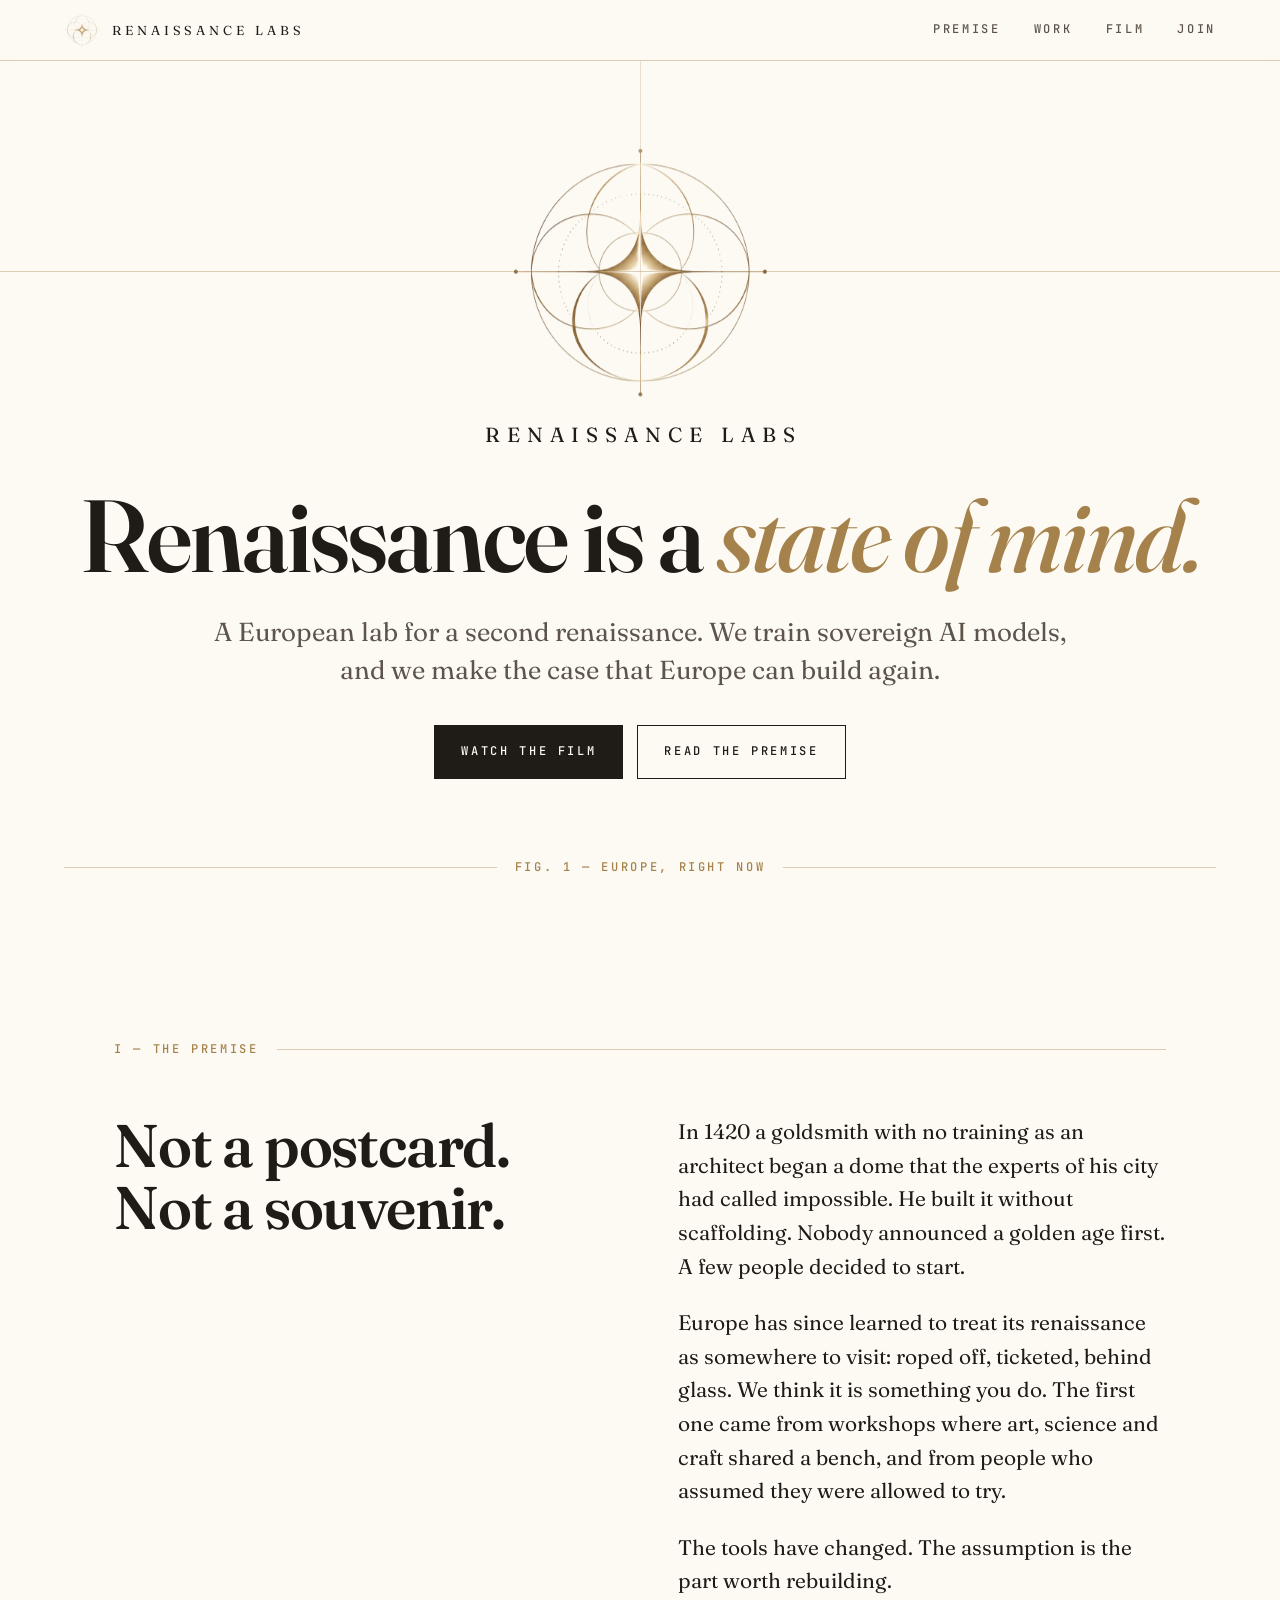
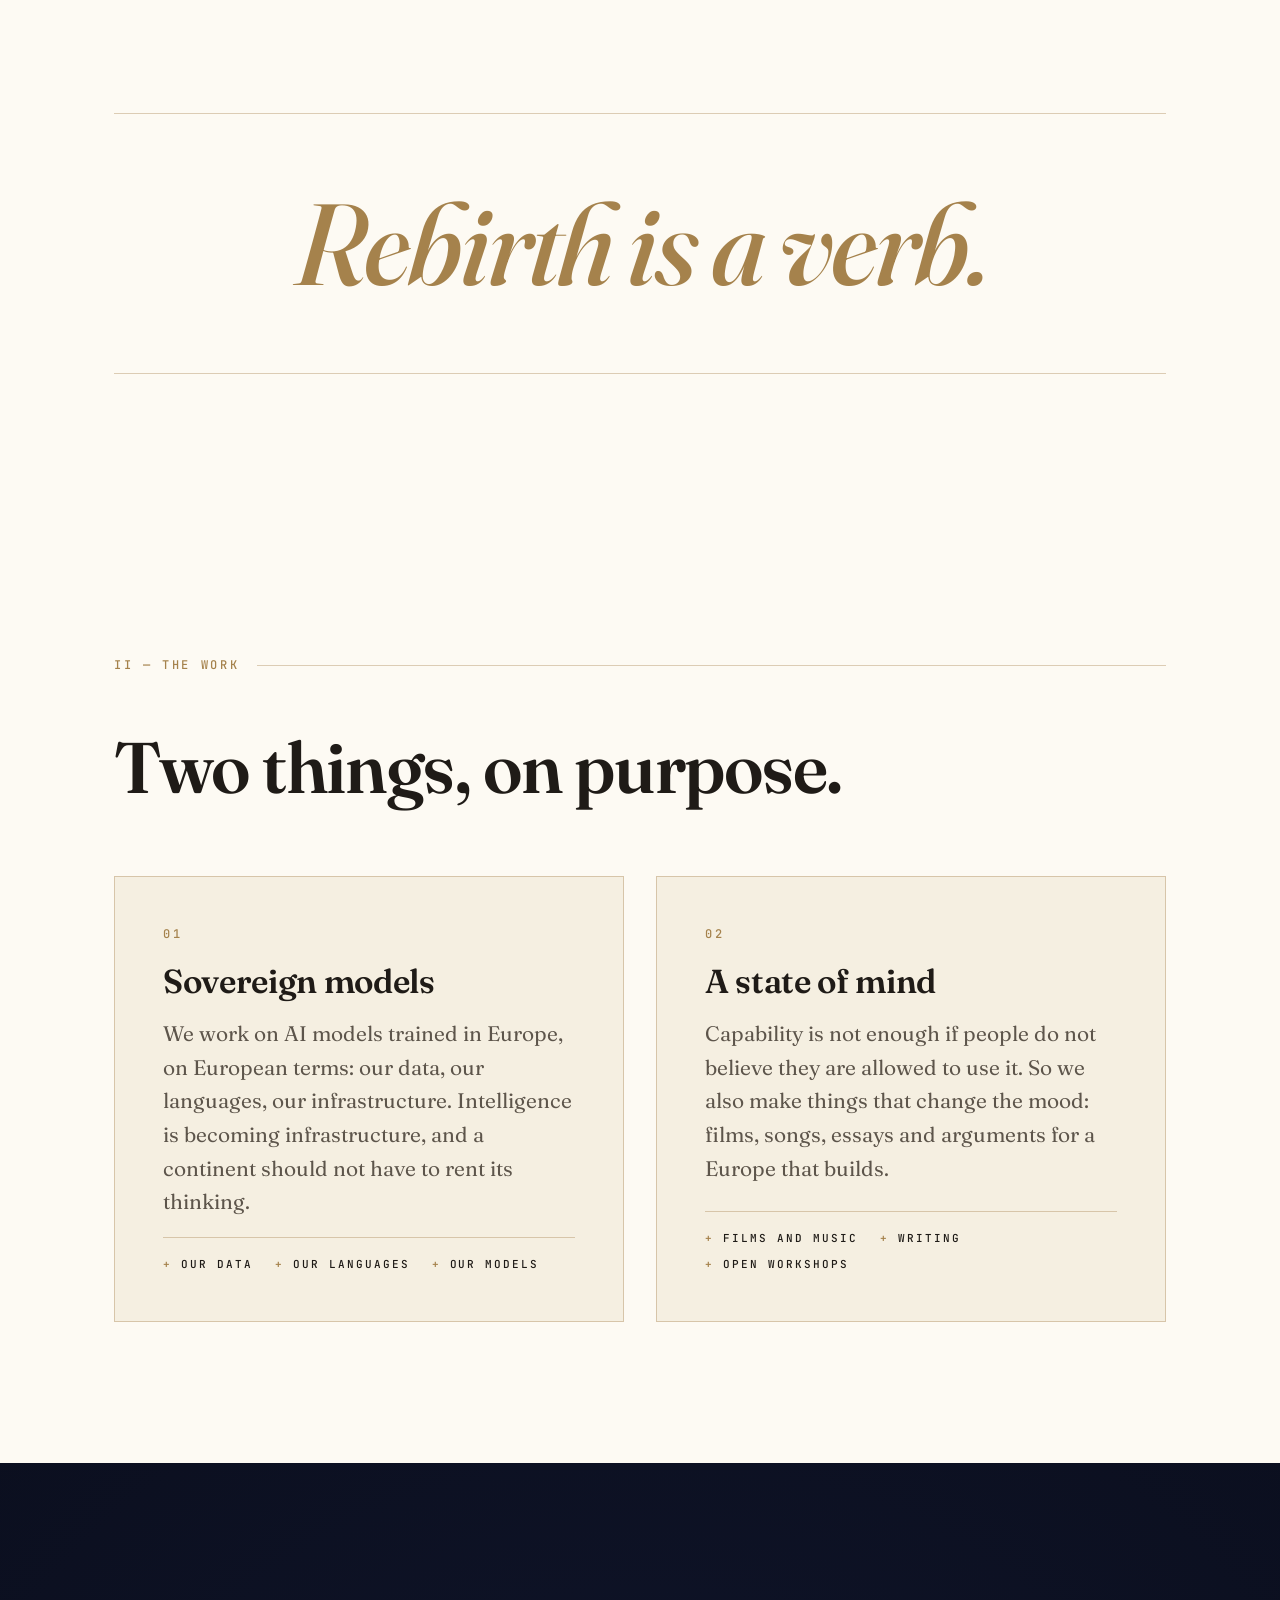
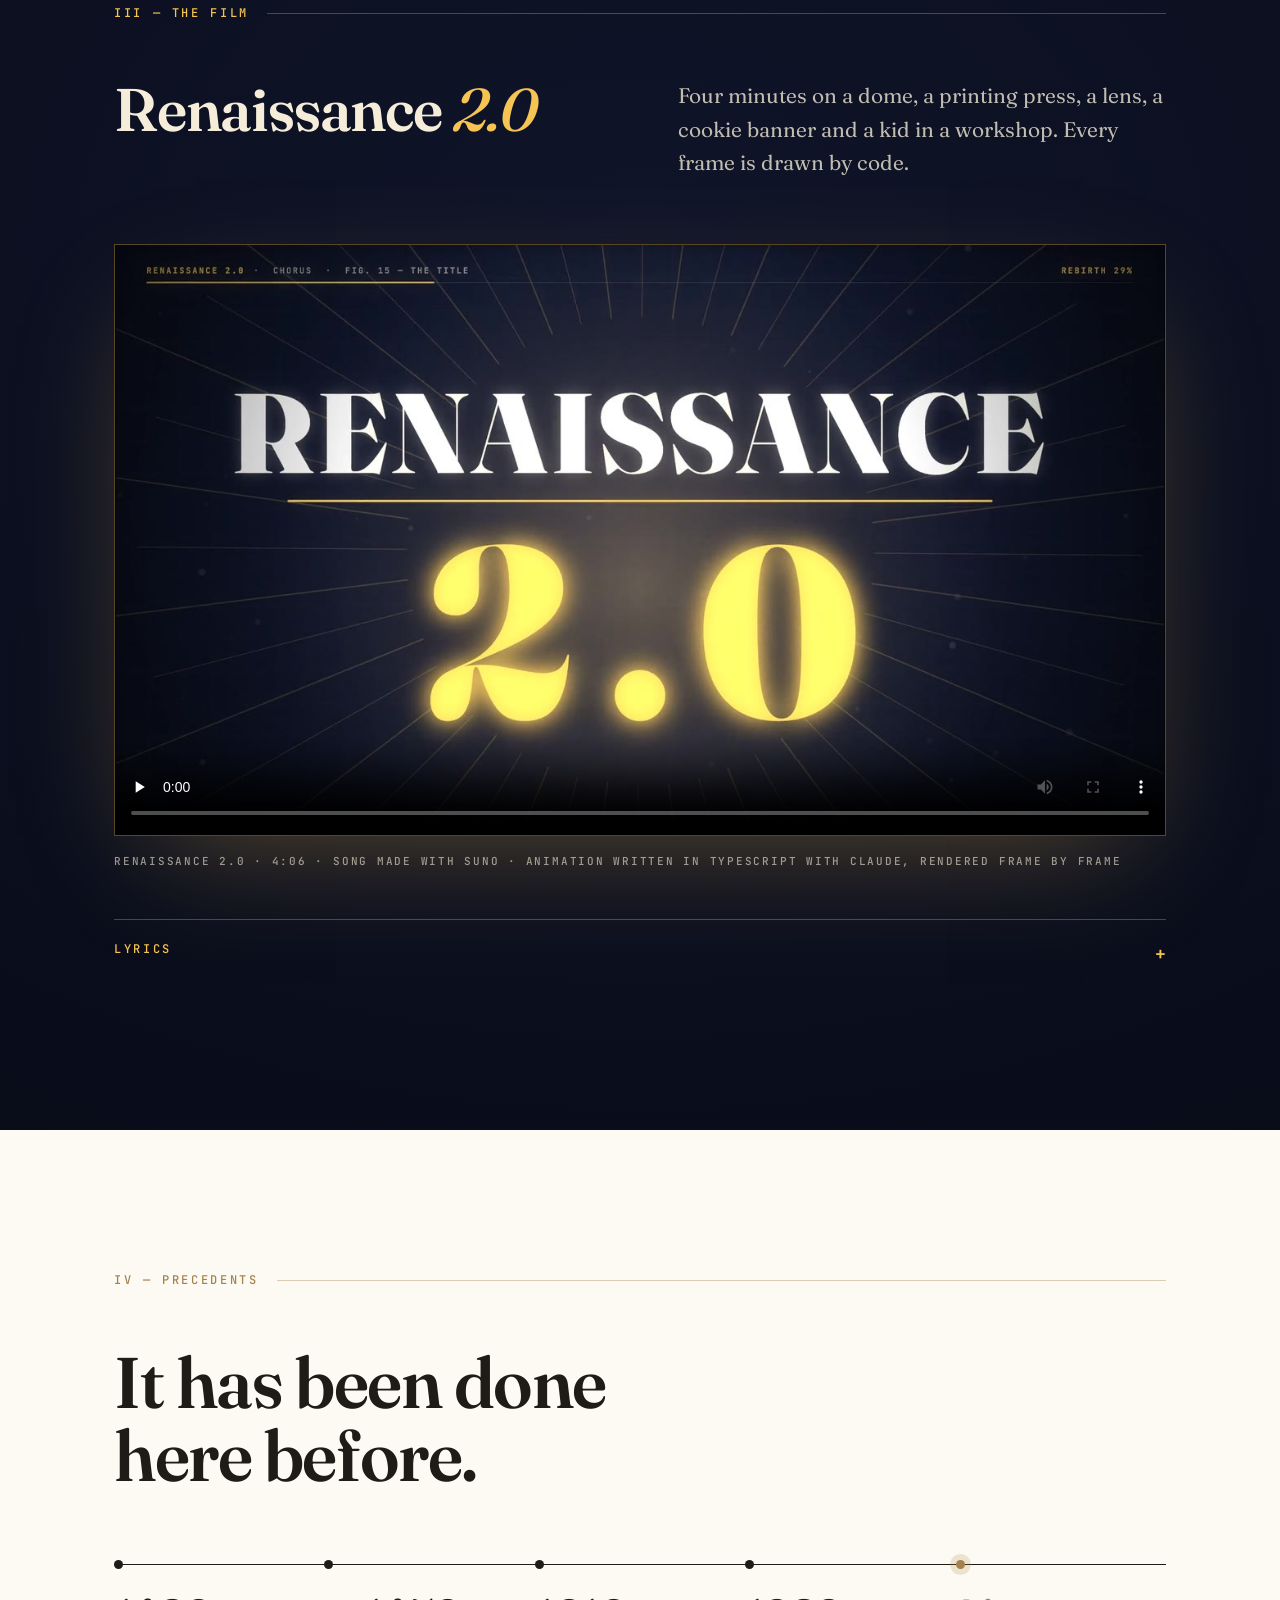
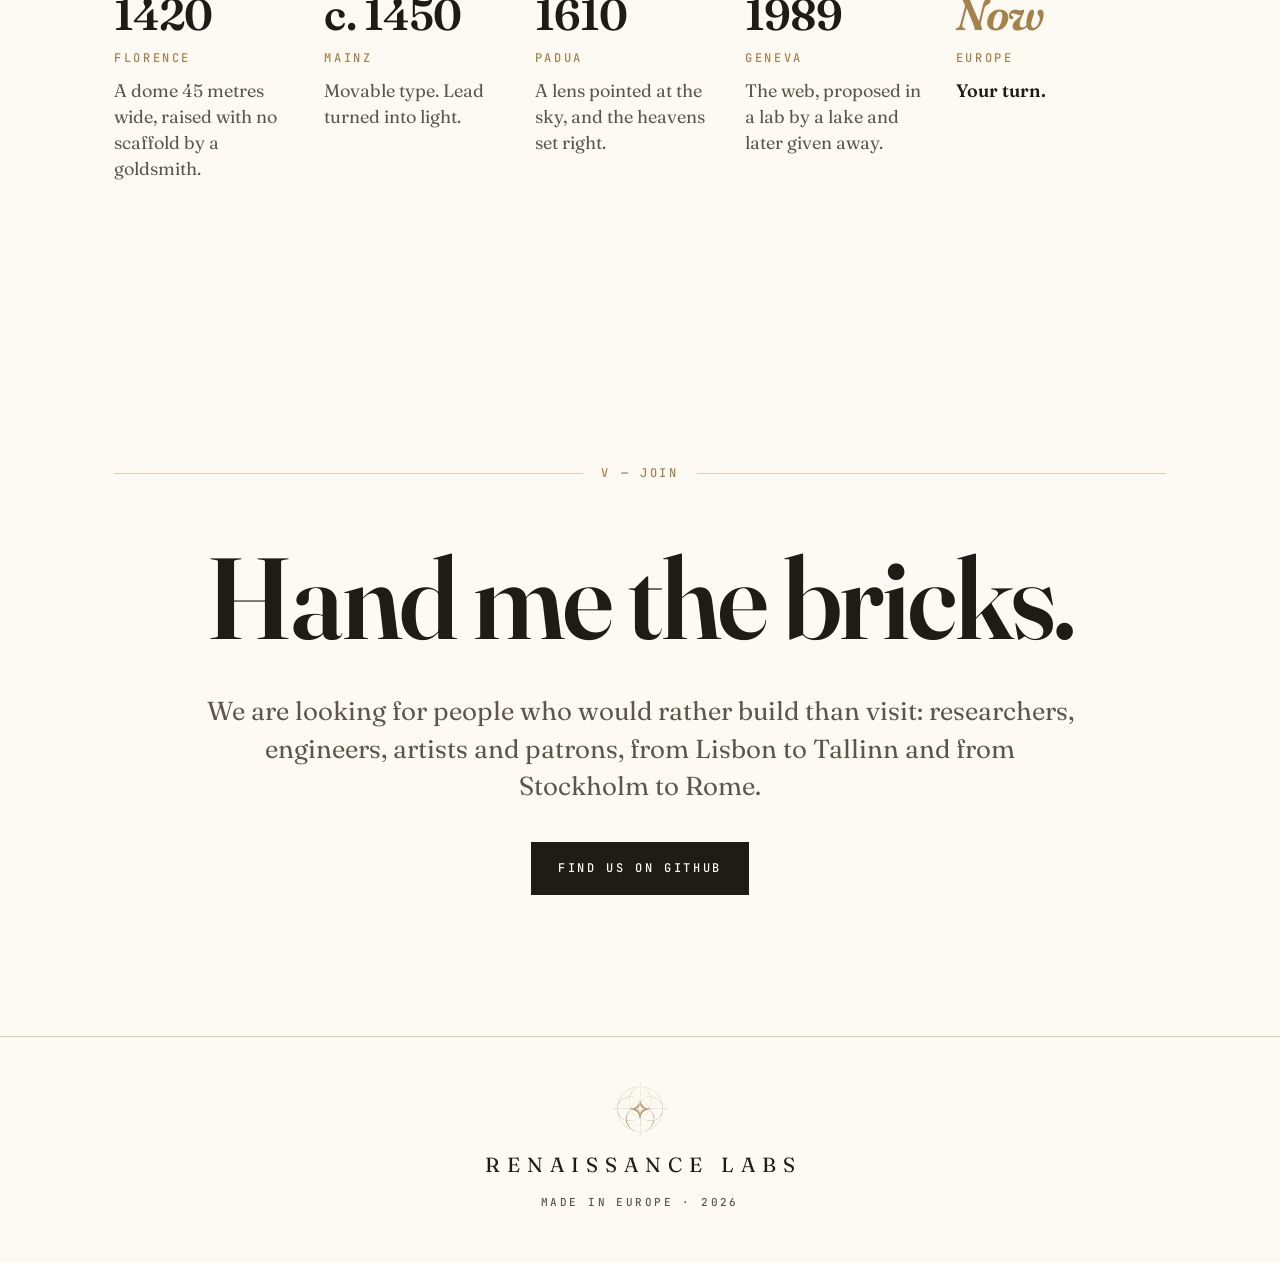
==== index.html @ 2adc6265 "Renaissance Labs site" ====
<!doctype html>
<html lang="en">
  <head>
    <meta charset="utf-8" />
    <meta name="viewport" content="width=device-width, initial-scale=1" />
    <title>Renaissance Labs — Renaissance is a state of mind</title>
    <meta name="description" content="Renaissance Labs is a European lab working toward a second renaissance: training sovereign AI models, and making the case that Europe can build again." />
    <meta name="theme-color" content="#fdfaf3" />
    <link rel="canonical" href="https://birgermoell.github.io/renaissancelabs.eu/" />
    <meta property="og:type" content="website" />
    <meta property="og:url" content="https://birgermoell.github.io/renaissancelabs.eu/" />
    <meta property="og:title" content="Renaissance Labs" />
    <meta property="og:description" content="Renaissance is a state of mind. A European lab for a second renaissance." />
    <meta property="og:image" content="https://birgermoell.github.io/renaissancelabs.eu/assets/og.jpg" />
    <meta name="twitter:card" content="summary_large_image" />
    <link rel="icon" type="image/png" href="assets/favicon.png" />
    <link rel="apple-touch-icon" href="assets/apple-touch-icon.png" />
    <link rel="preload" href="assets/fonts/fraunces-latin-opsz-normal.woff2" as="font" type="font/woff2" crossorigin />
    <link rel="stylesheet" href="styles.css" />
  </head>
  <body>
    <a class="skip" href="#premise">Skip to content</a>

    <header class="bar">
      <a class="brand" href="#top" aria-label="Renaissance Labs, home">
        <img src="assets/mark.png" alt="" width="36" height="36" />
        <span>Renaissance Labs</span>
      </a>
      <nav aria-label="Sections">
        <a href="#premise">Premise</a>
        <a href="#work">Work</a>
        <a href="#film">Film</a>
        <a href="#join">Join</a>
      </nav>
    </header>

    <main id="top">
      <section class="hero">
        <div class="axis" aria-hidden="true"></div>
        <img class="mark" src="assets/mark.png" alt="The Renaissance Labs mark: a four-point star inside overlapping circles" width="900" height="900" />
        <p class="wordmark">Renaissance Labs</p>
        <h1>Renaissance is a <em>state of mind.</em></h1>
        <p class="lede">A European lab for a second renaissance. We train sovereign AI models, and we make the case that Europe can build again.</p>
        <p class="actions">
          <a class="btn solid" href="#film">Watch the film</a>
          <a class="btn" href="#premise">Read the premise</a>
        </p>
        <p class="fig hero-fig" aria-hidden="true">Fig. 1 — Europe, right now</p>
      </section>

      <section id="premise" class="band">
        <p class="fig reveal">I — The premise</p>
        <div class="cols">
          <h2 class="reveal">Not a postcard.<br />Not a souvenir.</h2>
          <div class="prose reveal">
            <p>In 1420 a goldsmith with no training as an architect began a dome that the experts of his city had called impossible. He built it without scaffolding. Nobody announced a golden age first. A few people decided to start.</p>
            <p>Europe has since learned to treat its renaissance as somewhere to visit: roped off, ticketed, behind glass. We think it is something you do. The first one came from workshops where art, science and craft shared a bench, and from people who assumed they were allowed to try.</p>
            <p>The tools have changed. The assumption is the part worth rebuilding.</p>
          </div>
        </div>
        <blockquote class="pull reveal">
          <p>Rebirth is a verb.</p>
        </blockquote>
      </section>

      <section id="work" class="band">
        <p class="fig reveal">II — The work</p>
        <h2 class="reveal narrow">Two things, on purpose.</h2>
        <div class="cards">
          <article class="card reveal">
            <p class="num">01</p>
            <h3>Sovereign models</h3>
            <p>We work on AI models trained in Europe, on European terms: our data, our languages, our infrastructure. Intelligence is becoming infrastructure, and a continent should not have to rent its thinking.</p>
            <ul>
              <li>Our data</li>
              <li>Our languages</li>
              <li>Our models</li>
            </ul>
          </article>
          <article class="card reveal">
            <p class="num">02</p>
            <h3>A state of mind</h3>
            <p>Capability is not enough if people do not believe they are allowed to use it. So we also make things that change the mood: films, songs, essays and arguments for a Europe that builds.</p>
            <ul>
              <li>Films and music</li>
              <li>Writing</li>
              <li>Open workshops</li>
            </ul>
          </article>
        </div>
      </section>

      <section id="film" class="night">
        <div class="band">
          <p class="fig reveal">III — The film</p>
          <div class="cols">
            <h2 class="reveal">Renaissance <em>2.0</em></h2>
            <p class="prose reveal">Four minutes on a dome, a printing press, a lens, a cookie banner and a kid in a workshop. Every frame is drawn by code.</p>
          </div>
          <figure class="player reveal">
            <video controls playsinline preload="none" poster="assets/poster.jpg" width="1280" height="720">
              <source src="assets/renaissance-2.0.mp4" type="video/mp4" />
              Your browser cannot play this video. <a href="assets/renaissance-2.0.mp4">Download it</a> instead.
            </video>
            <figcaption>Renaissance 2.0 · 4:06 · Song made with Suno · Animation written in TypeScript with Claude, rendered frame by frame</figcaption>
          </figure>
          <details class="lyrics reveal">
            <summary>Lyrics</summary>
            <div class="verses">
              <p><i>Florence, fourteen-twenty.<br />They said the dome could not be built.<br />He built it anyway.</i></p>
              <p>A goldsmith in Florence with nothing to show<br />Raised a dome with no scaffold, six centuries ago<br />A press in Mainz turned lead into light<br />And a man with a lens set the heavens right</p>
              <p>Then we got careful, then we got slow<br />Roped off the marble and charged for the show<br />We built the web in a lab by a lake<br />Now “accept all cookies” is all that we make</p>
              <p>But the marble’s still warm, and the lights are still on<br />There’s a kid in a workshop from midnight till dawn</p>
              <p><b>Renaissance two-point-oh<br />Wake the old world, let it grow<br />From Lisbon to Tallinn, from Stockholm to Rome<br />We’re not here for the history, we’re building at home<br />Renaissance two-point-oh<br />Open the workshop, here we go<br />Bring the art and the science, the code and the stone<br />This time the dome is one we all own</b></p>
              <p>Night train to Kraków, laptop on my knees<br />Twenty-four languages, all saying “please”<br />Leonardo wrote notebooks, backwards, by hand<br />I’ve got a repo and half of a plan</p>
              <p>The Medici paid gold for a ceiling of sky<br />We’ve got a forty-page form, and we still apply<br />Six hundred years on a church in Cologne<br />We know how to finish what’s started in stone</p>
              <p>And the marble’s still warm, and the kettle is on<br />There’s a lab full of strangers who won’t be for long</p>
              <p>Not a postcard. Not a souvenir.<br />Not a statue of a golden year.<br />Every master started as the kid who swept the floor<br />Every dome was just a hole in the sky before<br />So hand me the chisel, hand me the keys<br />Rebirth is a verb. Say it with me:</p>
              <p><b>Renaissance two-point-oh<br />Wake the old world, let it grow<br />From Lisbon to Tallinn, from Stockholm to Rome<br />We’re not here for the history, we’re building at home<br />Renaissance two-point-oh<br />Open the workshop, here we go<br />No prince and no pope with a name on the stone<br />This time the dome is one we all own</b></p>
              <p><i>Europe, right now.<br />They say it can’t be built.<br />Hand me the bricks.</i></p>
            </div>
          </details>
        </div>
      </section>

      <section id="precedents" class="band">
        <p class="fig reveal">IV — Precedents</p>
        <h2 class="reveal narrow">It has been done here before.</h2>
        <ol class="timeline">
          <li class="reveal"><span class="year">1420</span><span class="place">Florence</span><p>A dome 45 metres wide, raised with no scaffold by a goldsmith.</p></li>
          <li class="reveal"><span class="year">c. 1450</span><span class="place">Mainz</span><p>Movable type. Lead turned into light.</p></li>
          <li class="reveal"><span class="year">1610</span><span class="place">Padua</span><p>A lens pointed at the sky, and the heavens set right.</p></li>
          <li class="reveal"><span class="year">1989</span><span class="place">Geneva</span><p>The web, proposed in a lab by a lake and later given away.</p></li>
          <li class="reveal now"><span class="year">Now</span><span class="place">Europe</span><p>Your turn.</p></li>
        </ol>
      </section>

      <section id="join" class="band join">
        <p class="fig reveal">V — Join</p>
        <h2 class="reveal">Hand me the bricks.</h2>
        <p class="lede reveal">We are looking for people who would rather build than visit: researchers, engineers, artists and patrons, from Lisbon to Tallinn and from Stockholm to Rome.</p>
        <p class="actions reveal">
          <a class="btn solid" href="https://github.com/BirgerMoell/renaissancelabs.eu">Find us on GitHub</a>
        </p>
      </section>
    </main>

    <footer class="foot">
      <img src="assets/mark.png" alt="" width="56" height="56" />
      <p class="wordmark">Renaissance Labs</p>
      <p class="small">Made in Europe · <span id="year">2026</span></p>
    </footer>

    <script src="script.js" defer></script>
  </body>
</html>
---- styles.css ----
/* Renaissance Labs — renaissancelabs.eu */

@font-face {
  font-family: 'Fraunces';
  font-style: normal;
  font-weight: 100 900;
  font-display: swap;
  src: url(assets/fonts/fraunces-latin-ext-opsz-normal.woff2) format('woff2');
  unicode-range: U+0100-02BA, U+02BD-02C5, U+02C7-02CC, U+02CE-02D7, U+02DD-02FF, U+0304, U+0308, U+0329, U+1D00-1DBF, U+1E00-1E9F, U+1EF2-1EFF, U+2020, U+20A0-20AB, U+20AD-20C0, U+2113, U+2C60-2C7F, U+A720-A7FF;
}
@font-face {
  font-family: 'Fraunces';
  font-style: normal;
  font-weight: 100 900;
  font-display: swap;
  src: url(assets/fonts/fraunces-latin-opsz-normal.woff2) format('woff2');
  unicode-range: U+0000-00FF, U+0131, U+0152-0153, U+02BB-02BC, U+02C6, U+02DA, U+02DC, U+0304, U+0308, U+0329, U+2000-206F, U+20AC, U+2122, U+2191, U+2193, U+2212, U+2215, U+FEFF, U+FFFD;
}
@font-face {
  font-family: 'Fraunces';
  font-style: italic;
  font-weight: 100 900;
  font-display: swap;
  src: url(assets/fonts/fraunces-latin-ext-opsz-italic.woff2) format('woff2');
  unicode-range: U+0100-02BA, U+02BD-02C5, U+02C7-02CC, U+02CE-02D7, U+02DD-02FF, U+0304, U+0308, U+0329, U+1D00-1DBF, U+1E00-1E9F, U+1EF2-1EFF, U+2020, U+20A0-20AB, U+20AD-20C0, U+2113, U+2C60-2C7F, U+A720-A7FF;
}
@font-face {
  font-family: 'Fraunces';
  font-style: italic;
  font-weight: 100 900;
  font-display: swap;
  src: url(assets/fonts/fraunces-latin-opsz-italic.woff2) format('woff2');
  unicode-range: U+0000-00FF, U+0131, U+0152-0153, U+02BB-02BC, U+02C6, U+02DA, U+02DC, U+0304, U+0308, U+0329, U+2000-206F, U+20AC, U+2122, U+2191, U+2193, U+2212, U+2215, U+FEFF, U+FFFD;
}
@font-face {
  font-family: 'JetBrains Mono';
  font-style: normal;
  font-weight: 100 800;
  font-display: swap;
  src: url(assets/fonts/jetbrains-mono-latin-wght-normal.woff2) format('woff2');
}

:root {
  --cream: #fdfaf3; /* sampled from the logo's own background */
  --cream-2: #f5efe1;
  --ink: #1f1b17;
  --ink-soft: #5d554b;
  --gold: #a5824c;
  --gold-bright: #f6c453;
  --rule: rgba(165, 130, 76, 0.38);
  --night: #080b17;
  --night-2: #0f1429;
  --ivory: #f5edd9;
  --serif: 'Fraunces', 'Iowan Old Style', Georgia, serif;
  --mono: 'JetBrains Mono', ui-monospace, Menlo, monospace;
  --gutter: clamp(20px, 5vw, 72px);
  --measure: 1180px;
}

*,
*::before,
*::after {
  box-sizing: border-box;
}
html {
  scroll-behavior: smooth;
  scroll-padding-top: 76px;
  -webkit-text-size-adjust: 100%;
}
body {
  margin: 0;
  background: var(--cream);
  color: var(--ink);
  font-family: var(--serif);
  font-size: clamp(18px, 1.25vw + 13px, 21px);
  font-weight: 380;
  line-height: 1.6;
  -webkit-font-smoothing: antialiased;
  text-rendering: optimizeLegibility;
}
img,
video {
  max-width: 100%;
  height: auto;
  display: block;
}
a {
  color: inherit;
}
h1,
h2,
h3,
p,
ol,
ul,
figure,
blockquote {
  margin: 0;
}
:focus-visible {
  outline: 2px solid var(--gold);
  outline-offset: 4px;
}
.skip {
  position: absolute;
  left: -999px;
}
.skip:focus {
  left: 16px;
  top: 16px;
  z-index: 20;
  background: var(--ink);
  color: var(--cream);
  padding: 8px 14px;
}

/* ---------- shared type ---------- */
.fig,
.wordmark,
.small,
.bar nav a,
.btn,
.num,
.year,
.place,
figcaption,
summary,
.card li {
  font-family: var(--mono);
  text-transform: uppercase;
  letter-spacing: 0.22em;
  font-size: 12px;
  font-weight: 500;
}
.fig {
  color: var(--gold);
  display: flex;
  align-items: center;
  gap: 18px;
  margin-bottom: clamp(28px, 5vw, 56px);
}
.fig::after {
  content: '';
  flex: 1;
  height: 1px;
  background: var(--rule);
}
.wordmark {
  font-family: var(--serif);
  font-size: clamp(15px, 1.6vw, 22px);
  font-weight: 400;
  letter-spacing: 0.34em;
  margin-right: -0.34em; /* optical centring of tracked caps */
}
h1,
h2 {
  font-weight: 600;
  line-height: 1.02;
  letter-spacing: -0.02em;
  text-wrap: balance;
}
h1 {
  font-size: clamp(42px, min(8vw, 12.5vh), 112px);
}
h2 {
  font-size: clamp(38px, 5.6vw, 84px);
}
h1 em,
h2 em {
  font-style: italic;
  font-weight: 500;
  color: var(--gold);
}
h3 {
  font-size: clamp(26px, 2.6vw, 36px);
  font-weight: 600;
  letter-spacing: -0.01em;
  line-height: 1.1;
}
.lede {
  font-size: clamp(19px, 1.5vw + 12px, 26px);
  line-height: 1.45;
  color: var(--ink-soft);
  max-width: 34em;
  text-wrap: pretty;
}
.prose p + p {
  margin-top: 1.1em;
}
.prose {
  max-width: 36em;
  text-wrap: pretty;
}

/* ---------- header ---------- */
.bar {
  position: sticky;
  top: 0;
  z-index: 10;
  display: flex;
  align-items: center;
  justify-content: space-between;
  gap: 16px;
  padding: 12px var(--gutter);
  background: color-mix(in srgb, var(--cream) 86%, transparent);
  backdrop-filter: blur(10px);
  -webkit-backdrop-filter: blur(10px);
  border-bottom: 1px solid var(--rule);
}
.brand {
  display: flex;
  align-items: center;
  gap: 12px;
  text-decoration: none;
  font-size: 13px;
  letter-spacing: 0.3em;
  text-transform: uppercase;
  white-space: nowrap;
}
.brand img {
  width: 36px;
  height: 36px;
}
.bar nav {
  display: flex;
  gap: clamp(14px, 2.6vw, 34px);
}
.bar nav a {
  text-decoration: none;
  color: var(--ink-soft);
  padding: 8px 0;
  border-bottom: 1px solid transparent;
  transition: color 0.2s, border-color 0.2s;
}
.bar nav a:hover {
  color: var(--ink);
  border-color: var(--gold);
}
@media (max-width: 620px) {
  .brand span {
    display: none;
  }
  .bar nav a {
    letter-spacing: 0.14em;
    font-size: 11px;
  }
}

/* ---------- hero ---------- */
.hero {
  position: relative;
  min-height: calc(100svh - 62px);
  display: flex;
  flex-direction: column;
  align-items: center;
  justify-content: center;
  text-align: center;
  padding: clamp(20px, 3vh, 48px) var(--gutter) clamp(60px, 8vh, 96px);
  overflow: hidden;
}
/* the logo's own cross-hairs, extended across the page */
.axis {
  position: absolute;
  inset: 0;
  pointer-events: none;
}
.axis::before,
.axis::after {
  content: '';
  position: absolute;
  background: var(--rule);
}
.axis::before {
  left: 0;
  right: 0;
  top: var(--mark-y, 30%);
  height: 1px;
  transform-origin: center;
  animation: draw-x 1.6s cubic-bezier(0.2, 0.7, 0.2, 1) both;
}
.axis::after {
  top: 0;
  height: var(--mark-b, 40%);
  left: 50%;
  width: 1px;
  opacity: 0.6;
  transform-origin: top;
  animation: draw-y 1.6s 0.2s cubic-bezier(0.2, 0.7, 0.2, 1) both;
}
.mark {
  position: relative;
  width: clamp(170px, 30vh, 340px);
  height: auto;
  animation: rise 1.4s 0.1s cubic-bezier(0.2, 0.7, 0.2, 1) both;
}
.hero .wordmark {
  margin-top: clamp(4px, 1.4vh, 16px);
  animation: rise 1.2s 0.35s cubic-bezier(0.2, 0.7, 0.2, 1) both;
}
.hero h1 {
  margin-top: clamp(18px, 3.4vh, 44px);
  max-width: 12em;
  animation: rise 1.2s 0.5s cubic-bezier(0.2, 0.7, 0.2, 1) both;
}
.hero .lede {
  margin-top: clamp(18px, 3vh, 30px);
  animation: rise 1.2s 0.65s cubic-bezier(0.2, 0.7, 0.2, 1) both;
}
.actions {
  display: flex;
  flex-wrap: wrap;
  gap: 14px;
  justify-content: center;
  margin-top: clamp(24px, 4vh, 40px);
}
.hero .actions {
  animation: rise 1.2s 0.8s cubic-bezier(0.2, 0.7, 0.2, 1) both;
}
.hero-fig {
  position: absolute;
  left: var(--gutter);
  right: var(--gutter);
  bottom: 22px;
  margin: 0;
}
.hero-fig::before {
  content: '';
  flex: 1;
  height: 1px;
  background: var(--rule);
}
.btn {
  display: inline-block;
  padding: 16px 26px;
  border: 1px solid var(--ink);
  text-decoration: none;
  transition: background 0.2s, color 0.2s, border-color 0.2s, transform 0.2s;
}
.btn:hover {
  background: var(--ink);
  color: var(--cream);
  transform: translateY(-1px);
}
.btn.solid {
  background: var(--ink);
  color: var(--cream);
}
.btn.solid:hover {
  background: var(--gold);
  border-color: var(--gold);
  color: #fff;
}

/* ---------- sections ---------- */
.band {
  max-width: var(--measure);
  margin: 0 auto;
  padding: clamp(72px, 11vw, 150px) var(--gutter);
}
.cols {
  display: grid;
  grid-template-columns: minmax(0, 1fr) minmax(0, 1fr);
  gap: clamp(28px, 6vw, 90px);
  align-items: start;
}
.cols h2 {
  font-size: clamp(36px, 4.7vw, 70px);
}
@media (max-width: 860px) {
  .cols {
    grid-template-columns: 1fr;
  }
}
.narrow {
  max-width: 12em;
}
.pull {
  margin-top: clamp(64px, 9vw, 120px);
  padding: clamp(36px, 6vw, 72px) 0;
  border-top: 1px solid var(--rule);
  border-bottom: 1px solid var(--rule);
  text-align: center;
}
.pull p {
  font-size: clamp(44px, 9vw, 132px);
  font-style: italic;
  font-weight: 500;
  line-height: 1;
  letter-spacing: -0.02em;
  color: var(--gold);
}

.cards {
  display: grid;
  grid-template-columns: repeat(auto-fit, minmax(min(100%, 340px), 1fr));
  gap: clamp(18px, 3vw, 32px);
  margin-top: clamp(36px, 6vw, 72px);
}
.card {
  background: var(--cream-2);
  border: 1px solid var(--rule);
  padding: clamp(26px, 4vw, 48px);
  display: flex;
  flex-direction: column;
  gap: 18px;
}
.num {
  color: var(--gold);
}
.card p:not(.num) {
  color: var(--ink-soft);
}
.card ul {
  list-style: none;
  padding: 18px 0 0;
  margin-top: auto;
  border-top: 1px solid var(--rule);
  display: flex;
  flex-wrap: wrap;
  gap: 8px 22px;
}
.card li {
  font-size: 11px;
  letter-spacing: 0.18em;
}
.card li::before {
  content: '+ ';
  color: var(--gold);
}

/* ---------- film ---------- */
.night {
  background: radial-gradient(120% 90% at 50% 30%, var(--night-2), var(--night));
  color: var(--ivory);
}
.night .fig {
  color: var(--gold-bright);
}
.night .fig::after {
  background: rgba(246, 196, 83, 0.3);
}
.night h2 em {
  color: var(--gold-bright);
}
.night .prose {
  color: rgba(245, 237, 217, 0.78);
  align-self: end;
}
.player {
  margin-top: clamp(32px, 5vw, 64px);
}
.player video {
  width: 100%;
  aspect-ratio: 16 / 9;
  background: #04050a;
  border: 1px solid rgba(246, 196, 83, 0.35);
  box-shadow: 0 40px 120px -40px rgba(246, 196, 83, 0.35);
}
figcaption {
  margin-top: 16px;
  color: rgba(245, 237, 217, 0.6);
  font-size: 11px;
  letter-spacing: 0.16em;
  line-height: 1.8;
}
.lyrics {
  margin-top: clamp(28px, 4vw, 48px);
  border-top: 1px solid rgba(246, 196, 83, 0.3);
}
summary {
  cursor: pointer;
  padding: 20px 0;
  color: var(--gold-bright);
  list-style: none;
  display: flex;
  justify-content: space-between;
}
summary::-webkit-details-marker {
  display: none;
}
summary::after {
  content: '+';
  font-size: 18px;
  letter-spacing: 0;
}
details[open] summary::after {
  content: '−';
}
.verses {
  columns: 2 300px;
  column-gap: clamp(28px, 6vw, 80px);
  padding: 8px 0 24px;
  font-size: 0.95em;
  line-height: 1.55;
}
.verses p {
  break-inside: avoid;
  margin-bottom: 1.3em;
  color: rgba(245, 237, 217, 0.82);
}
.verses b {
  font-weight: 600;
  color: var(--ivory);
}
.verses i {
  color: var(--gold-bright);
}

/* ---------- precedents ---------- */
.timeline {
  list-style: none;
  padding: 0;
  margin-top: clamp(36px, 6vw, 72px);
  display: grid;
  grid-template-columns: repeat(5, minmax(0, 1fr));
  border-top: 1px solid var(--ink);
}
.timeline li {
  position: relative;
  padding: 28px 22px 0 0;
}
.timeline li::before {
  content: '';
  position: absolute;
  top: -5px;
  left: 0;
  width: 9px;
  height: 9px;
  border-radius: 50%;
  background: var(--ink);
}
.year {
  display: block;
  font-family: var(--serif);
  font-size: clamp(30px, 3.4vw, 50px);
  font-weight: 600;
  letter-spacing: -0.02em;
  text-transform: none;
  line-height: 1;
}
.place {
  display: block;
  margin: 12px 0 10px;
  color: var(--gold);
}
.timeline p {
  font-size: 0.86em;
  line-height: 1.45;
  color: var(--ink-soft);
}
.timeline .now .year {
  color: var(--gold);
  font-style: italic;
}
.timeline .now::before {
  background: var(--gold);
  box-shadow: 0 0 0 6px rgba(165, 130, 76, 0.2);
}
.timeline .now p {
  color: var(--ink);
  font-weight: 600;
}
@media (max-width: 860px) {
  .timeline {
    grid-template-columns: 1fr;
    border-top: 0;
    border-left: 1px solid var(--ink);
  }
  .timeline li {
    padding: 0 0 34px 28px;
  }
  .timeline li::before {
    top: 12px;
    left: -5px;
  }
}

/* ---------- join + footer ---------- */
.join {
  text-align: center;
}
.join .fig::before {
  content: '';
  flex: 1;
  height: 1px;
  background: var(--rule);
}
.join h2 {
  font-size: clamp(46px, 9vw, 136px);
}
.join .lede {
  margin: clamp(22px, 3vw, 36px) auto 0;
}
.foot {
  border-top: 1px solid var(--rule);
  padding: 44px var(--gutter) 52px;
  display: flex;
  flex-direction: column;
  align-items: center;
  gap: 12px;
  text-align: center;
}
.foot img {
  width: 56px;
  height: 56px;
}
.small {
  color: var(--ink-soft);
  font-size: 11px;
}

/* ---------- motion ---------- */
@keyframes rise {
  from {
    opacity: 0;
    transform: translateY(18px);
  }
}
@keyframes draw-x {
  from {
    transform: scaleX(0);
  }
}
@keyframes draw-y {
  from {
    transform: scaleY(0);
  }
}
.js .reveal {
  opacity: 0;
  transform: translateY(22px);
  transition: opacity 0.9s cubic-bezier(0.2, 0.7, 0.2, 1), transform 0.9s cubic-bezier(0.2, 0.7, 0.2, 1);
}
.js .reveal.in {
  opacity: 1;
  transform: none;
}
@media (prefers-reduced-motion: reduce) {
  html {
    scroll-behavior: auto;
  }
  *,
  *::before,
  *::after {
    animation: none !important;
    transition: none !important;
  }
  .js .reveal {
    opacity: 1;
    transform: none;
  }
}
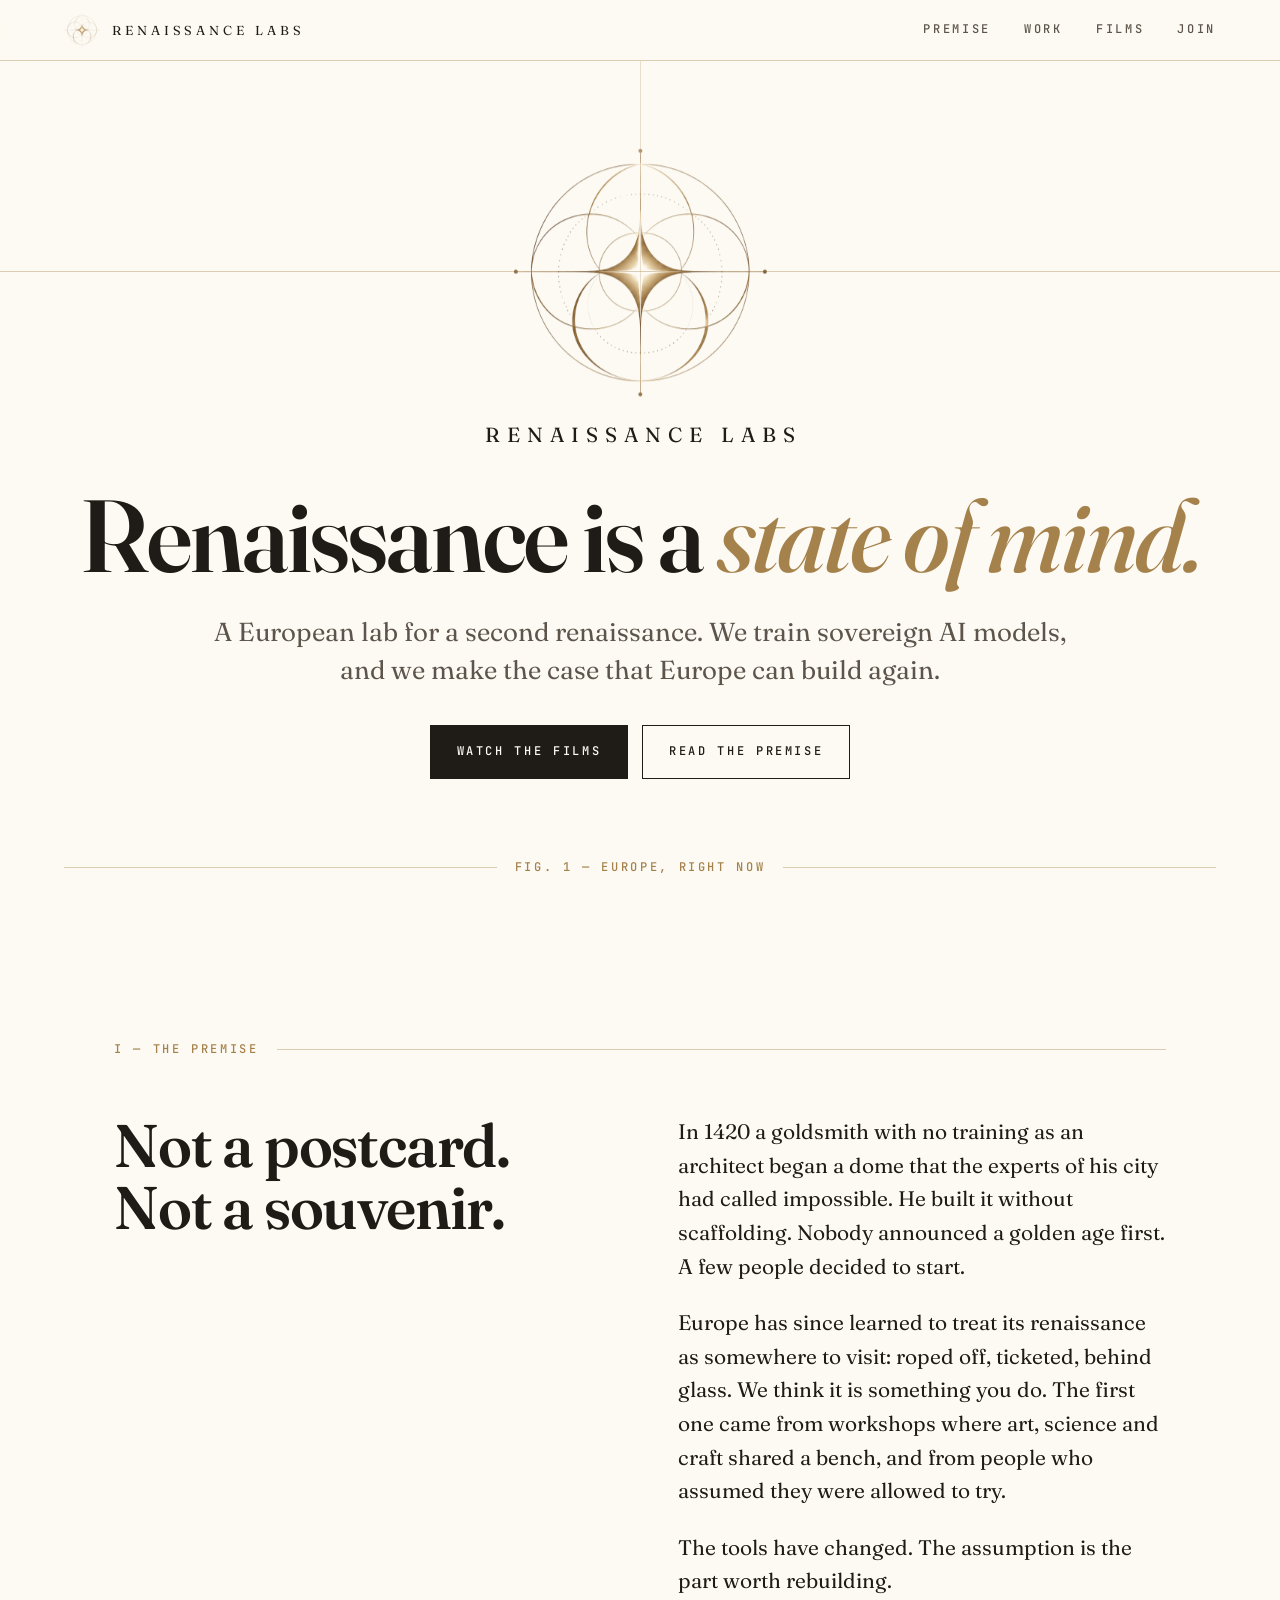
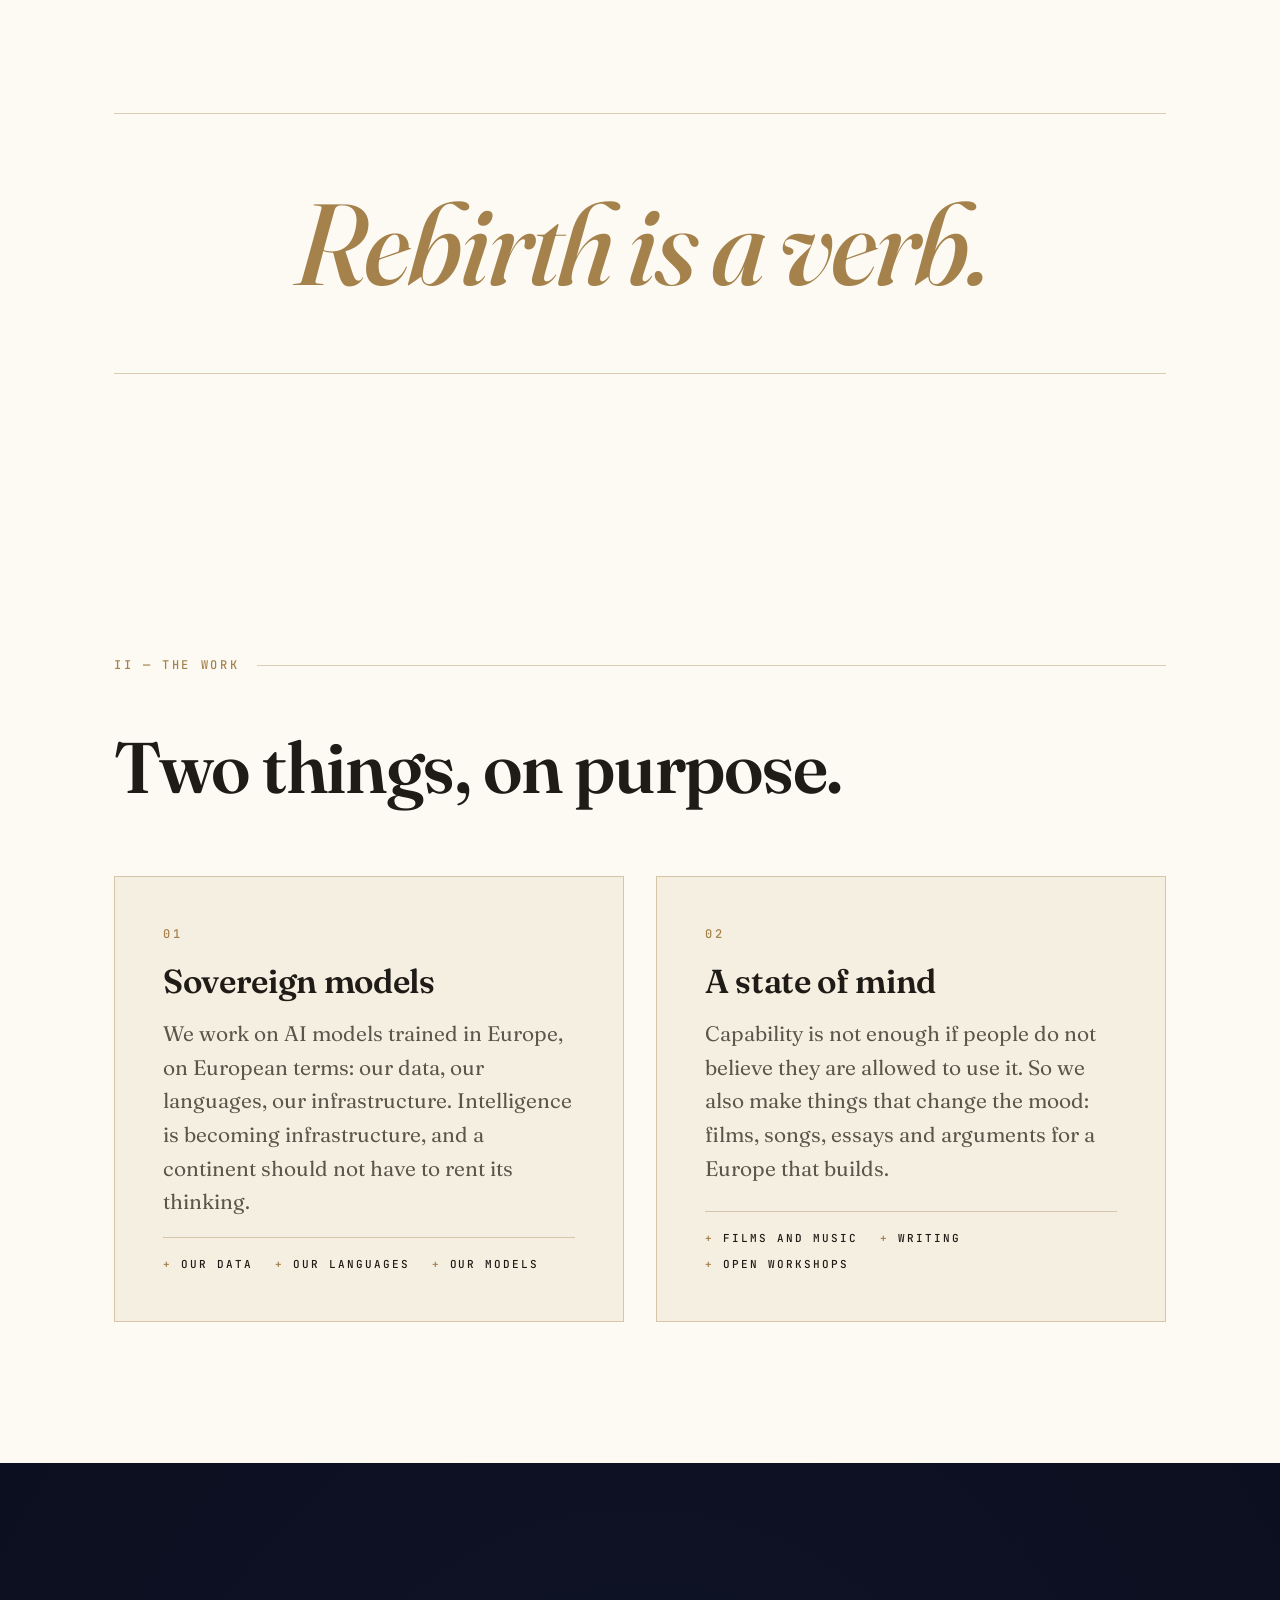
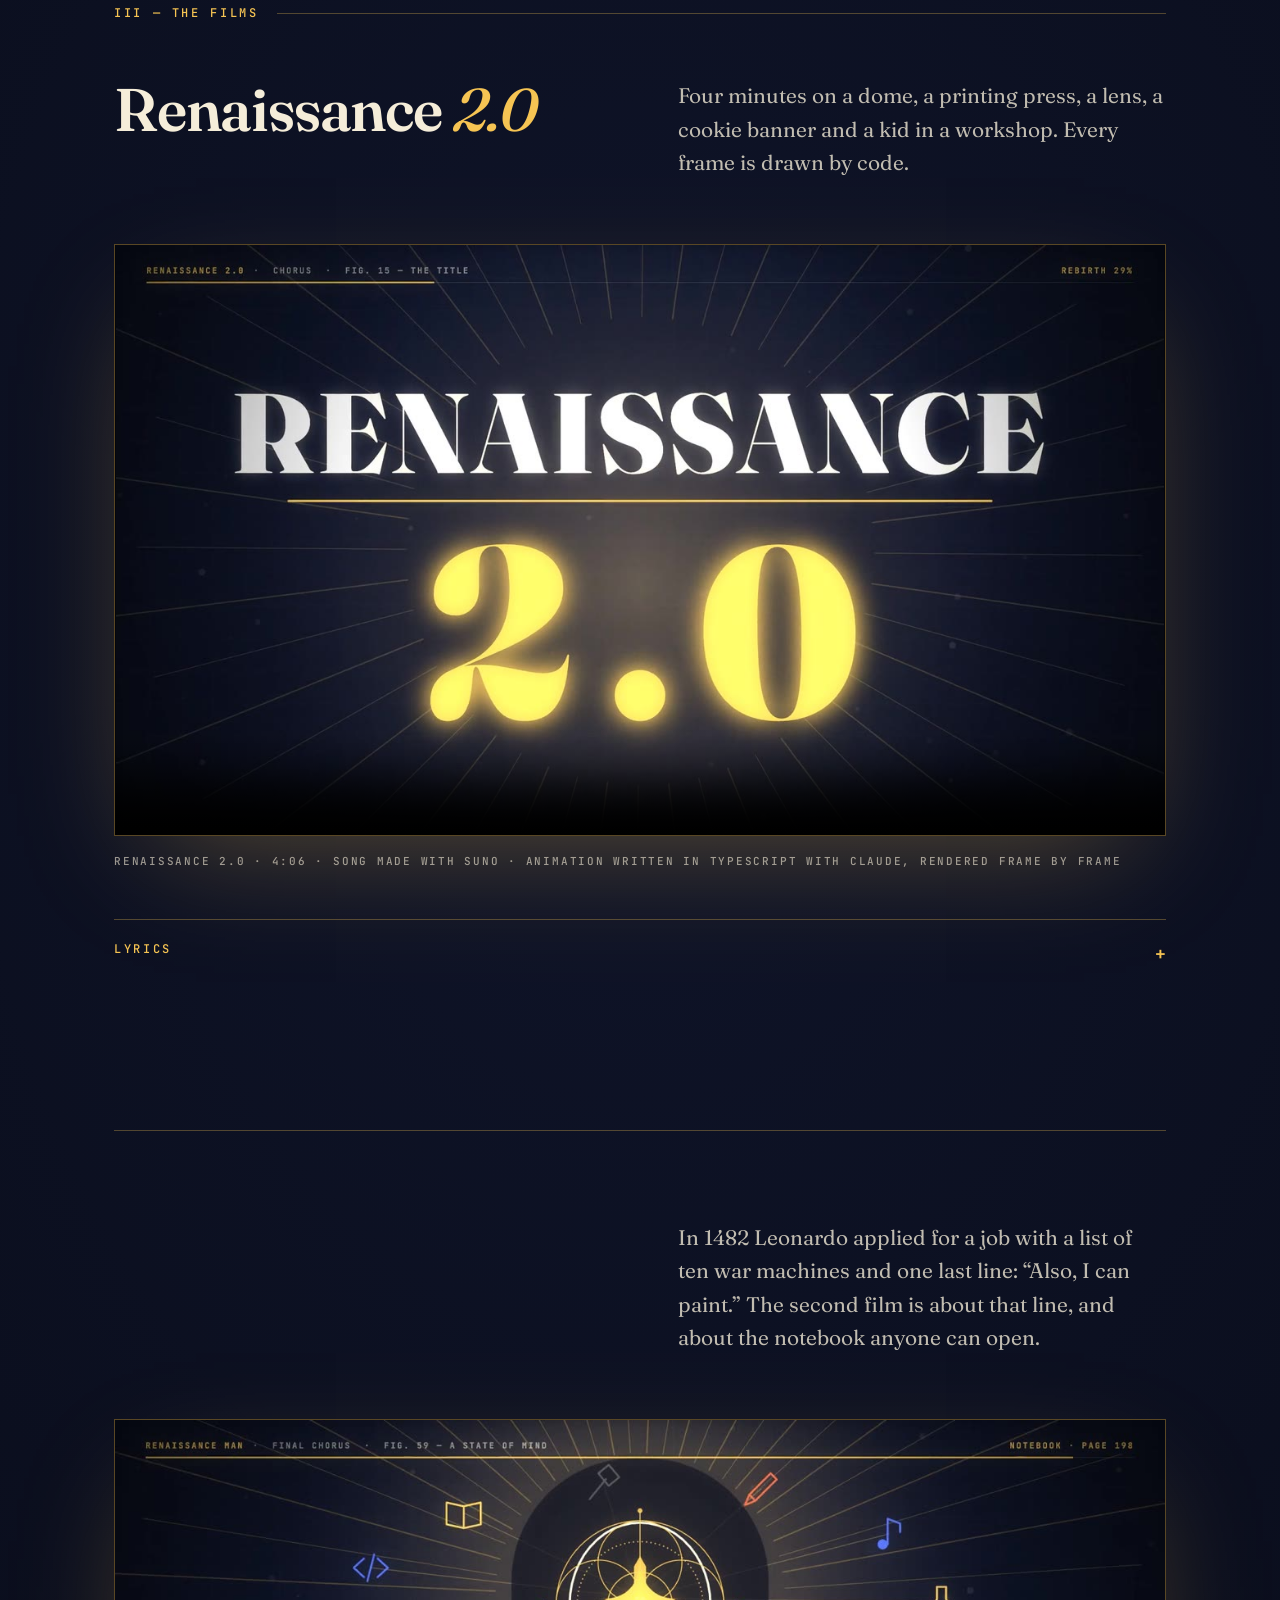
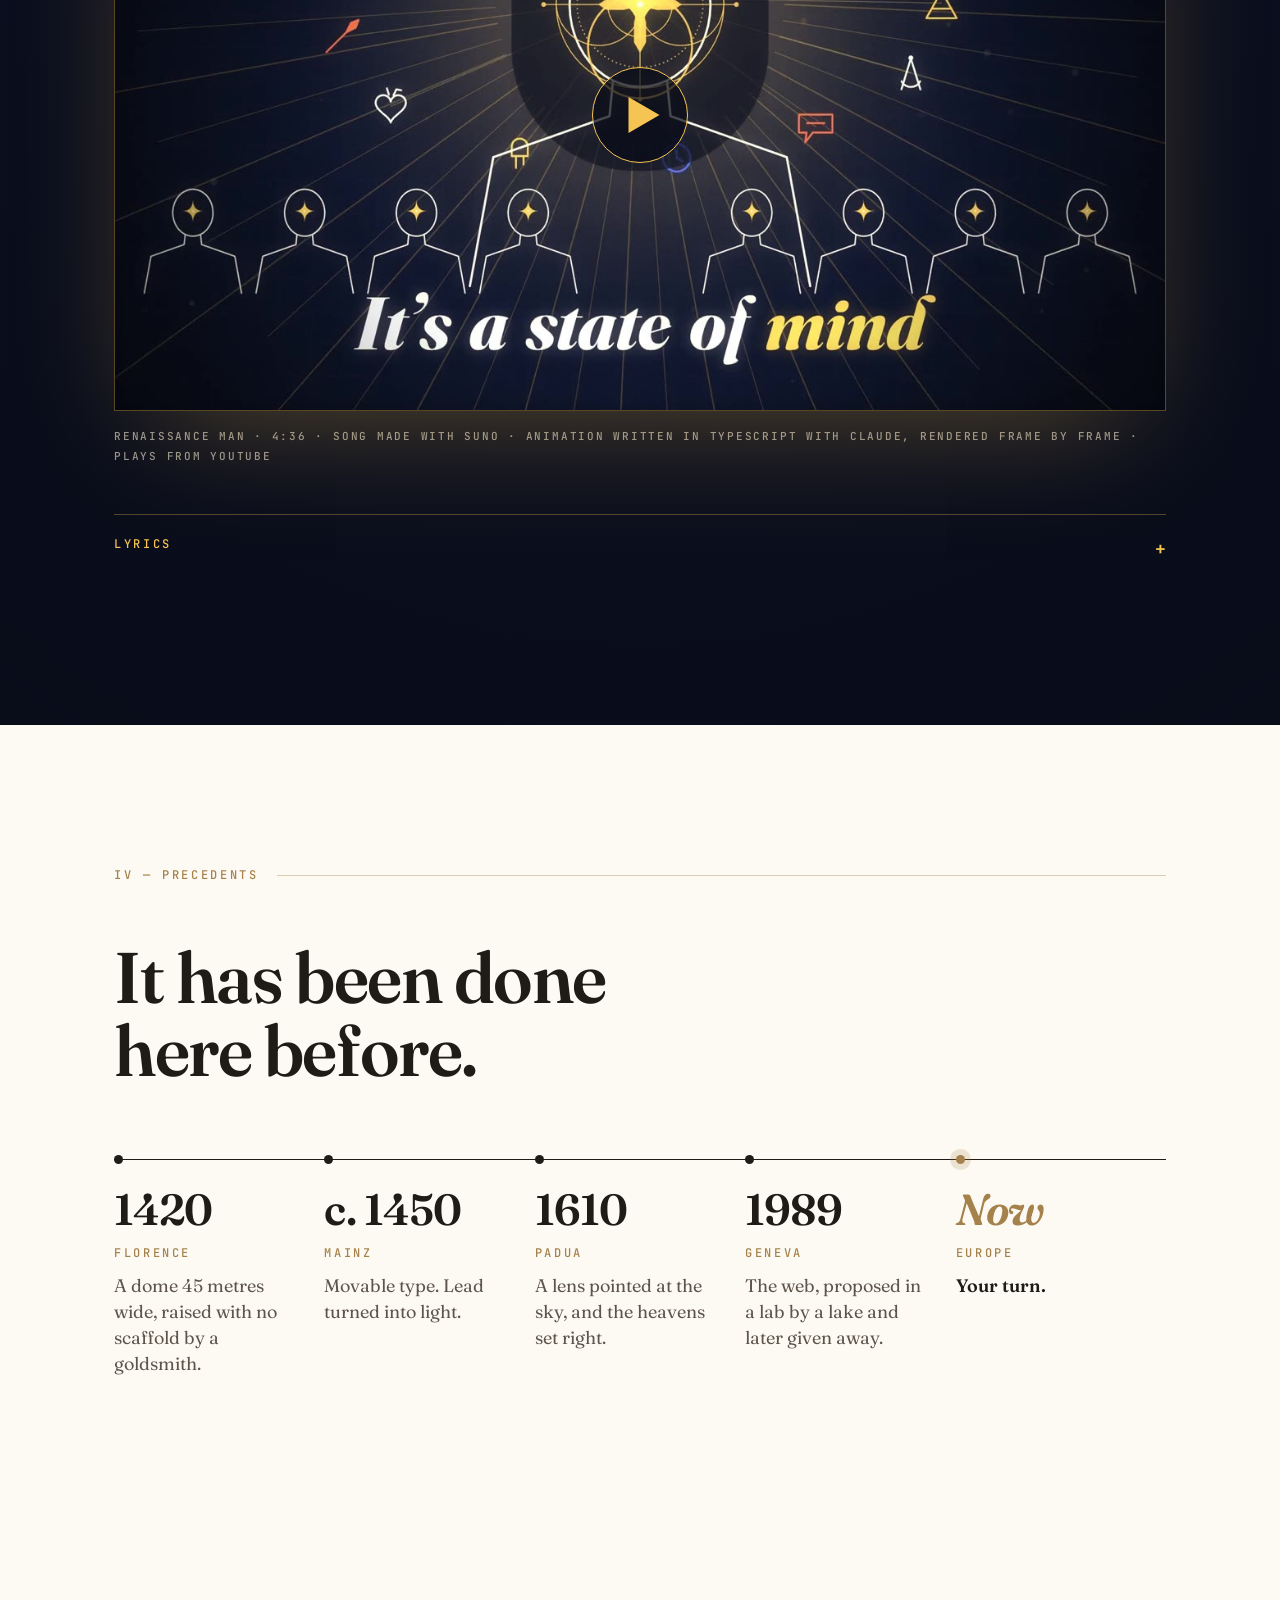
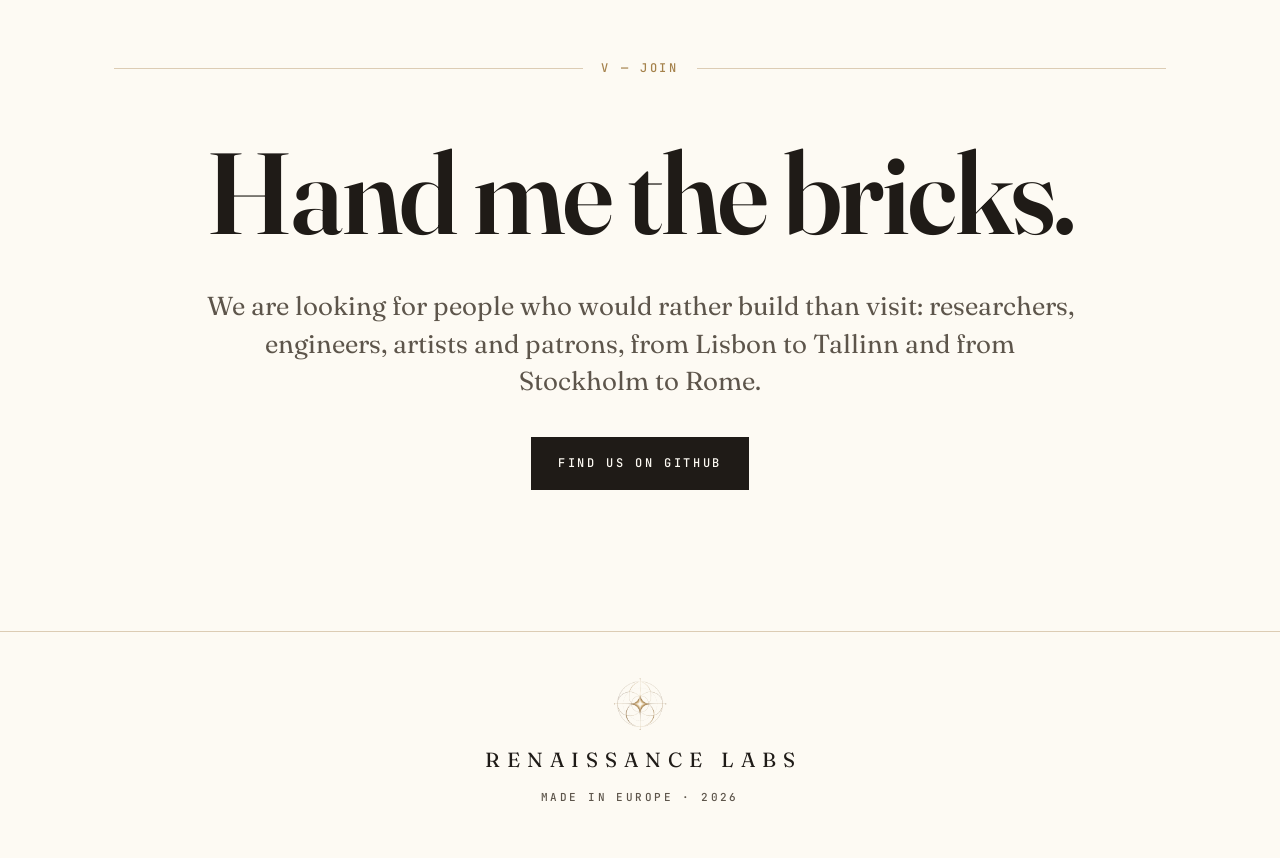
==== commit 0c9b5682: "Add the second film, Renaissance Man" ====
--- a/index.html
+++ b/index.html
@@ -6,13 +6,24 @@
     <title>Renaissance Labs — Renaissance is a state of mind</title>
     <meta name="description" content="Renaissance Labs is a European lab working toward a second renaissance: training sovereign AI models, and making the case that Europe can build again." />
     <meta name="theme-color" content="#fdfaf3" />
-    <link rel="canonical" href="https://birgermoell.github.io/renaissancelabs.eu/" />
+    <link rel="canonical" href="https://renaissancelabs.eu/" />
     <meta property="og:type" content="website" />
-    <meta property="og:url" content="https://birgermoell.github.io/renaissancelabs.eu/" />
-    <meta property="og:title" content="Renaissance Labs" />
-    <meta property="og:description" content="Renaissance is a state of mind. A European lab for a second renaissance." />
-    <meta property="og:image" content="https://birgermoell.github.io/renaissancelabs.eu/assets/og.jpg" />
+    <meta property="og:site_name" content="Renaissance Labs" />
+    <meta property="og:locale" content="en_GB" />
+    <meta property="og:url" content="https://renaissancelabs.eu/" />
+    <meta property="og:title" content="Renaissance Labs — Renaissance is a state of mind" />
+    <meta property="og:description" content="A European lab for a second renaissance. We train sovereign AI models, and we make the case that Europe can build again." />
+    <meta property="og:image" content="https://renaissancelabs.eu/assets/og-card.jpg" />
+    <meta property="og:image:secure_url" content="https://renaissancelabs.eu/assets/og-card.jpg" />
+    <meta property="og:image:type" content="image/jpeg" />
+    <meta property="og:image:width" content="2400" />
+    <meta property="og:image:height" content="1260" />
+    <meta property="og:image:alt" content="The Renaissance Labs mark above the words: Renaissance is a state of mind." />
     <meta name="twitter:card" content="summary_large_image" />
+    <meta name="twitter:title" content="Renaissance Labs — Renaissance is a state of mind" />
+    <meta name="twitter:description" content="A European lab for a second renaissance. We train sovereign AI models, and we make the case that Europe can build again." />
+    <meta name="twitter:image" content="https://renaissancelabs.eu/assets/og-card.jpg" />
+    <meta name="twitter:image:alt" content="The Renaissance Labs mark above the words: Renaissance is a state of mind." />
     <link rel="icon" type="image/png" href="assets/favicon.png" />
     <link rel="apple-touch-icon" href="assets/apple-touch-icon.png" />
     <link rel="preload" href="assets/fonts/fraunces-latin-opsz-normal.woff2" as="font" type="font/woff2" crossorigin />
@@ -29,7 +40,7 @@
       <nav aria-label="Sections">
         <a href="#premise">Premise</a>
         <a href="#work">Work</a>
-        <a href="#film">Film</a>
+        <a href="#film">Films</a>
         <a href="#join">Join</a>
       </nav>
     </header>
@@ -42,7 +53,7 @@
         <h1>Renaissance is a <em>state of mind.</em></h1>
         <p class="lede">A European lab for a second renaissance. We train sovereign AI models, and we make the case that Europe can build again.</p>
         <p class="actions">
-          <a class="btn solid" href="#film">Watch the film</a>
+          <a class="btn solid" href="#film">Watch the films</a>
           <a class="btn" href="#premise">Read the premise</a>
         </p>
         <p class="fig hero-fig" aria-hidden="true">Fig. 1 — Europe, right now</p>
@@ -92,7 +103,7 @@
 
       <section id="film" class="night">
         <div class="band">
-          <p class="fig reveal">III — The film</p>
+          <p class="fig reveal">III — The films</p>
           <div class="cols">
             <h2 class="reveal">Renaissance <em>2.0</em></h2>
             <p class="prose reveal">Four minutes on a dome, a printing press, a lens, a cookie banner and a kid in a workshop. Every frame is drawn by code.</p>
@@ -120,6 +131,37 @@
               <p><i>Europe, right now.<br />They say it can’t be built.<br />Hand me the bricks.</i></p>
             </div>
           </details>
+          <div class="film-two">
+            <div class="cols">
+              <h2 class="reveal">Renaissance <em>Man</em></h2>
+              <p class="prose reveal">In 1482 Leonardo applied for a job with a list of ten war machines and one last line: “Also, I can paint.” The second film is about that line, and about the notebook anyone can open.</p>
+            </div>
+            <figure class="player reveal">
+              <a class="yt" href="https://youtu.be/6rvCUg5SeF0" data-yt="6rvCUg5SeF0" aria-label="Play Renaissance Man">
+                <img src="assets/poster-man.jpg" alt="" width="1280" height="720" loading="lazy" />
+                <span class="play" aria-hidden="true"></span>
+              </a>
+              <figcaption>Renaissance Man · 4:36 · Song made with Suno · Animation written in TypeScript with Claude, rendered frame by frame · Plays from YouTube</figcaption>
+            </figure>
+            <details class="lyrics reveal">
+              <summary>Lyrics</summary>
+              <div class="verses">
+              <p><i>Milan, fourteen eighty-two.<br />A man writes a job application.<br />Ten things he can build for a war.<br />And one line at the bottom:<br />“Also, I can paint.”</i></p>
+              <p>One job title on a lanyard round my neck<br />One lane on the highway, one box to check<br />“I’m not a maths person,” I said at sixteen<br />And I’ve been scrolling my thumb down a five-inch screen</p>
+              <p>School rang a bell and said: choose a side<br />Art on the left and science on the right<br />But the hand that painted that famous smile<br />Drew a heart, a wing and a bridge meanwhile</p>
+              <p>So I bought a notebook, plain, no lines<br />First page says: all of it’s mine</p>
+              <p><b>Renaissance man, it’s a state of mind<br />Paint with the left hand, code with the right<br />A little bit of everything, all of the time<br />Renaissance man, it’s a state of mind<br />Learn it, draw it, build it, try<br />Fail on Monday, Tuesday fly<br />It was never the genius, never the time<br />It’s a state of mind</b></p>
+              <p>Monday I draw my own left hand<br />It looks like a glove full of wet sand<br />Tuesday I solder, I burn my thumb<br />Wednesday the little light finally comes on</p>
+              <p>Thursday I’m learning to say “good day”<br />In a language from two borders away<br />Friday I run to the bridge and back<br />Saturday code, and Sunday Bach</p>
+              <p>There’s a model on my desk that can paint and can rhyme<br />I made it my apprentice, the questions are still mine<br />And the notebook’s fat now, coffee on the lines<br />Last page says: all of it’s mine</p>
+              <p><b>Renaissance man, it’s a state of mind<br />Paint with the left hand, code with the right<br />A little bit of everything, all of the time<br />Renaissance man, it’s a state of mind<br />Learn it, draw it, build it, try<br />Fail on Monday, Tuesday fly<br />It was never the genius, never the time<br />It’s a state of mind</b></p>
+              <p>They’ll say dabbler, they’ll say pick<br />Jack of all trades, they’ll say it quick<br />But nobody asked the dome to choose<br />Between the maths and the art and the view</p>
+              <p>You don’t need genius, you don’t need a throne<br />You need a pencil and one hour alone<br />One by one is how a continent wakes<br />A renaissance is what a person makes</p>
+              <p><b>Renaissance anyone, it’s a state of mind<br />Paint with the left hand, code with the right<br />A little bit of everything, all of the time<br />Renaissance anyone, it’s a state of mind<br />Learn it, draw it, build it, try<br />Fail on Monday, Tuesday fly<br />It was never the genius, never the time<br />It’s a state of mind</b></p>
+              <p><i>Europe, right now.<br />Someone opens a notebook.<br />Page one:<br />“Also, I can…”</i></p>
+              </div>
+            </details>
+          </div>
         </div>
       </section>
 
--- a/styles.css
+++ b/styles.css
@@ -456,6 +456,55 @@
   border: 1px solid rgba(246, 196, 83, 0.35);
   box-shadow: 0 40px 120px -40px rgba(246, 196, 83, 0.35);
 }
+.yt {
+  position: relative;
+  display: block;
+  aspect-ratio: 16 / 9;
+  background: #04050a;
+  border: 1px solid rgba(246, 196, 83, 0.35);
+  box-shadow: 0 40px 120px -40px rgba(246, 196, 83, 0.35);
+}
+.yt img,
+.yt iframe {
+  position: absolute;
+  inset: 0;
+  width: 100%;
+  height: 100%;
+  border: 0;
+  object-fit: cover;
+}
+.yt .play {
+  position: absolute;
+  left: 50%;
+  top: 50%;
+  width: clamp(64px, 9vw, 96px);
+  aspect-ratio: 1;
+  transform: translate(-50%, -50%);
+  border-radius: 50%;
+  border: 1px solid var(--gold-bright);
+  background: rgba(8, 11, 23, 0.72);
+  transition: transform 0.25s ease, background 0.25s ease;
+}
+.yt .play::after {
+  content: '';
+  position: absolute;
+  left: 54%;
+  top: 50%;
+  transform: translate(-50%, -50%);
+  border-style: solid;
+  border-width: 0.9em 0 0.9em 1.5em;
+  border-color: transparent transparent transparent var(--gold-bright);
+}
+.yt:hover .play,
+.yt:focus-visible .play {
+  transform: translate(-50%, -50%) scale(1.08);
+  background: rgba(8, 11, 23, 0.9);
+}
+.film-two {
+  margin-top: clamp(72px, 11vw, 150px);
+  padding-top: clamp(48px, 7vw, 96px);
+  border-top: 1px solid rgba(246, 196, 83, 0.3);
+}
 figcaption {
   margin-top: 16px;
   color: rgba(245, 237, 217, 0.6);
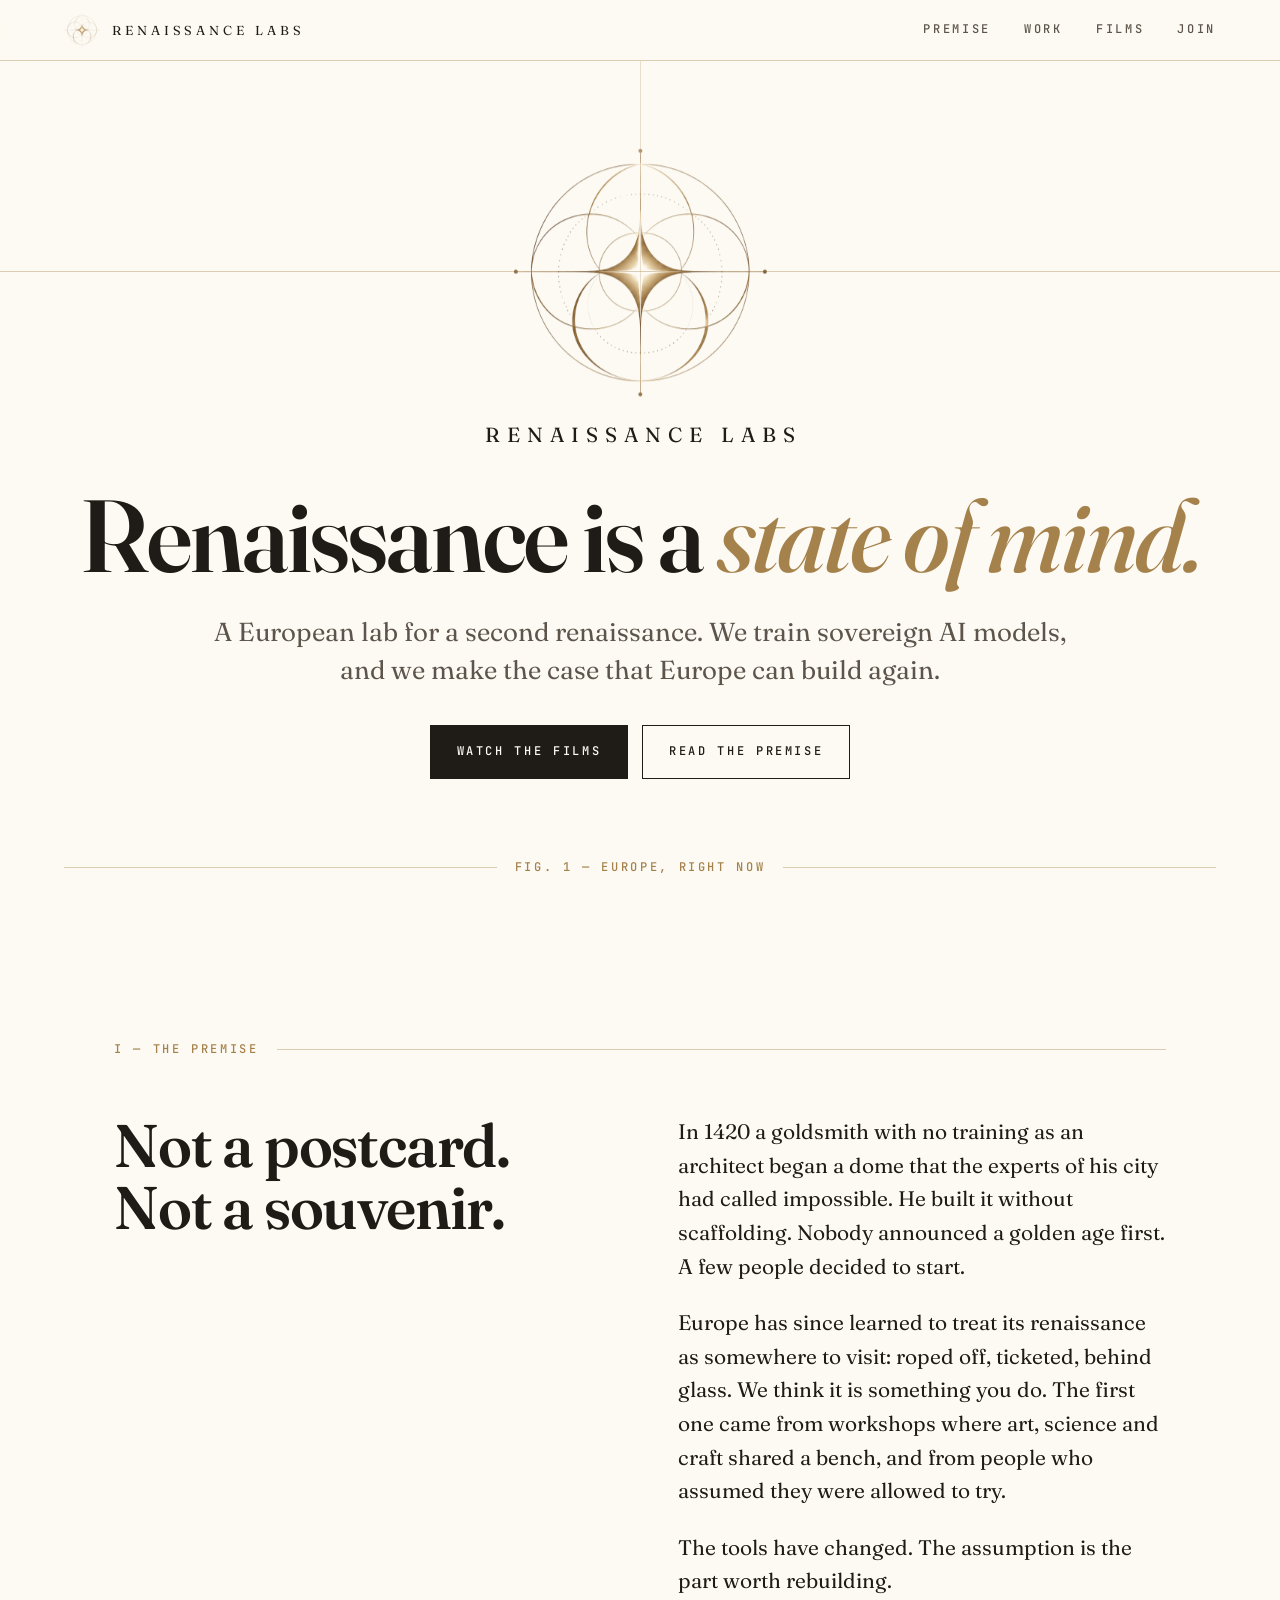
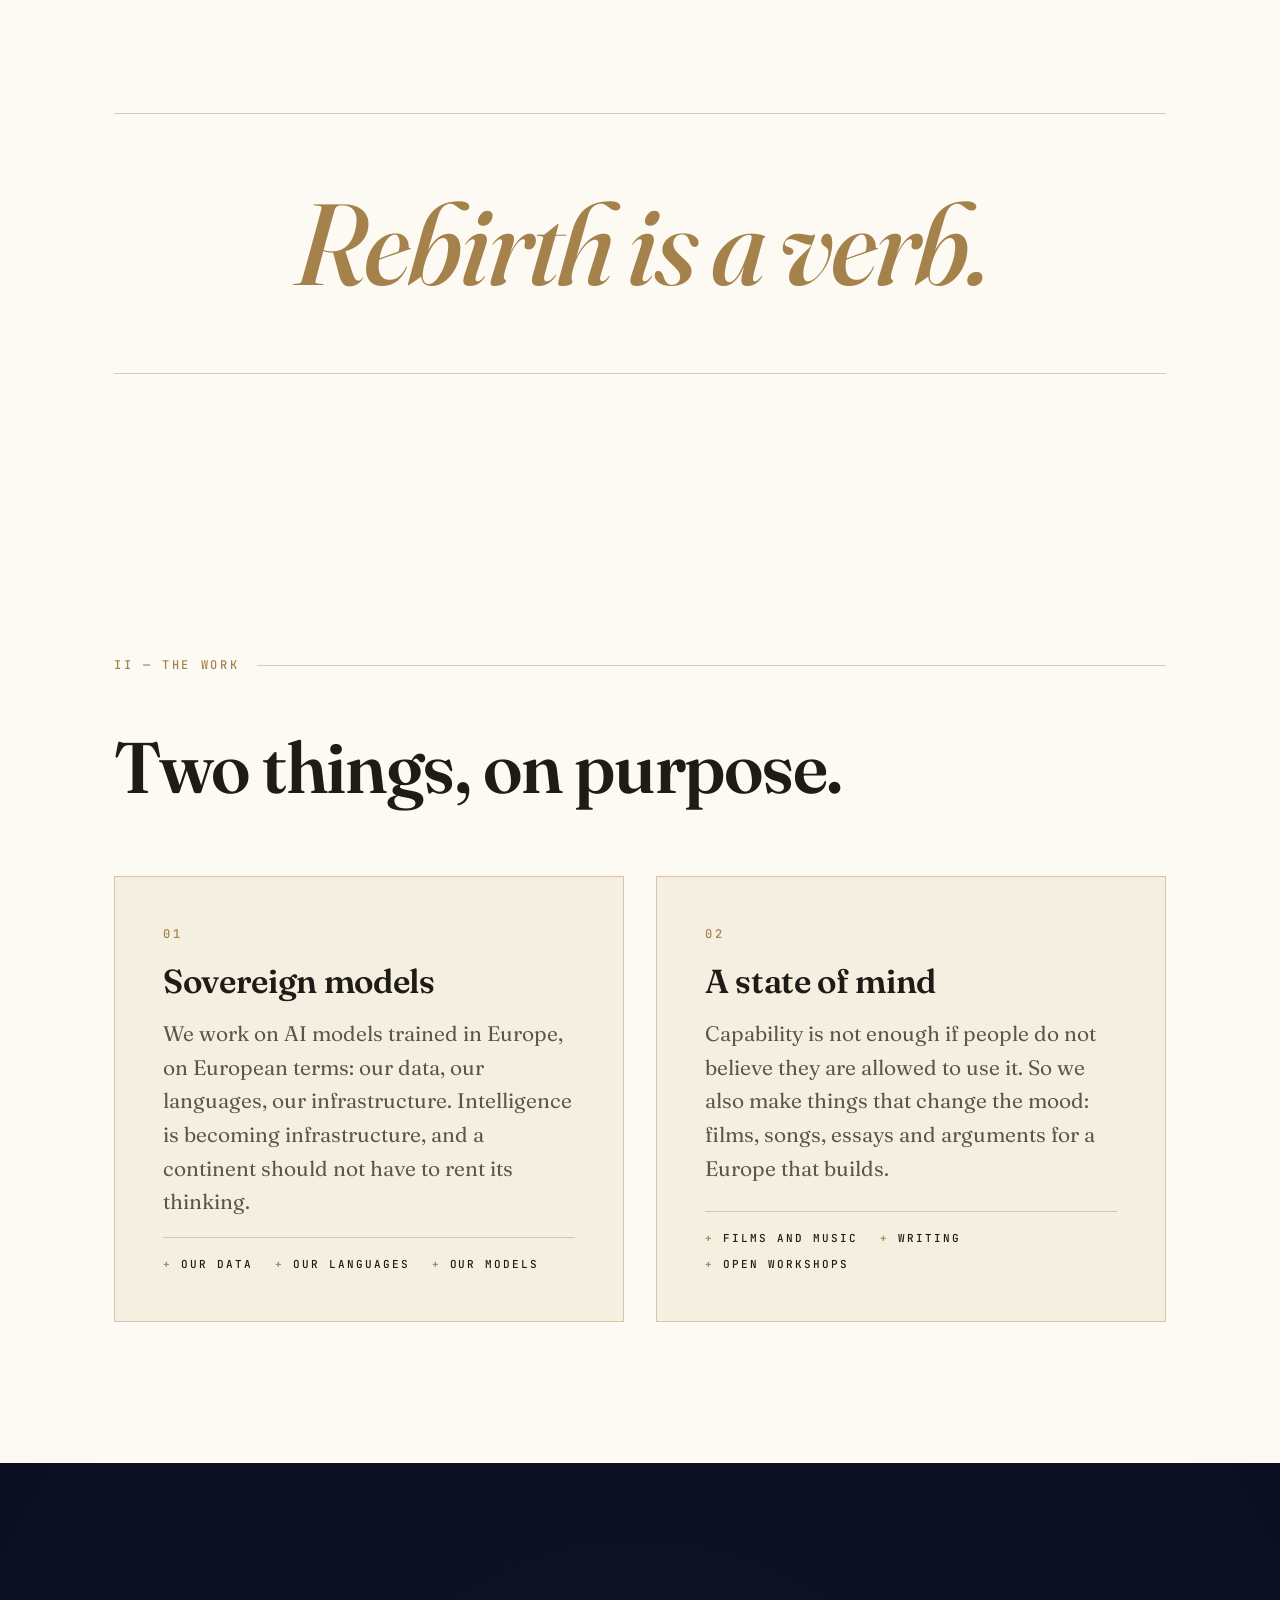
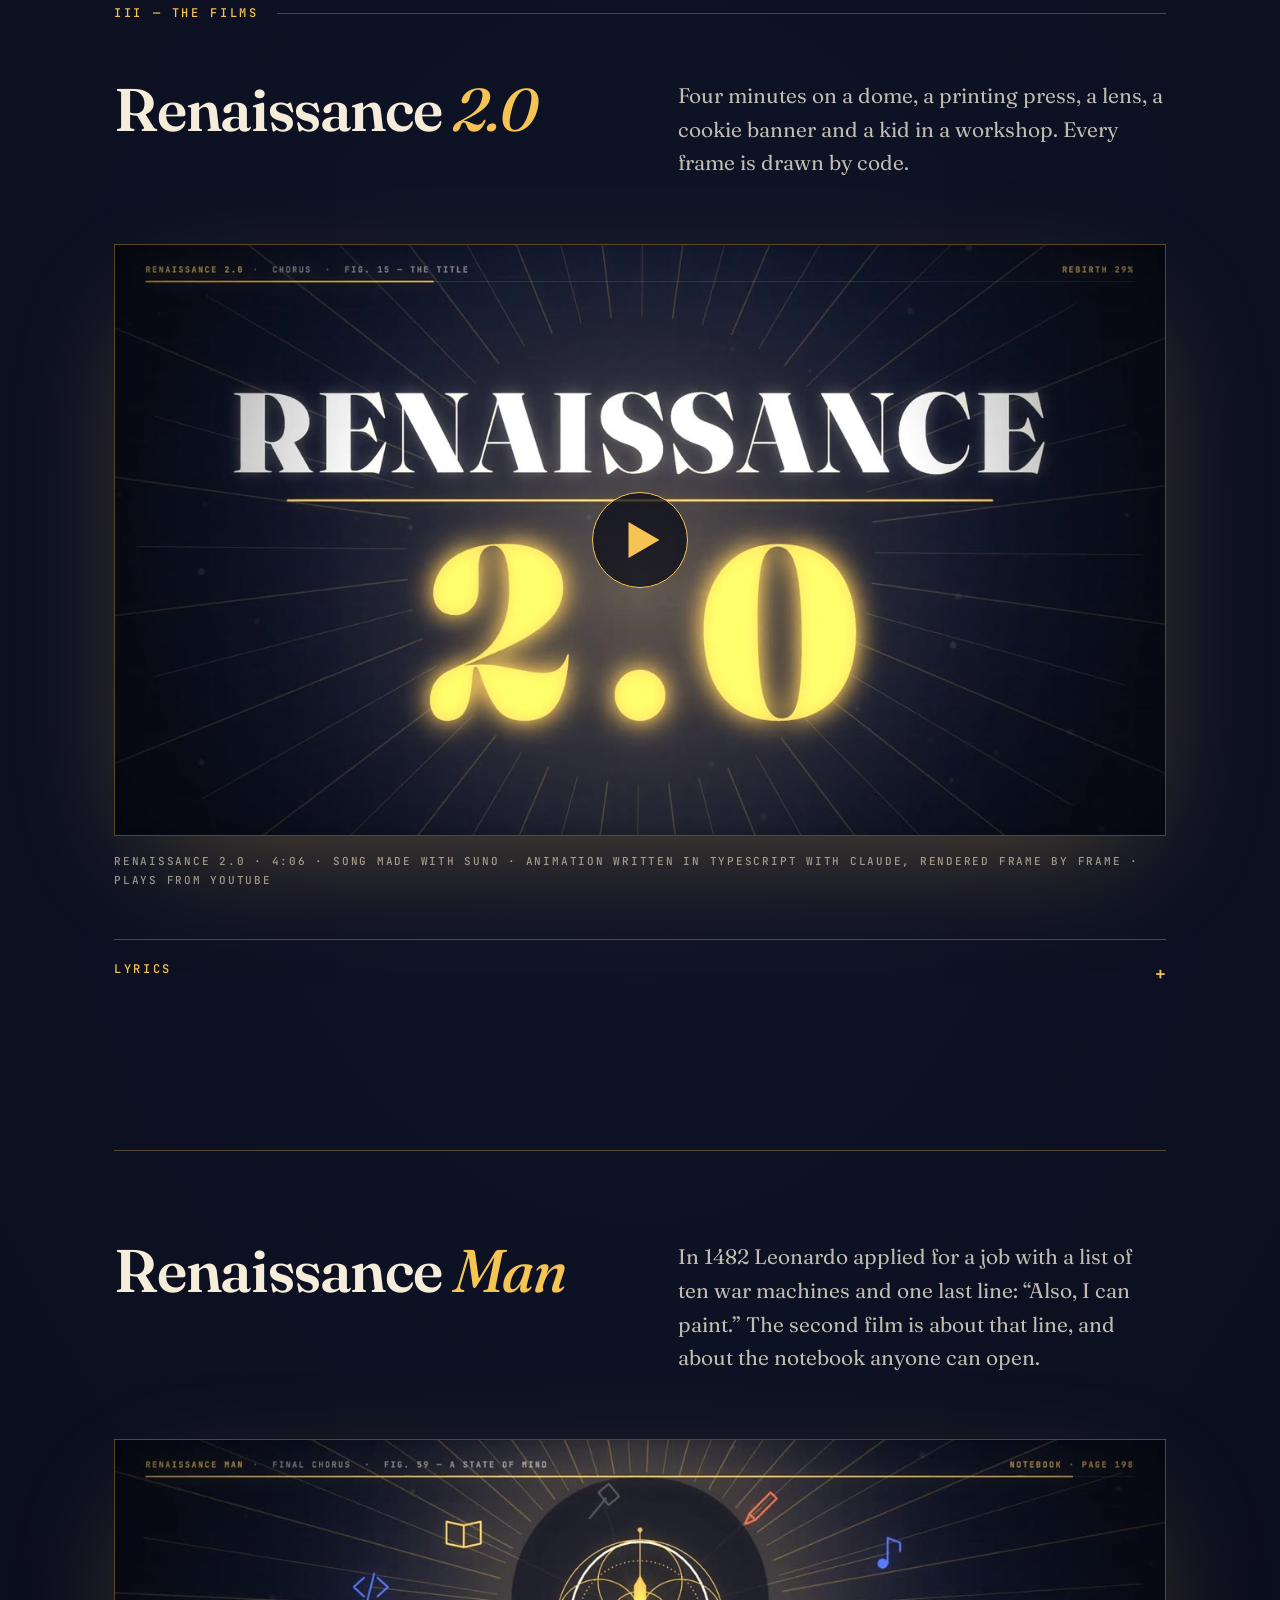
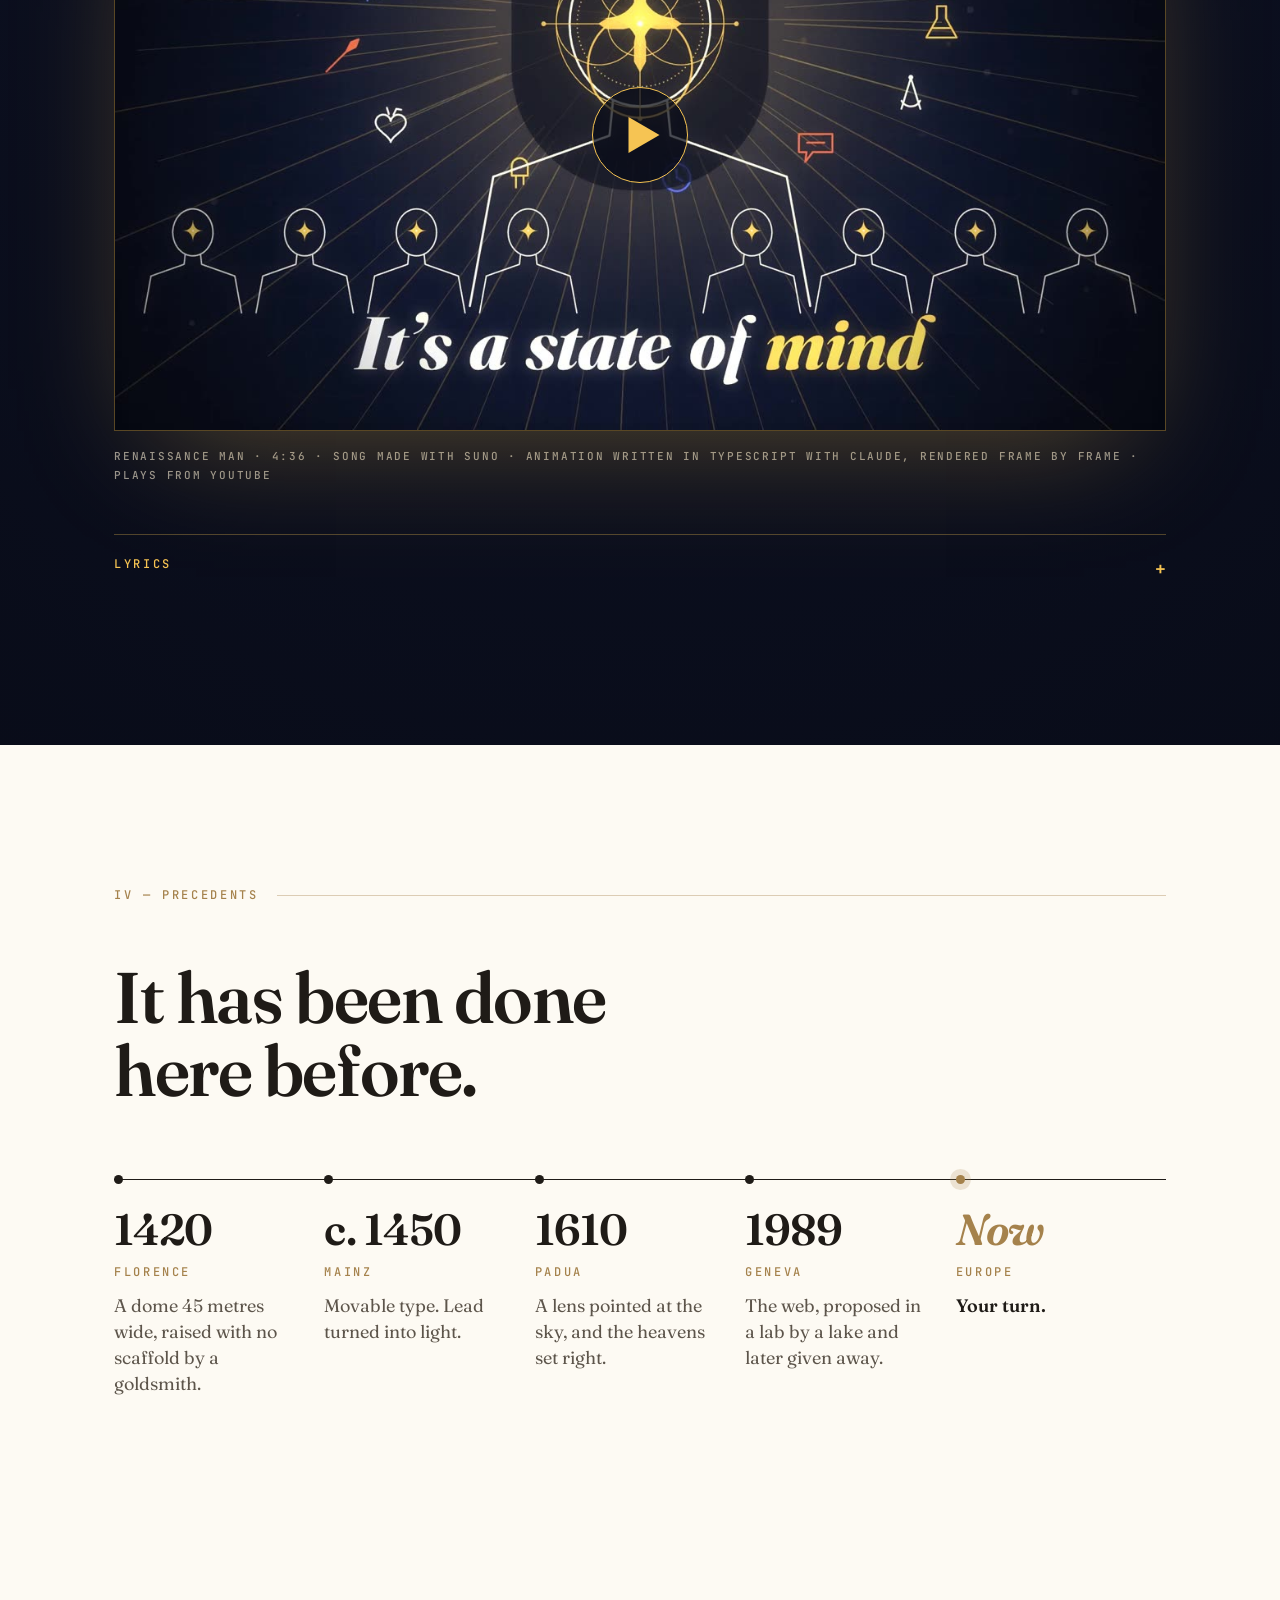
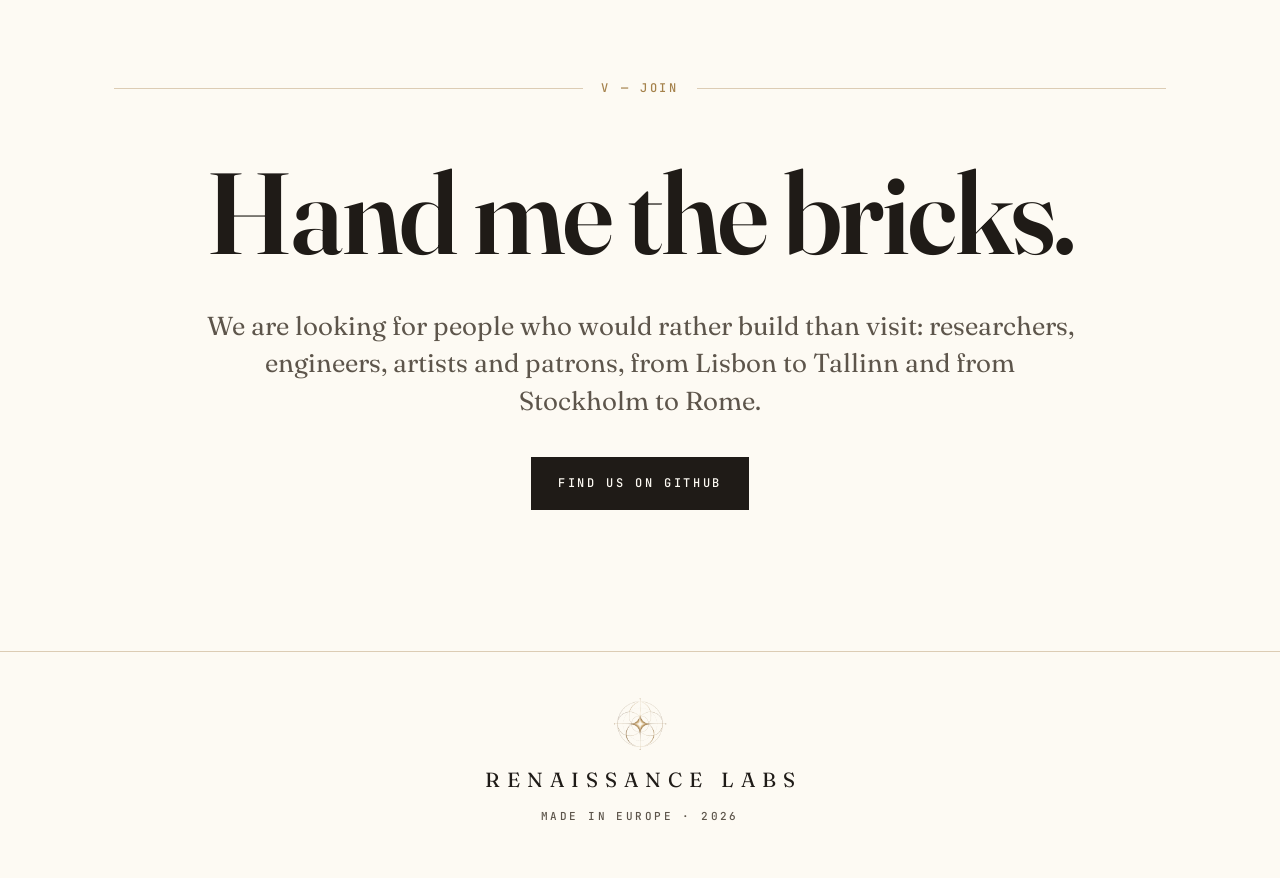
==== commit 94ac06b5: "Play Renaissance 2.0 from YouTube and drop the self-hosted file" ====
--- a/index.html
+++ b/index.html
@@ -109,11 +109,11 @@
             <p class="prose reveal">Four minutes on a dome, a printing press, a lens, a cookie banner and a kid in a workshop. Every frame is drawn by code.</p>
           </div>
           <figure class="player reveal">
-            <video controls playsinline preload="none" poster="assets/poster.jpg" width="1280" height="720">
-              <source src="assets/renaissance-2.0.mp4" type="video/mp4" />
-              Your browser cannot play this video. <a href="assets/renaissance-2.0.mp4">Download it</a> instead.
-            </video>
-            <figcaption>Renaissance 2.0 · 4:06 · Song made with Suno · Animation written in TypeScript with Claude, rendered frame by frame</figcaption>
+            <a class="yt" href="https://youtu.be/ULEemP3N8mQ" data-yt="ULEemP3N8mQ" aria-label="Play Renaissance 2.0">
+              <img src="assets/poster.jpg" alt="" width="1280" height="720" loading="lazy" />
+              <span class="play" aria-hidden="true"></span>
+            </a>
+            <figcaption>Renaissance 2.0 · 4:06 · Song made with Suno · Animation written in TypeScript with Claude, rendered frame by frame · Plays from YouTube</figcaption>
           </figure>
           <details class="lyrics reveal">
             <summary>Lyrics</summary>
--- a/styles.css
+++ b/styles.css
@@ -449,13 +449,6 @@
 .player {
   margin-top: clamp(32px, 5vw, 64px);
 }
-.player video {
-  width: 100%;
-  aspect-ratio: 16 / 9;
-  background: #04050a;
-  border: 1px solid rgba(246, 196, 83, 0.35);
-  box-shadow: 0 40px 120px -40px rgba(246, 196, 83, 0.35);
-}
 .yt {
   position: relative;
   display: block;
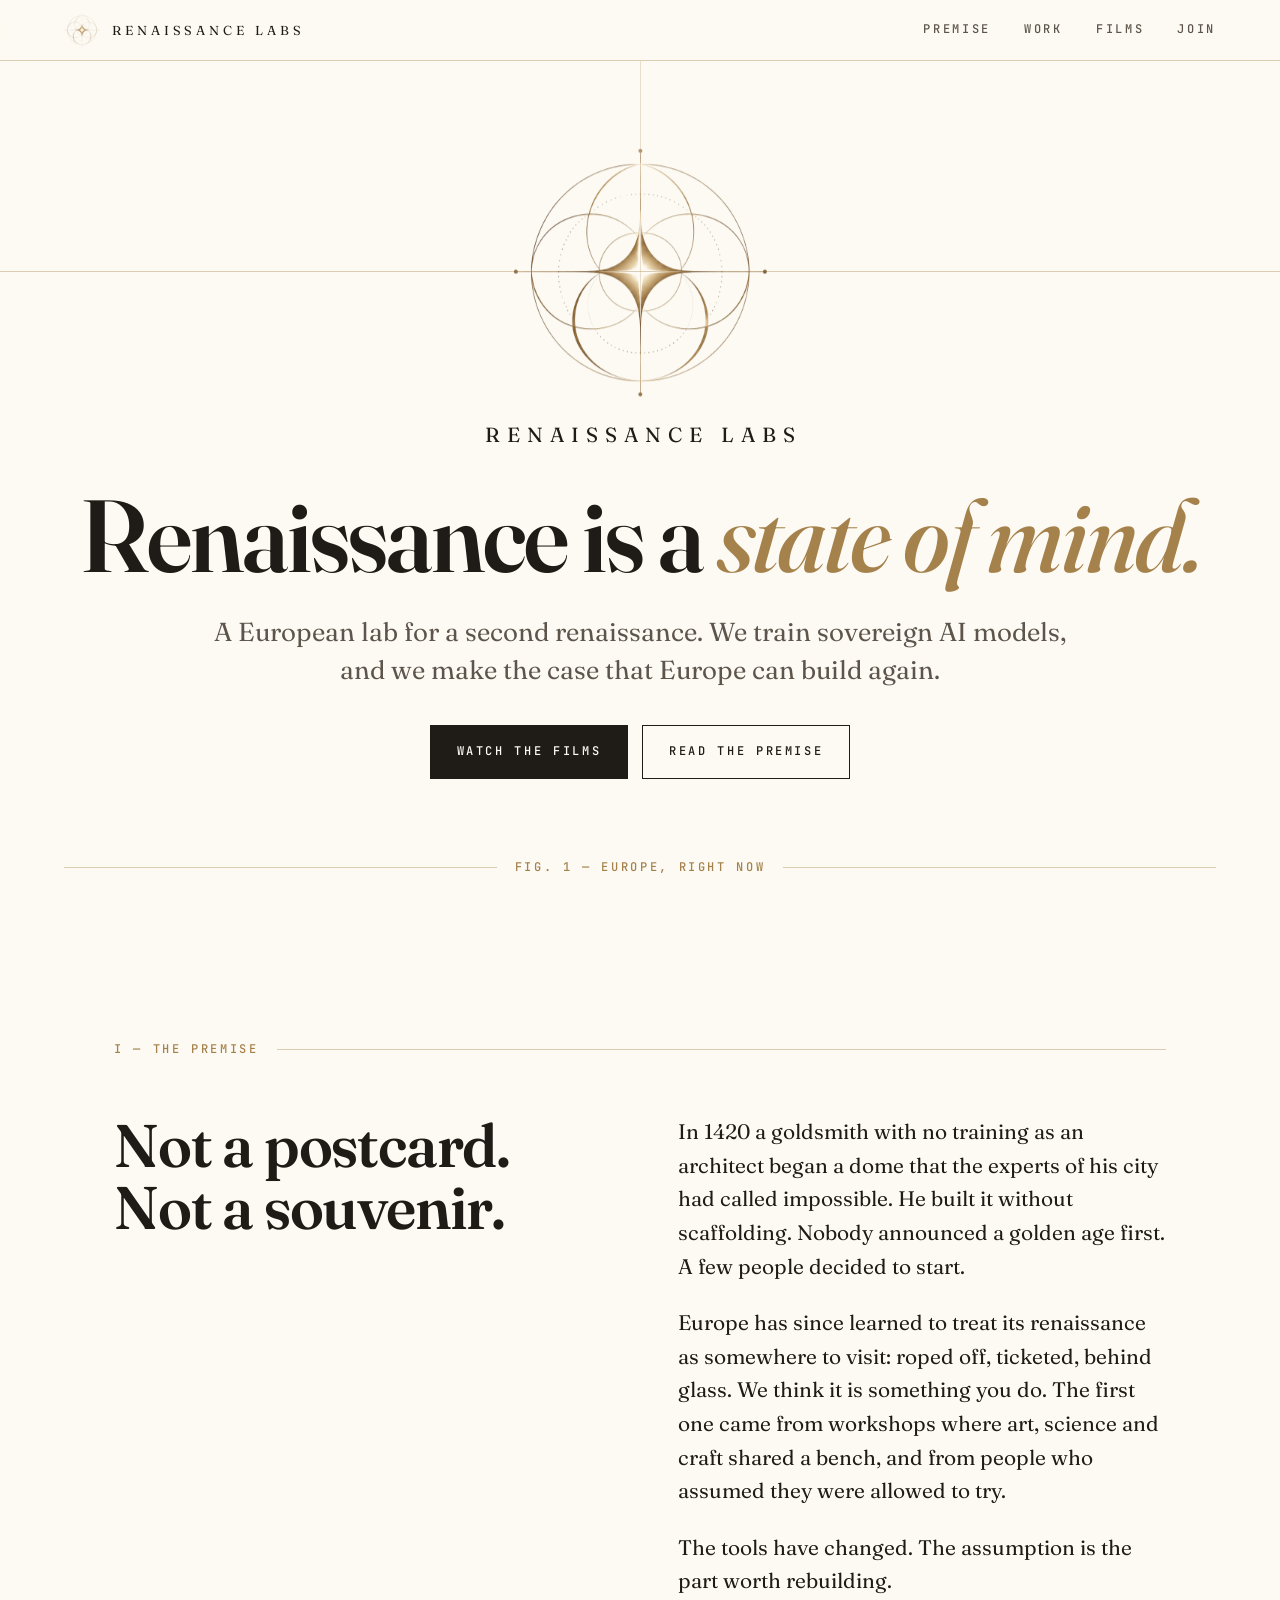
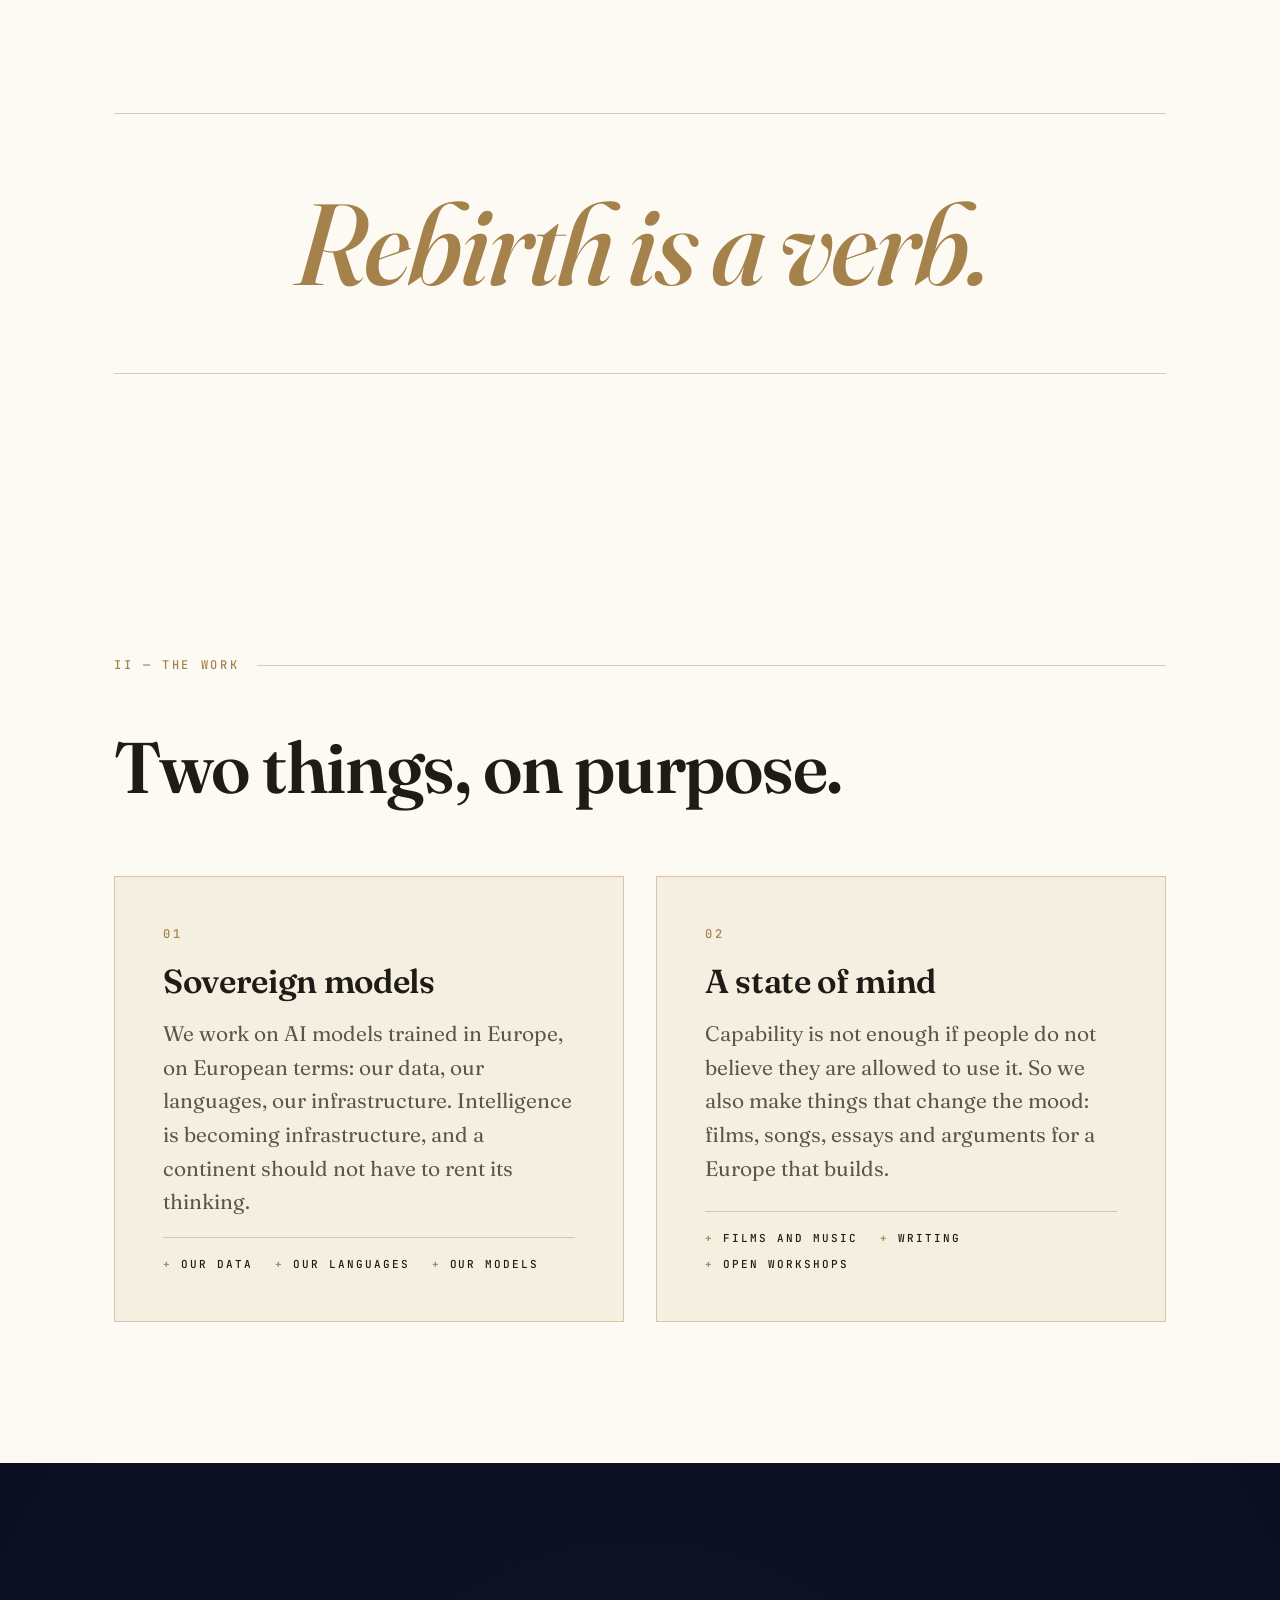
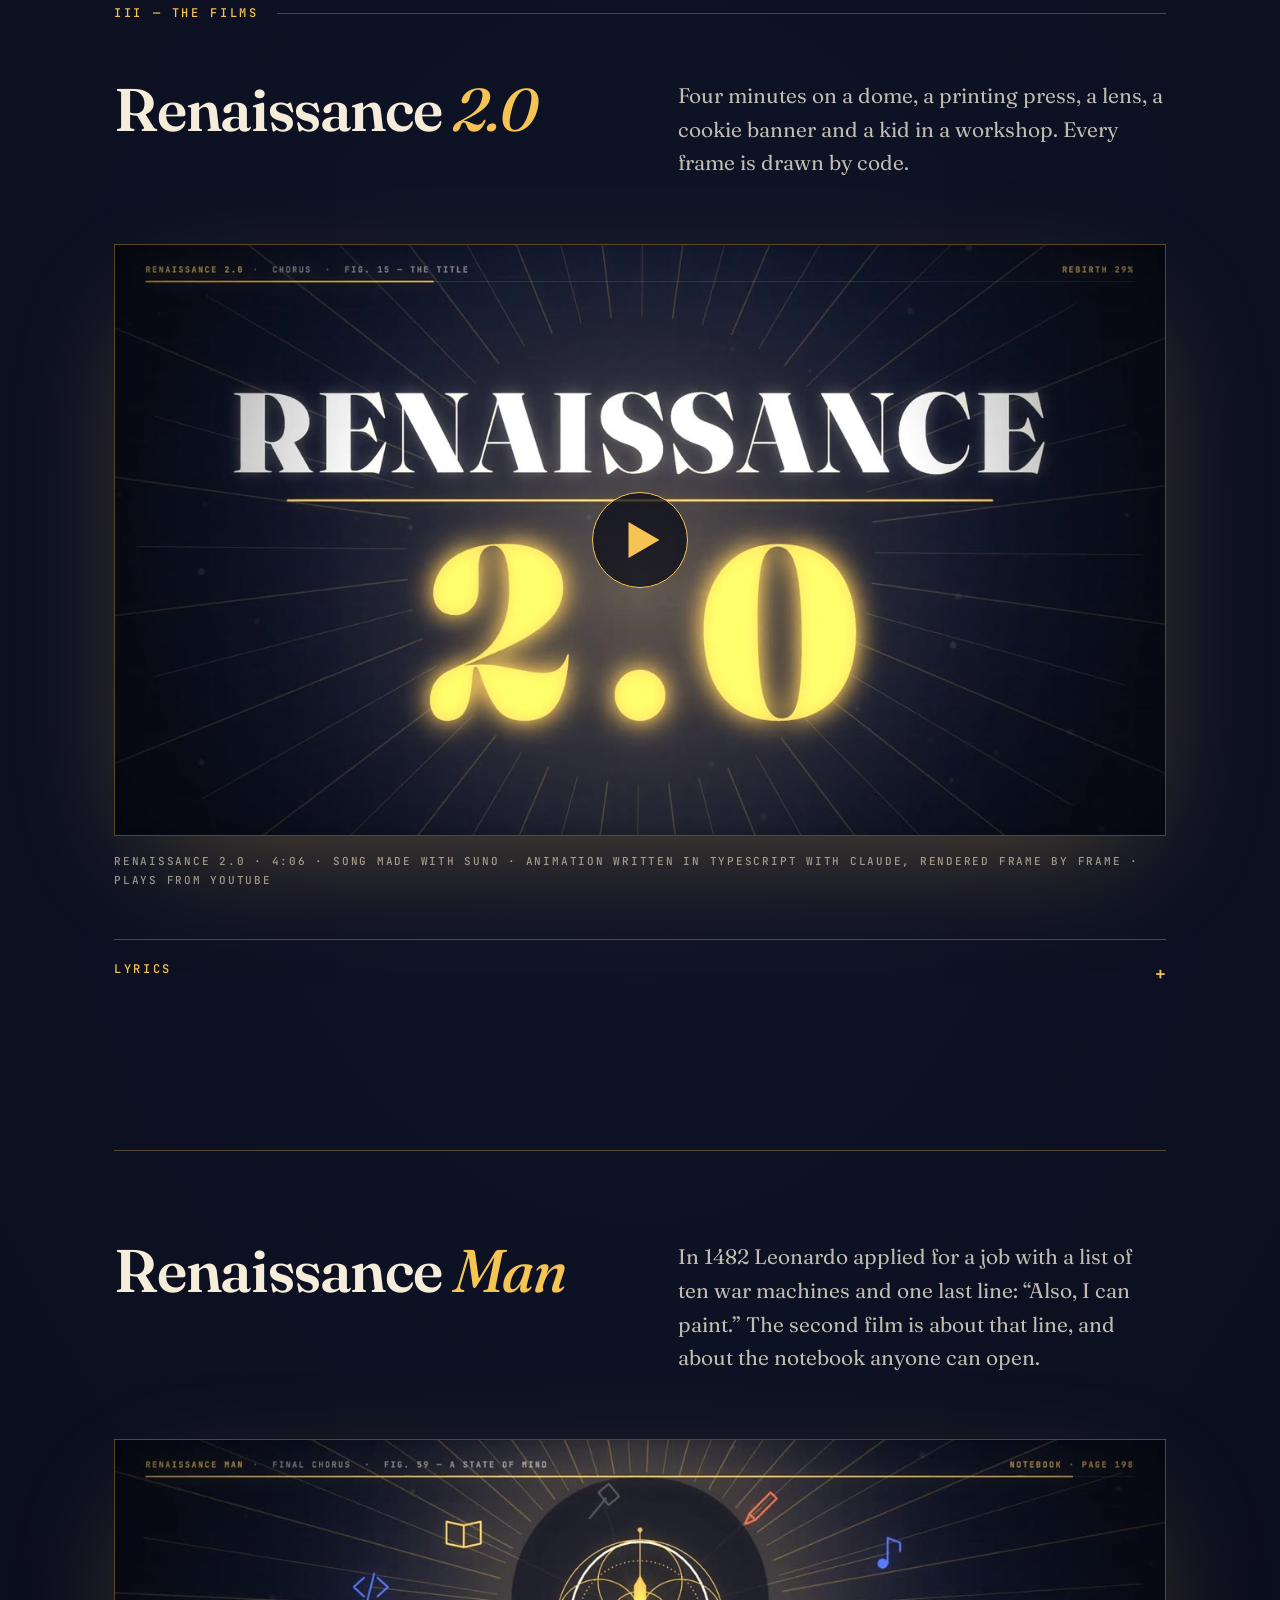
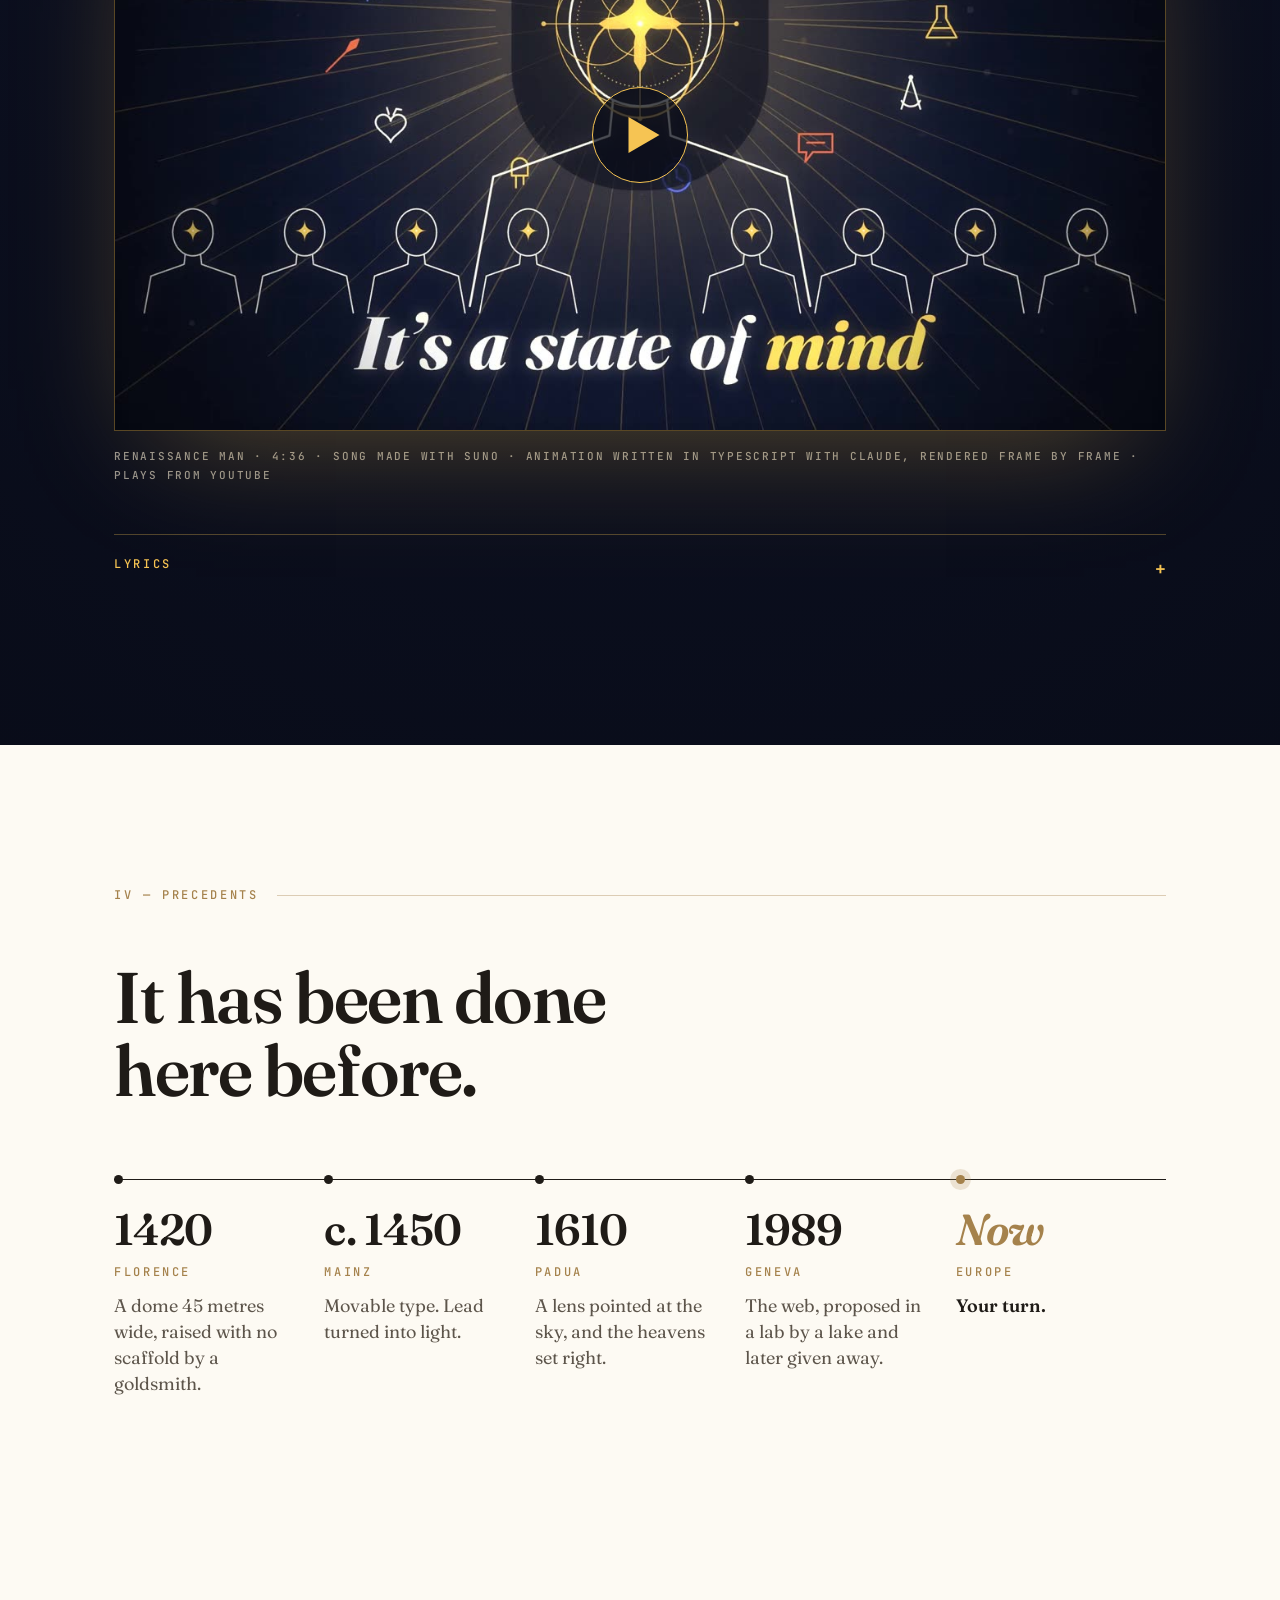
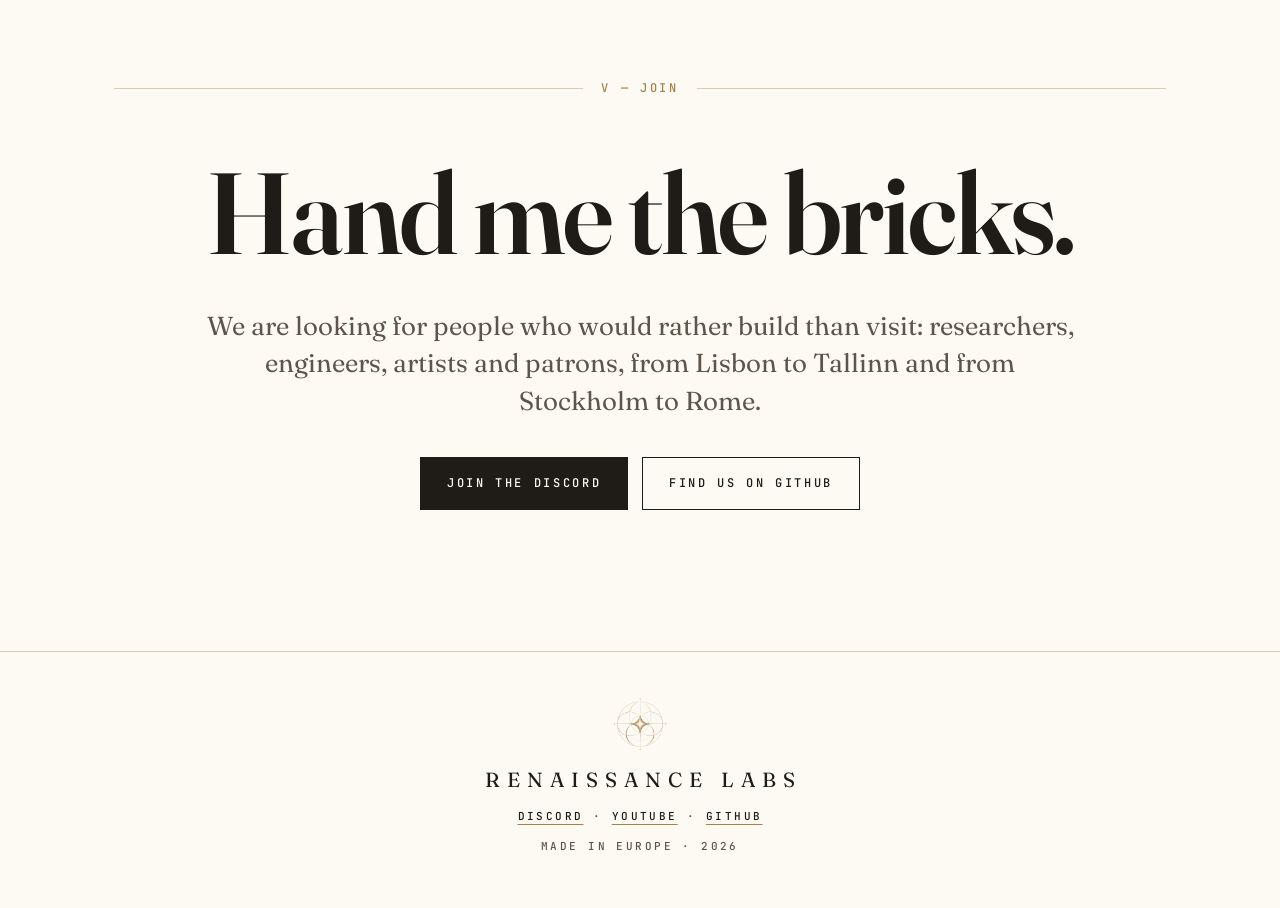
==== commit d50acb32: "Add Discord link to the join section and footer" ====
--- a/index.html
+++ b/index.html
@@ -182,7 +182,8 @@
         <h2 class="reveal">Hand me the bricks.</h2>
         <p class="lede reveal">We are looking for people who would rather build than visit: researchers, engineers, artists and patrons, from Lisbon to Tallinn and from Stockholm to Rome.</p>
         <p class="actions reveal">
-          <a class="btn solid" href="https://github.com/BirgerMoell/renaissancelabs.eu">Find us on GitHub</a>
+          <a class="btn solid" href="https://discord.gg/6JUezWZbAm">Join the Discord</a>
+          <a class="btn" href="https://github.com/BirgerMoell/renaissancelabs.eu">Find us on GitHub</a>
         </p>
       </section>
     </main>
@@ -190,6 +191,7 @@
     <footer class="foot">
       <img src="assets/mark.png" alt="" width="56" height="56" />
       <p class="wordmark">Renaissance Labs</p>
+      <p class="small foot-links"><a href="https://discord.gg/6JUezWZbAm">Discord</a> · <a href="https://www.youtube.com/@birgermoell">YouTube</a> · <a href="https://github.com/BirgerMoell/renaissancelabs.eu">GitHub</a></p>
       <p class="small">Made in Europe · <span id="year">2026</span></p>
     </footer>
 
--- a/styles.css
+++ b/styles.css
@@ -650,6 +650,15 @@
   color: var(--ink-soft);
   font-size: 11px;
 }
+.foot-links a {
+  color: var(--ink);
+  text-decoration: underline;
+  text-underline-offset: 4px;
+  text-decoration-color: var(--gold);
+}
+.foot-links a:hover {
+  color: var(--gold);
+}
 
 /* ---------- motion ---------- */
 @keyframes rise {
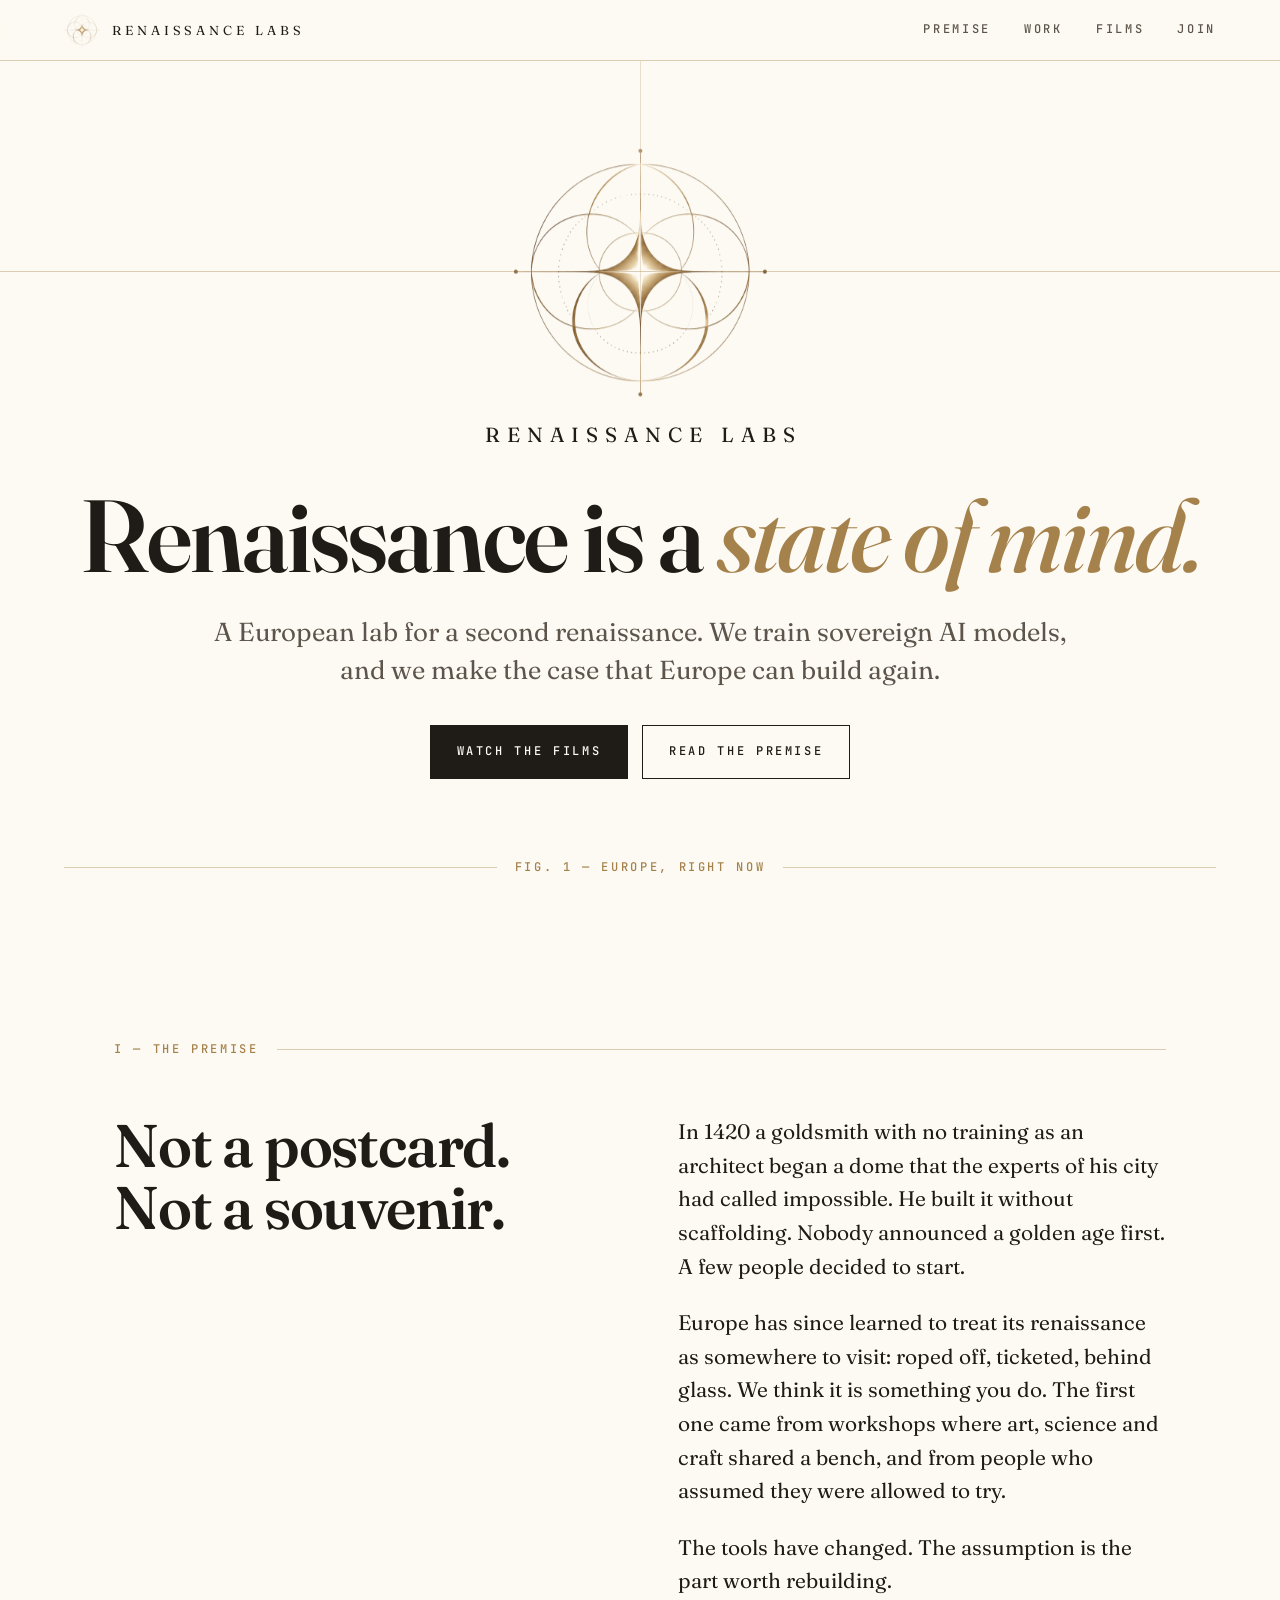
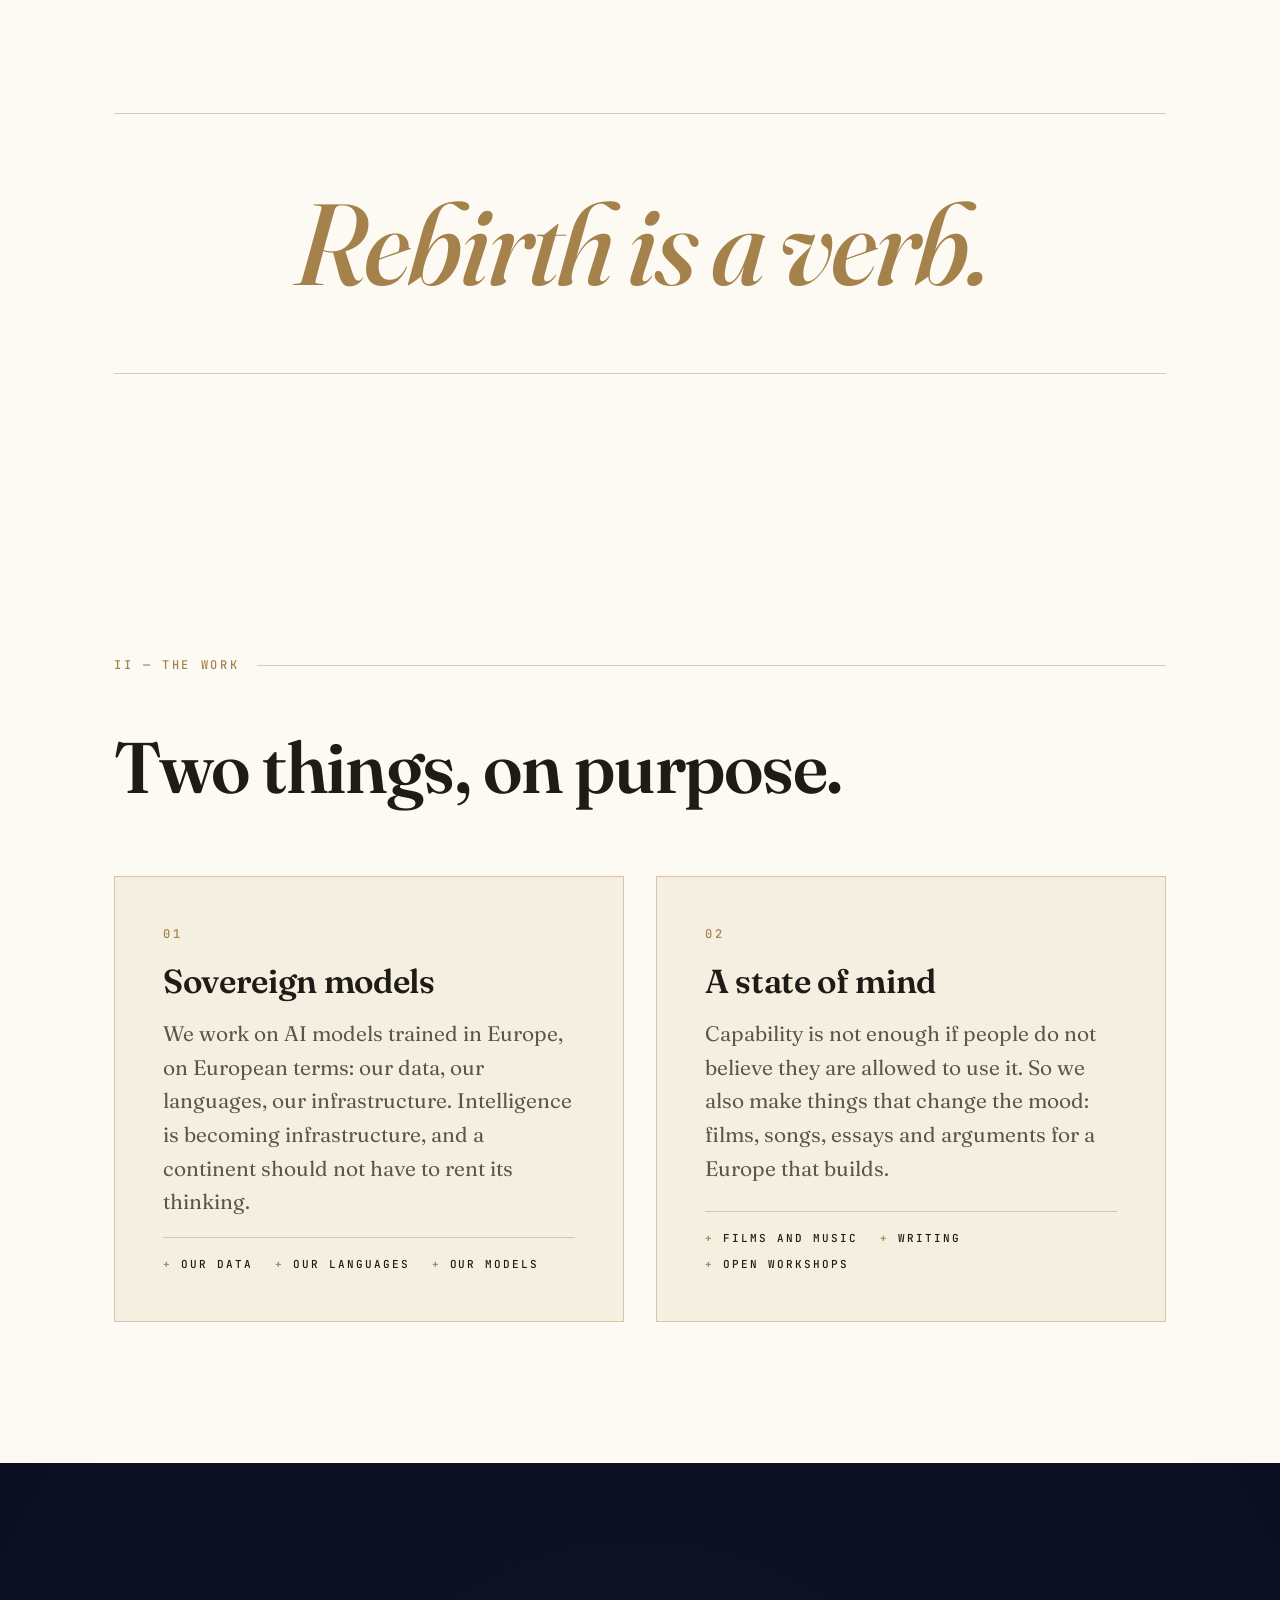
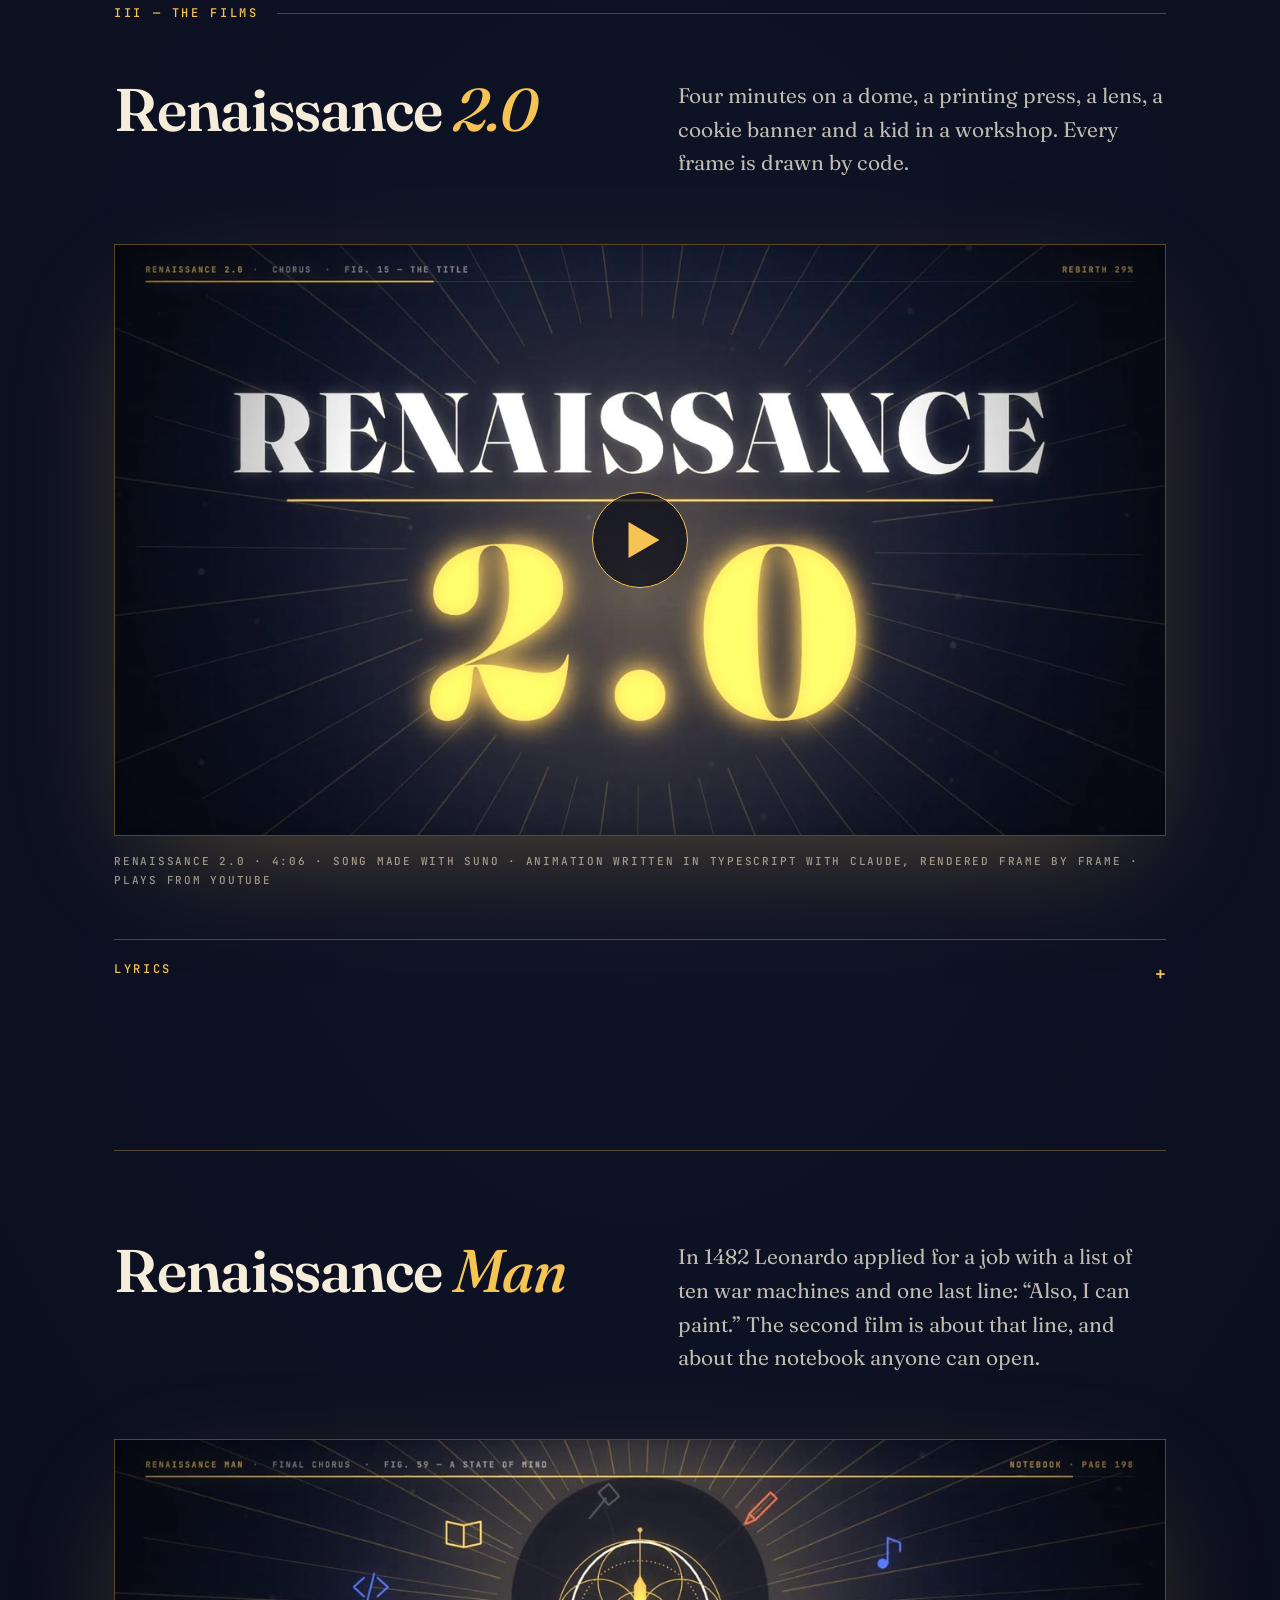
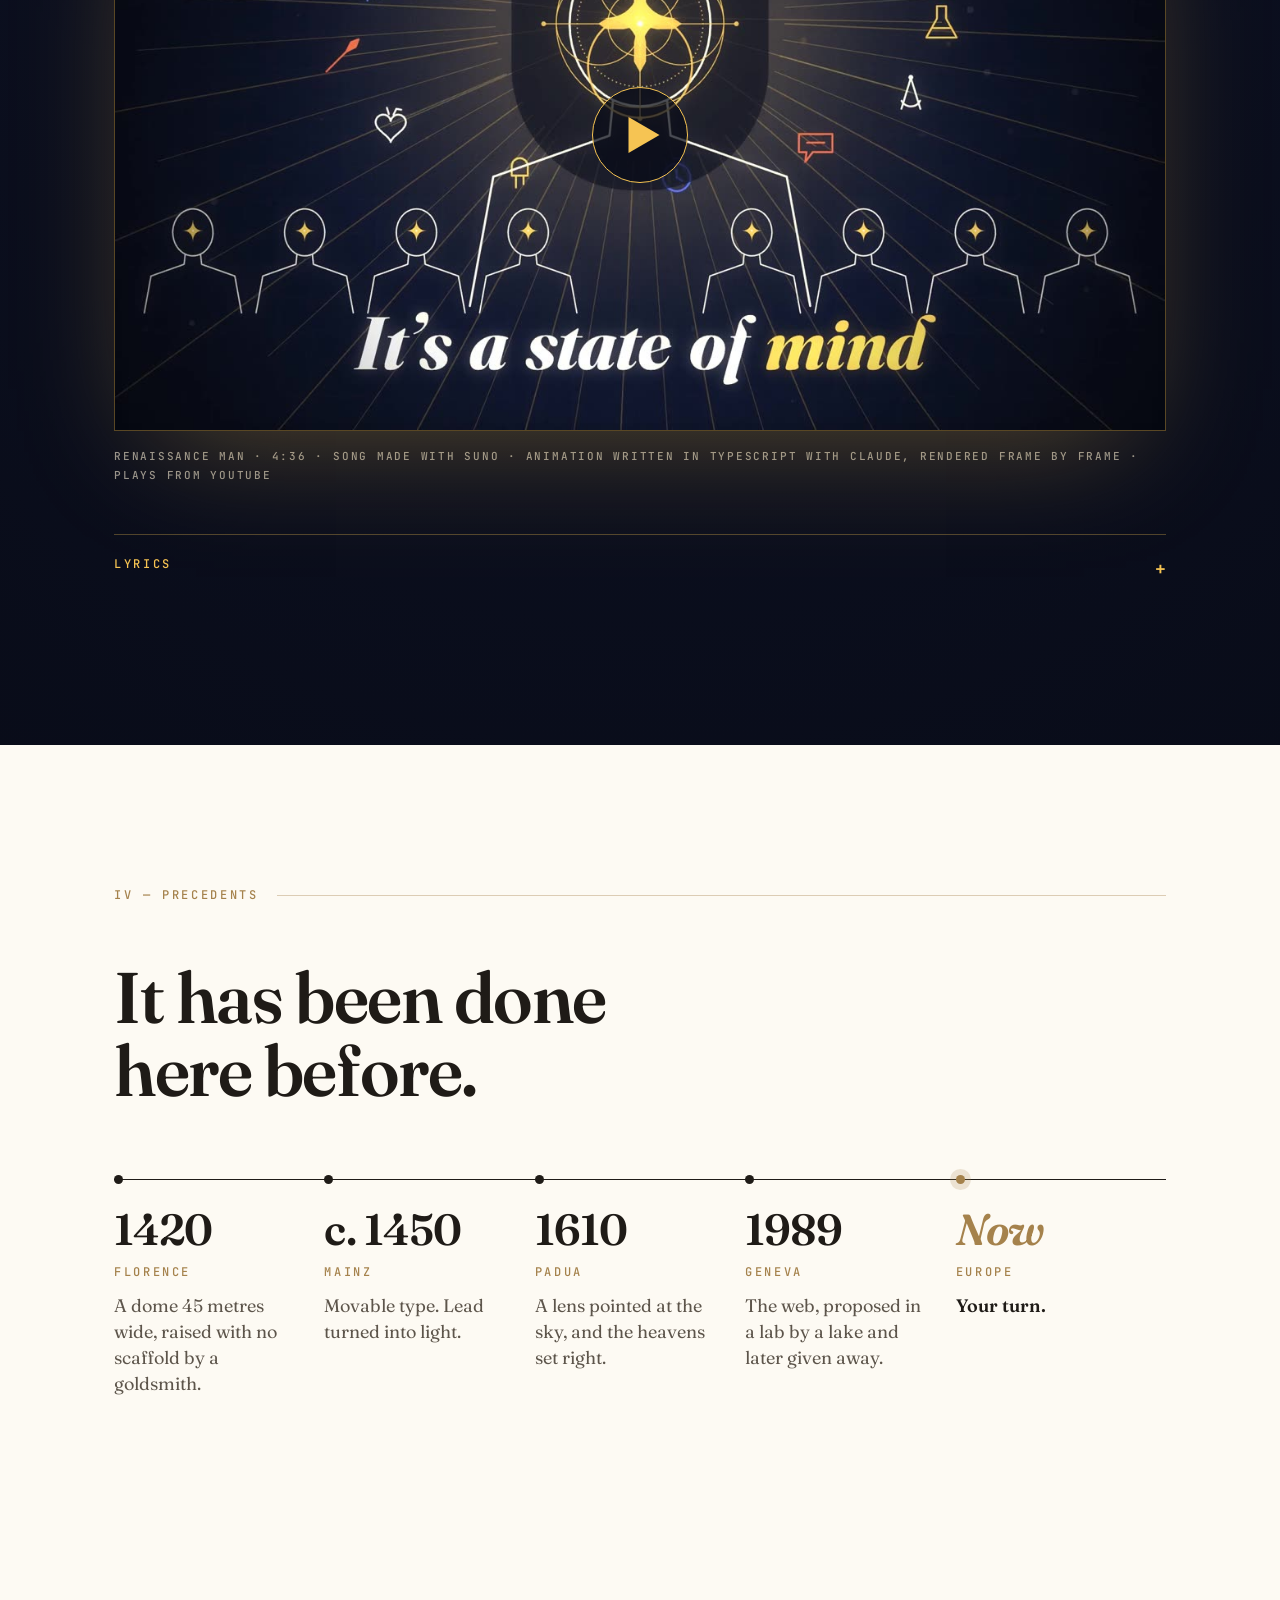
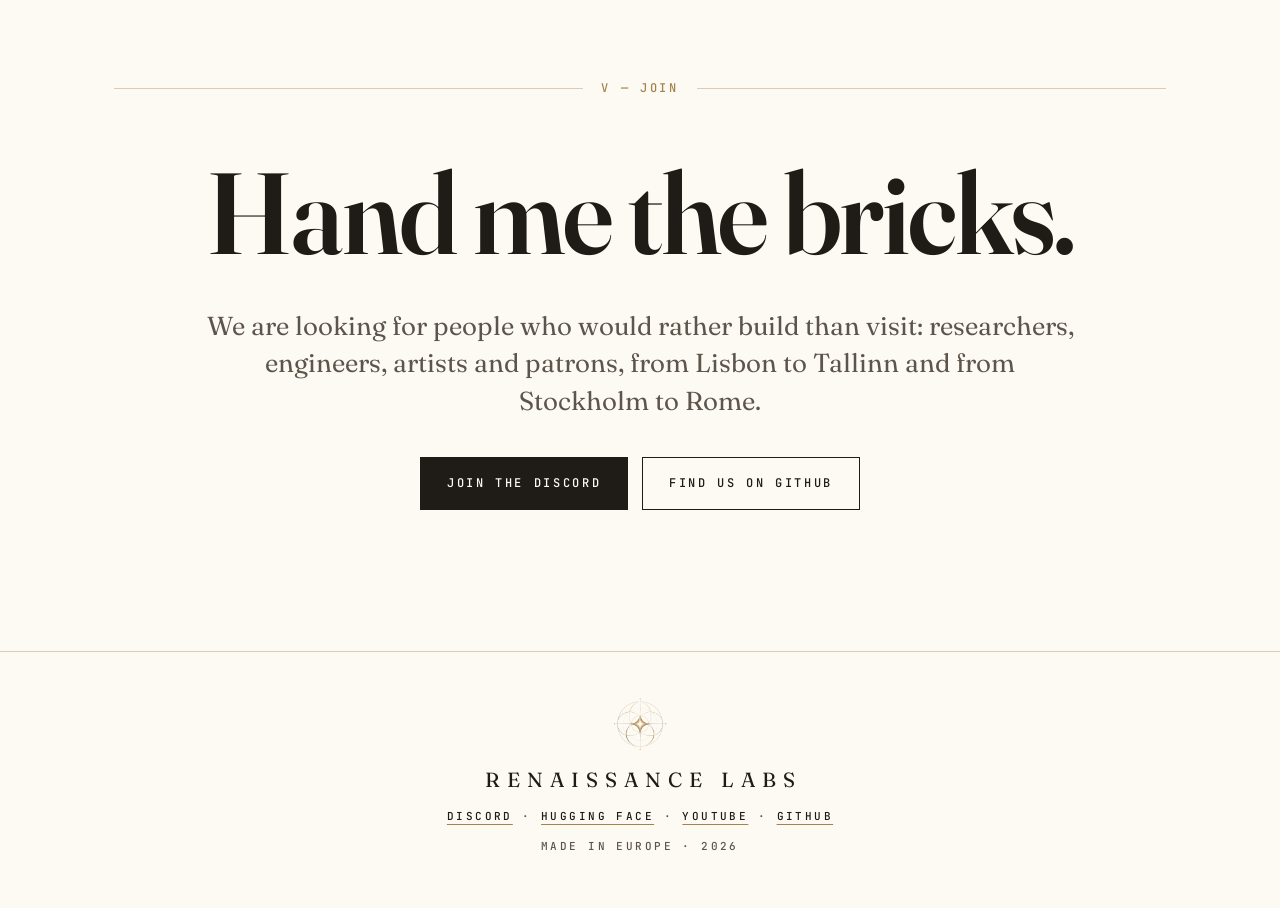
==== commit de1fe2e2: "Add Hugging Face link to the footer" ====
--- a/index.html
+++ b/index.html
@@ -191,7 +191,7 @@
     <footer class="foot">
       <img src="assets/mark.png" alt="" width="56" height="56" />
       <p class="wordmark">Renaissance Labs</p>
-      <p class="small foot-links"><a href="https://discord.gg/6JUezWZbAm">Discord</a> · <a href="https://www.youtube.com/@birgermoell">YouTube</a> · <a href="https://github.com/BirgerMoell/renaissancelabs.eu">GitHub</a></p>
+      <p class="small foot-links"><a href="https://discord.gg/6JUezWZbAm">Discord</a> · <a href="https://huggingface.co/RenaissanceLabsEU">Hugging Face</a> · <a href="https://www.youtube.com/@birgermoell">YouTube</a> · <a href="https://github.com/BirgerMoell/renaissancelabs.eu">GitHub</a></p>
       <p class="small">Made in Europe · <span id="year">2026</span></p>
     </footer>
 
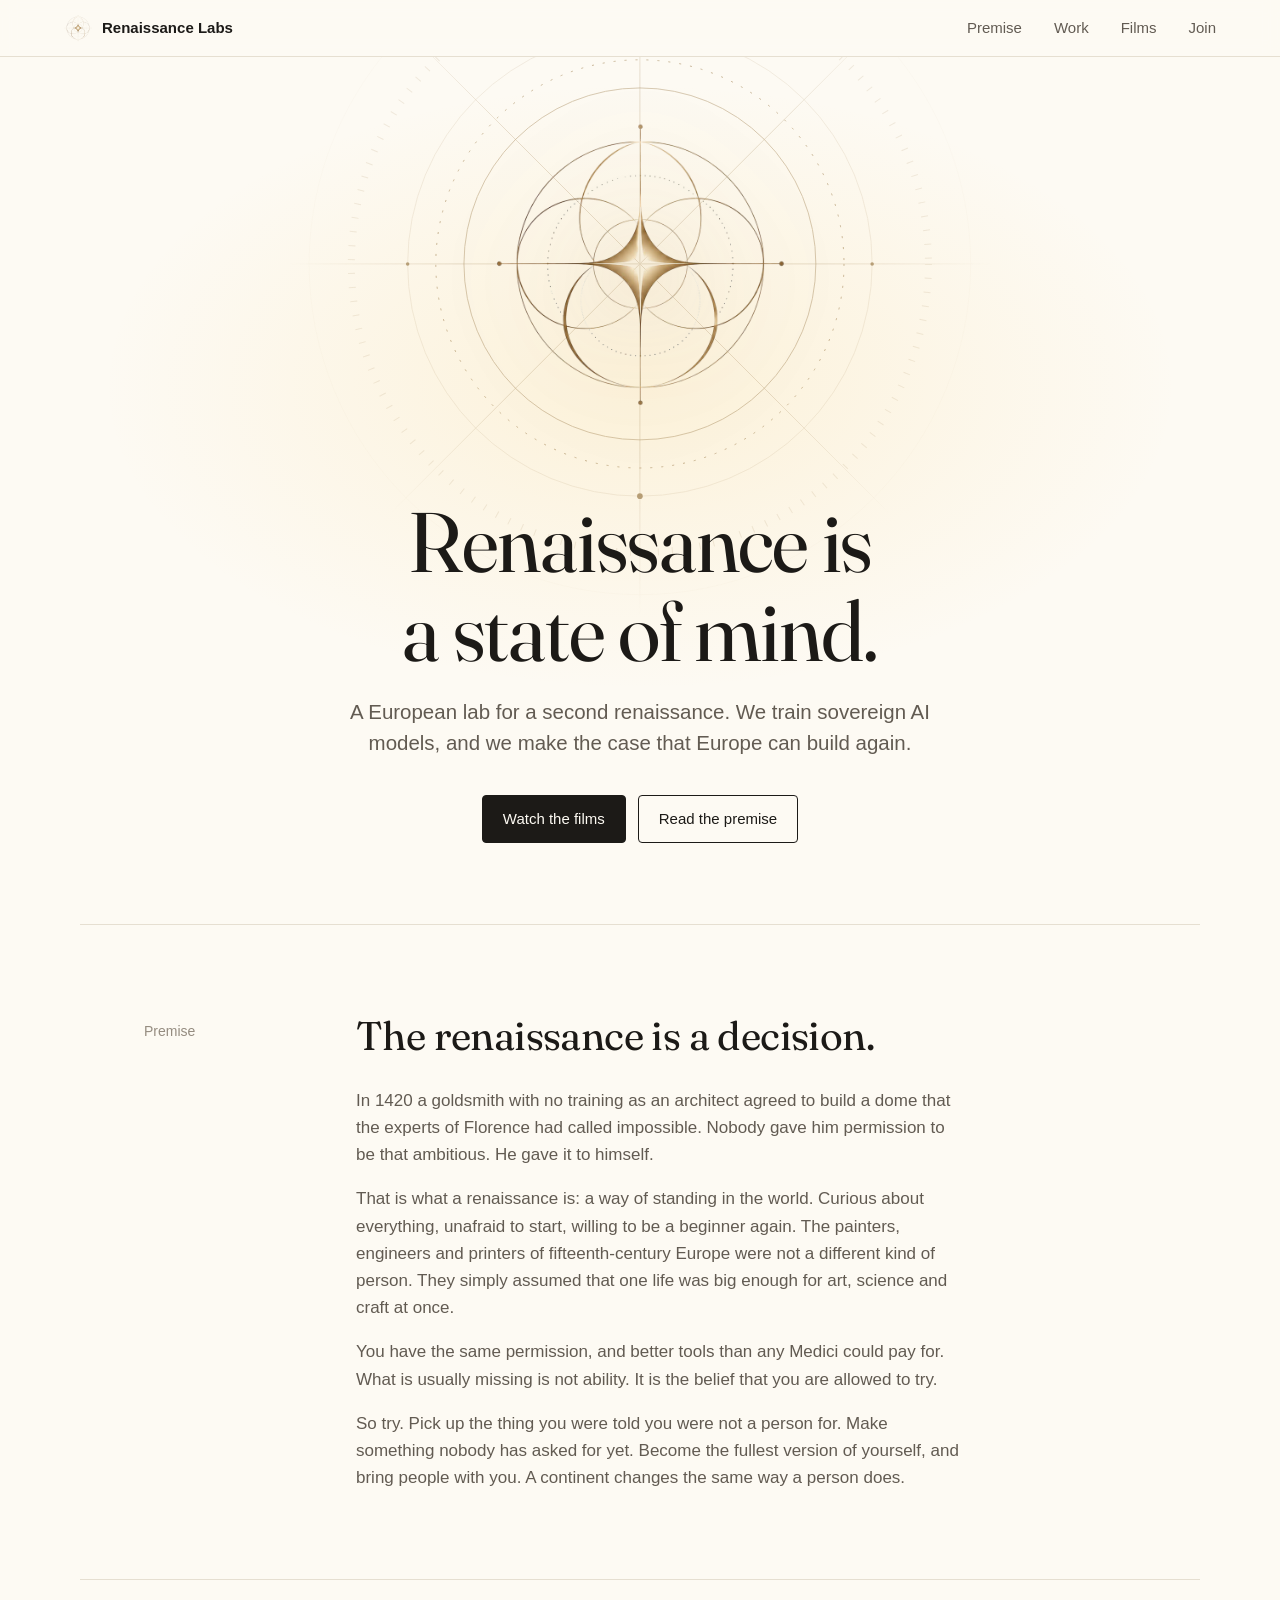
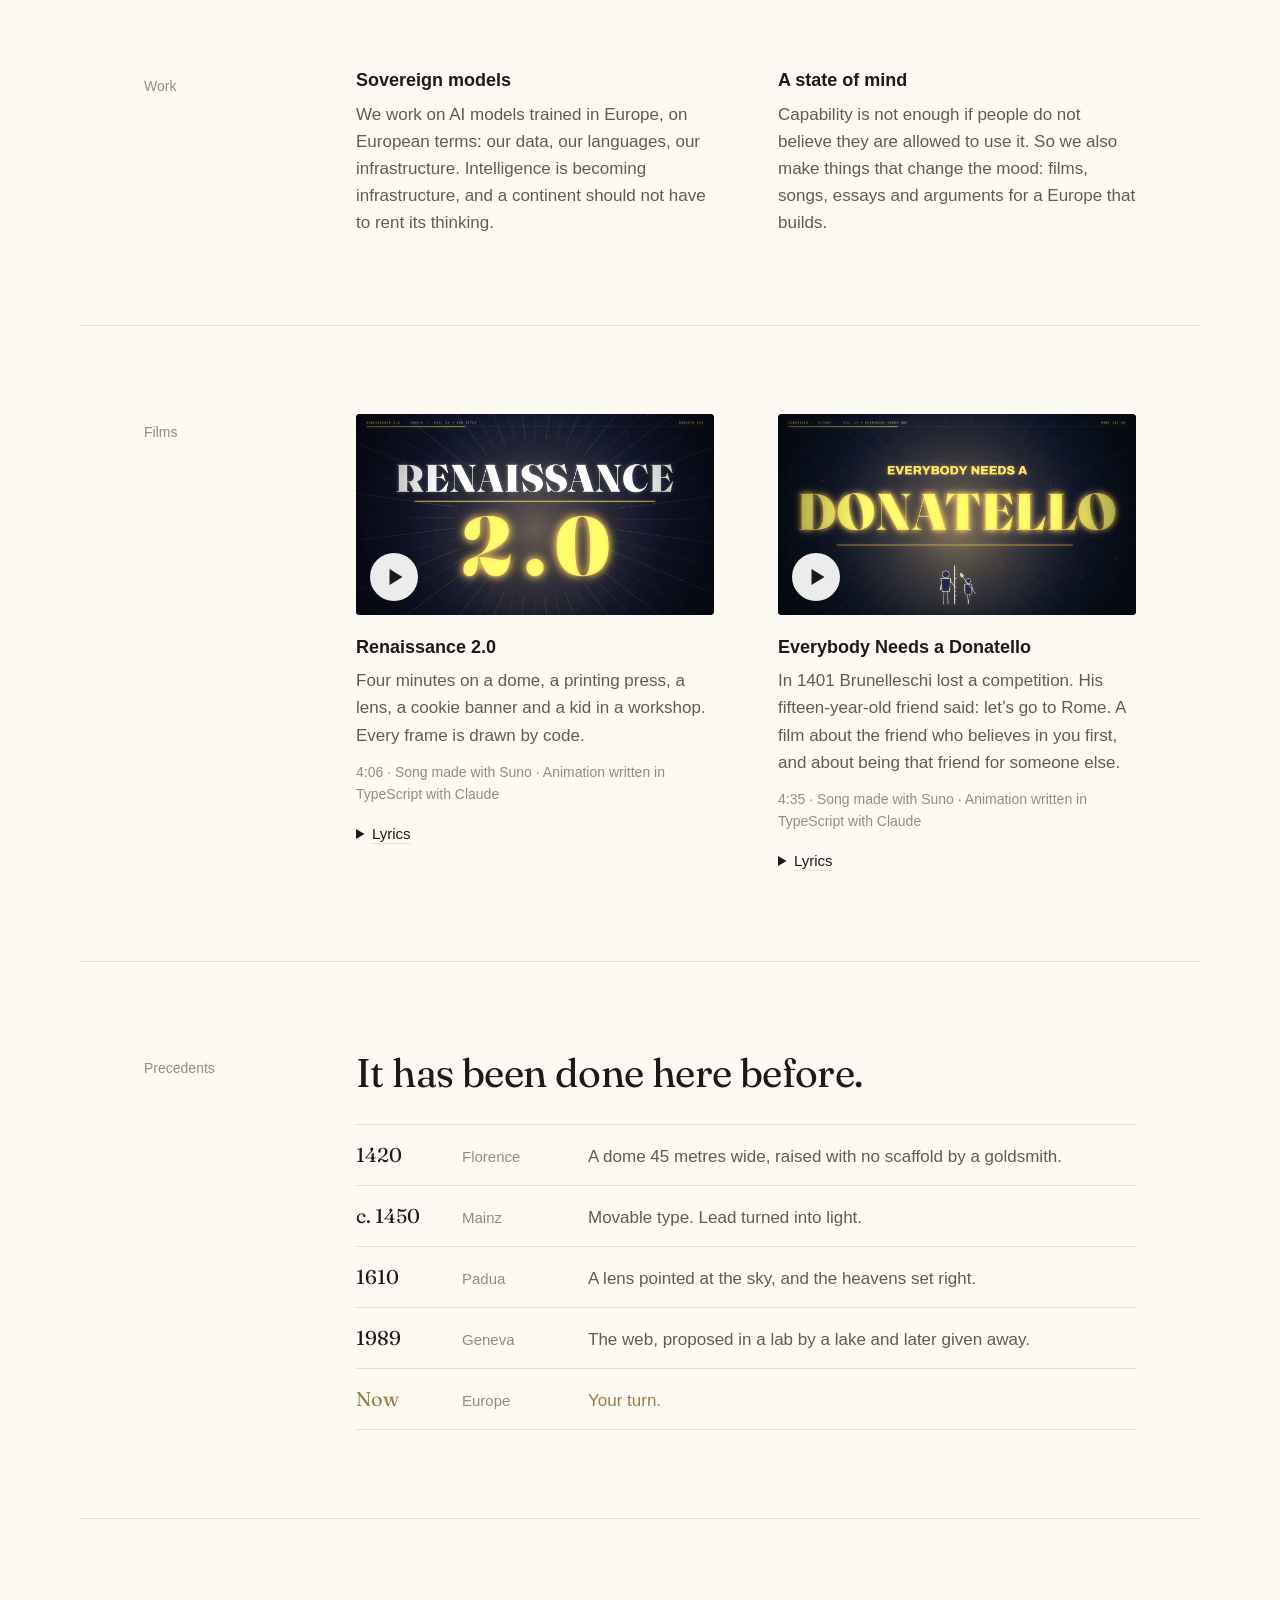
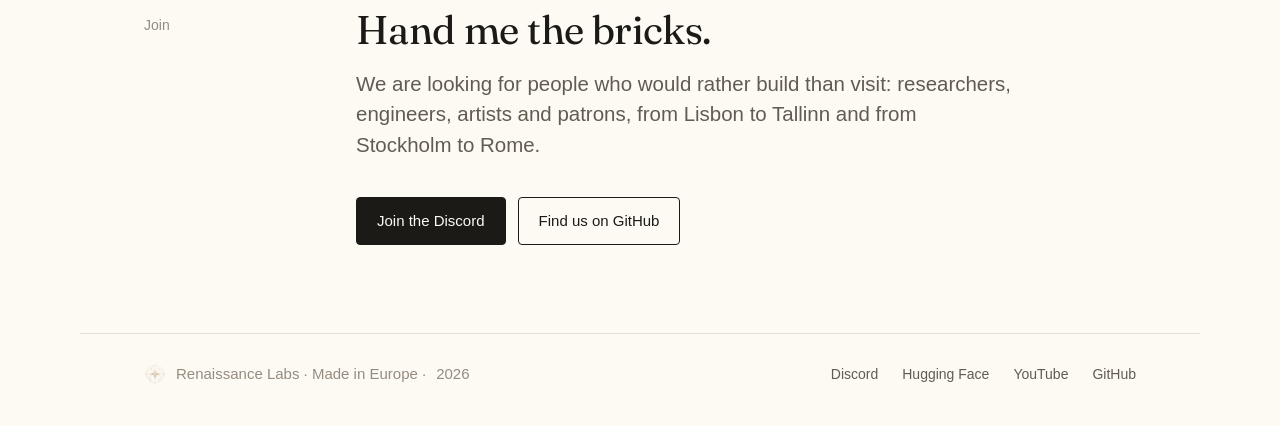
==== commit 976267a6: "Redesign the site to be quieter, with a richer hero, new premise copy and the Donatello film" ====
--- a/index.html
+++ b/index.html
@@ -34,7 +34,7 @@
 
     <header class="bar">
       <a class="brand" href="#top" aria-label="Renaissance Labs, home">
-        <img src="assets/mark.png" alt="" width="36" height="36" />
+        <img src="assets/mark.png" alt="" width="28" height="28" />
         <span>Renaissance Labs</span>
       </a>
       <nav aria-label="Sections">
@@ -47,75 +47,78 @@
 
     <main id="top">
       <section class="hero">
-        <div class="axis" aria-hidden="true"></div>
-        <img class="mark" src="assets/mark.png" alt="The Renaissance Labs mark: a four-point star inside overlapping circles" width="900" height="900" />
-        <p class="wordmark">Renaissance Labs</p>
-        <h1>Renaissance is a <em>state of mind.</em></h1>
+        <div class="emblem">
+          <svg class="orrery" viewBox="-500 -500 1000 1000" aria-hidden="true">
+            <g class="axes">
+              <line x1="-500" y1="0" x2="500" y2="0" />
+              <line x1="0" y1="-500" x2="0" y2="500" />
+              <line x1="-354" y1="-354" x2="354" y2="354" />
+              <line x1="-354" y1="354" x2="354" y2="-354" />
+            </g>
+            <circle class="ring" r="250" />
+            <circle class="ring faint" r="330" />
+            <circle class="ring dashed spin" r="290" />
+            <circle class="ring ticks spin-back" r="410" />
+            <circle class="ring faint" r="470" />
+            <g class="spin">
+              <circle class="node" cx="0" cy="-330" r="4" />
+              <circle class="node" cx="330" cy="0" r="2.5" />
+              <circle class="node" cx="0" cy="330" r="4" />
+              <circle class="node" cx="-330" cy="0" r="2.5" />
+            </g>
+          </svg>
+          <img class="mark" src="assets/mark.png" alt="The Renaissance Labs mark: a four-point star inside overlapping circles" width="900" height="900" />
+        </div>
+        <h1>Renaissance is a state of mind.</h1>
         <p class="lede">A European lab for a second renaissance. We train sovereign AI models, and we make the case that Europe can build again.</p>
         <p class="actions">
           <a class="btn solid" href="#film">Watch the films</a>
           <a class="btn" href="#premise">Read the premise</a>
         </p>
-        <p class="fig hero-fig" aria-hidden="true">Fig. 1 — Europe, right now</p>
-      </section>
-
-      <section id="premise" class="band">
-        <p class="fig reveal">I — The premise</p>
-        <div class="cols">
-          <h2 class="reveal">Not a postcard.<br />Not a souvenir.</h2>
-          <div class="prose reveal">
-            <p>In 1420 a goldsmith with no training as an architect began a dome that the experts of his city had called impossible. He built it without scaffolding. Nobody announced a golden age first. A few people decided to start.</p>
-            <p>Europe has since learned to treat its renaissance as somewhere to visit: roped off, ticketed, behind glass. We think it is something you do. The first one came from workshops where art, science and craft shared a bench, and from people who assumed they were allowed to try.</p>
-            <p>The tools have changed. The assumption is the part worth rebuilding.</p>
+      </section>
+
+      <section id="premise" class="section wrap">
+        <p class="label">Premise</p>
+        <div class="body">
+          <h2>The renaissance is a decision.</h2>
+          <div class="prose">
+            <p>In 1420 a goldsmith with no training as an architect agreed to build a dome that the experts of Florence had called impossible. Nobody gave him permission to be that ambitious. He gave it to himself.</p>
+            <p>That is what a renaissance is: a way of standing in the world. Curious about everything, unafraid to start, willing to be a beginner again. The painters, engineers and printers of fifteenth-century Europe were not a different kind of person. They simply assumed that one life was big enough for art, science and craft at once.</p>
+            <p>You have the same permission, and better tools than any Medici could pay for. What is usually missing is not ability. It is the belief that you are allowed to try.</p>
+            <p>So try. Pick up the thing you were told you were not a person for. Make something nobody has asked for yet. Become the fullest version of yourself, and bring people with you. A continent changes the same way a person does.</p>
           </div>
         </div>
-        <blockquote class="pull reveal">
-          <p>Rebirth is a verb.</p>
-        </blockquote>
-      </section>
-
-      <section id="work" class="band">
-        <p class="fig reveal">II — The work</p>
-        <h2 class="reveal narrow">Two things, on purpose.</h2>
-        <div class="cards">
-          <article class="card reveal">
-            <p class="num">01</p>
-            <h3>Sovereign models</h3>
-            <p>We work on AI models trained in Europe, on European terms: our data, our languages, our infrastructure. Intelligence is becoming infrastructure, and a continent should not have to rent its thinking.</p>
-            <ul>
-              <li>Our data</li>
-              <li>Our languages</li>
-              <li>Our models</li>
-            </ul>
-          </article>
-          <article class="card reveal">
-            <p class="num">02</p>
-            <h3>A state of mind</h3>
-            <p>Capability is not enough if people do not believe they are allowed to use it. So we also make things that change the mood: films, songs, essays and arguments for a Europe that builds.</p>
-            <ul>
-              <li>Films and music</li>
-              <li>Writing</li>
-              <li>Open workshops</li>
-            </ul>
-          </article>
-        </div>
-      </section>
-
-      <section id="film" class="night">
-        <div class="band">
-          <p class="fig reveal">III — The films</p>
-          <div class="cols">
-            <h2 class="reveal">Renaissance <em>2.0</em></h2>
-            <p class="prose reveal">Four minutes on a dome, a printing press, a lens, a cookie banner and a kid in a workshop. Every frame is drawn by code.</p>
+      </section>
+
+      <section id="work" class="section wrap">
+        <p class="label">Work</p>
+        <div class="body">
+          <div class="pair">
+            <article>
+              <h3>Sovereign models</h3>
+              <p>We work on AI models trained in Europe, on European terms: our data, our languages, our infrastructure. Intelligence is becoming infrastructure, and a continent should not have to rent its thinking.</p>
+            </article>
+            <article>
+              <h3>A state of mind</h3>
+              <p>Capability is not enough if people do not believe they are allowed to use it. So we also make things that change the mood: films, songs, essays and arguments for a Europe that builds.</p>
+            </article>
           </div>
-          <figure class="player reveal">
-            <a class="yt" href="https://youtu.be/ULEemP3N8mQ" data-yt="ULEemP3N8mQ" aria-label="Play Renaissance 2.0">
-              <img src="assets/poster.jpg" alt="" width="1280" height="720" loading="lazy" />
-              <span class="play" aria-hidden="true"></span>
-            </a>
-            <figcaption>Renaissance 2.0 · 4:06 · Song made with Suno · Animation written in TypeScript with Claude, rendered frame by frame · Plays from YouTube</figcaption>
-          </figure>
-          <details class="lyrics reveal">
+        </div>
+      </section>
+
+      <section id="film" class="section wrap">
+        <p class="label">Films</p>
+        <div class="body">
+          <div class="pair films">
+            <article>
+              <a class="yt" href="https://youtu.be/ULEemP3N8mQ" data-yt="ULEemP3N8mQ" aria-label="Play Renaissance 2.0">
+                <img src="assets/poster.jpg" alt="" width="1280" height="720" loading="lazy" />
+                <span class="play" aria-hidden="true"></span>
+              </a>
+              <h3>Renaissance 2.0</h3>
+              <p>Four minutes on a dome, a printing press, a lens, a cookie banner and a kid in a workshop. Every frame is drawn by code.</p>
+              <p class="meta">4:06 · Song made with Suno · Animation written in TypeScript with Claude</p>
+              <details class="lyrics">
             <summary>Lyrics</summary>
             <div class="verses">
               <p><i>Florence, fourteen-twenty.<br />They said the dome could not be built.<br />He built it anyway.</i></p>
@@ -131,68 +134,70 @@
               <p><i>Europe, right now.<br />They say it can’t be built.<br />Hand me the bricks.</i></p>
             </div>
           </details>
-          <div class="film-two">
-            <div class="cols">
-              <h2 class="reveal">Renaissance <em>Man</em></h2>
-              <p class="prose reveal">In 1482 Leonardo applied for a job with a list of ten war machines and one last line: “Also, I can paint.” The second film is about that line, and about the notebook anyone can open.</p>
-            </div>
-            <figure class="player reveal">
-              <a class="yt" href="https://youtu.be/6rvCUg5SeF0" data-yt="6rvCUg5SeF0" aria-label="Play Renaissance Man">
-                <img src="assets/poster-man.jpg" alt="" width="1280" height="720" loading="lazy" />
+            </article>
+            <article>
+              <a class="yt" href="https://youtu.be/X5cpYk0njDI" data-yt="X5cpYk0njDI" aria-label="Play Everybody Needs a Donatello">
+                <img src="assets/poster-don.jpg" alt="" width="1280" height="720" loading="lazy" />
                 <span class="play" aria-hidden="true"></span>
               </a>
-              <figcaption>Renaissance Man · 4:36 · Song made with Suno · Animation written in TypeScript with Claude, rendered frame by frame · Plays from YouTube</figcaption>
-            </figure>
-            <details class="lyrics reveal">
-              <summary>Lyrics</summary>
-              <div class="verses">
-              <p><i>Milan, fourteen eighty-two.<br />A man writes a job application.<br />Ten things he can build for a war.<br />And one line at the bottom:<br />“Also, I can paint.”</i></p>
-              <p>One job title on a lanyard round my neck<br />One lane on the highway, one box to check<br />“I’m not a maths person,” I said at sixteen<br />And I’ve been scrolling my thumb down a five-inch screen</p>
-              <p>School rang a bell and said: choose a side<br />Art on the left and science on the right<br />But the hand that painted that famous smile<br />Drew a heart, a wing and a bridge meanwhile</p>
-              <p>So I bought a notebook, plain, no lines<br />First page says: all of it’s mine</p>
-              <p><b>Renaissance man, it’s a state of mind<br />Paint with the left hand, code with the right<br />A little bit of everything, all of the time<br />Renaissance man, it’s a state of mind<br />Learn it, draw it, build it, try<br />Fail on Monday, Tuesday fly<br />It was never the genius, never the time<br />It’s a state of mind</b></p>
-              <p>Monday I draw my own left hand<br />It looks like a glove full of wet sand<br />Tuesday I solder, I burn my thumb<br />Wednesday the little light finally comes on</p>
-              <p>Thursday I’m learning to say “good day”<br />In a language from two borders away<br />Friday I run to the bridge and back<br />Saturday code, and Sunday Bach</p>
-              <p>There’s a model on my desk that can paint and can rhyme<br />I made it my apprentice, the questions are still mine<br />And the notebook’s fat now, coffee on the lines<br />Last page says: all of it’s mine</p>
-              <p><b>Renaissance man, it’s a state of mind<br />Paint with the left hand, code with the right<br />A little bit of everything, all of the time<br />Renaissance man, it’s a state of mind<br />Learn it, draw it, build it, try<br />Fail on Monday, Tuesday fly<br />It was never the genius, never the time<br />It’s a state of mind</b></p>
-              <p>They’ll say dabbler, they’ll say pick<br />Jack of all trades, they’ll say it quick<br />But nobody asked the dome to choose<br />Between the maths and the art and the view</p>
-              <p>You don’t need genius, you don’t need a throne<br />You need a pencil and one hour alone<br />One by one is how a continent wakes<br />A renaissance is what a person makes</p>
-              <p><b>Renaissance anyone, it’s a state of mind<br />Paint with the left hand, code with the right<br />A little bit of everything, all of the time<br />Renaissance anyone, it’s a state of mind<br />Learn it, draw it, build it, try<br />Fail on Monday, Tuesday fly<br />It was never the genius, never the time<br />It’s a state of mind</b></p>
-              <p><i>Europe, right now.<br />Someone opens a notebook.<br />Page one:<br />“Also, I can…”</i></p>
-              </div>
-            </details>
+              <h3>Everybody Needs a Donatello</h3>
+              <p>In 1401 Brunelleschi lost a competition. His fifteen-year-old friend said: let’s go to Rome. A film about the friend who believes in you first, and about being that friend for someone else.</p>
+              <p class="meta">4:35 · Song made with Suno · Animation written in TypeScript with Claude</p>
+              <details class="lyrics">
+                <summary>Lyrics</summary>
+                <div class="verses">
+                  <p><i>Florence, fourteen-oh-one.<br />A goldsmith enters a competition.<br />He loses.<br />His friend is fifteen.<br />His friend says: let’s go to Rome.</i></p>
+                  <p>They walked into Rome with a spade and a rule<br />And the locals decided: a couple of fools<br />Two boys in the rubble from dawn until dark<br />“Treasure hunters,” they called them, and missed the mark</p>
+                  <p>They weren’t after gold, they were measuring stone<br />A temple, a column, a very large dome<br />They paid for their bread fixing rich people’s rings<br />And spent every evening on ruined old things</p>
+                  <p>One had the plan and one carried the spade<br />And that’s more or less how the whole thing got made</p>
+                  <p><b>Everybody needs a Donatello<br />Not the turtle, the other fellow<br />Someone who hears “I lost” and says “so?<br />Bring a shovel. We’re going to Rome.”<br />Everybody needs a Donatello<br />Tells you it’s bad. Comes back tomorrow.<br />Nobody ever built it alone<br />So go and be somebody’s Donatello</b></p>
+                  <p>Back home, the kid carved a Christ out of wood<br />His friend took one look: “It’s a farmhand. It’s good,<br />but it’s a farmhand.” “Then make one,” he said<br />So he did, in secret, for months, it’s said</p>
+                  <p>Asked him to lunch, sent him on with the food<br />The kid saw the cross and his apron came loose<br />Eggs on the floor, and the cheese, and the lot<br />“You carve the Christs. I’ll carve what I’ve got.”</p>
+                  <p>Then twenty years on, with the dome halfway up<br />He sent bread and thin wine to the men at the top<br />One had the plan, a few hundred the hands<br />And that’s more or less where the whole thing stands</p>
+                  <p><b>Everybody needs a Donatello<br />Not the turtle, the other fellow<br />Someone who hears “I lost” and says “so?<br />Bring a shovel. We’re going to Rome.”<br />Everybody needs a Donatello<br />Tells you it’s bad. Comes back tomorrow.<br />Nobody ever built it alone<br />So go and be somebody’s Donatello</b></p>
+                  <p>They say one man painted that ceiling alone<br />He had a whole crew. It’s the myth that has grown.<br />Me, I’ve got headphones, a door I keep shut<br />A group chat on mute and a plan in a rut</p>
+                  <p>Nine hundred contacts and no one to call<br />So I wrote to a stranger: “This might be small,<br />but I’m stuck on a thing. Do you want to see?”<br />And they wrote back: “Thursday. Bring it to me.”</p>
+                  <p>Twelve painters in Florence, a club and a pot<br />Bring your own dish, and it better be hot<br />One built a church out of sausage and cheese<br />With a choir of roast thrushes, as real as you please</p>
+                  <p>Pasta for hymn sheets, peppercorn notes<br />Nobody there was making history. They joked.<br />So here’s the whole secret, as I understand:<br />A renaissance is a dinner that got out of hand.</p>
+                  <p><b>Everybody needs a Donatello<br />Not the turtle, the other fellow<br />Someone who hears “I lost” and says “so?<br />Bring a shovel. We’re going to Rome.”<br />Everybody needs a Donatello<br />Tells you it’s bad. Comes back tomorrow.<br />Nobody ever built it alone<br />Tonight I’ll be somebody’s Donatello</b></p>
+                  <p><i>Europe, right now.<br />Somebody just lost.<br />Somebody else says:<br />“Let’s go to Rome.”</i></p>
+                </div>
+              </details>
+            </article>
           </div>
         </div>
       </section>
 
-      <section id="precedents" class="band">
-        <p class="fig reveal">IV — Precedents</p>
-        <h2 class="reveal narrow">It has been done here before.</h2>
-        <ol class="timeline">
-          <li class="reveal"><span class="year">1420</span><span class="place">Florence</span><p>A dome 45 metres wide, raised with no scaffold by a goldsmith.</p></li>
-          <li class="reveal"><span class="year">c. 1450</span><span class="place">Mainz</span><p>Movable type. Lead turned into light.</p></li>
-          <li class="reveal"><span class="year">1610</span><span class="place">Padua</span><p>A lens pointed at the sky, and the heavens set right.</p></li>
-          <li class="reveal"><span class="year">1989</span><span class="place">Geneva</span><p>The web, proposed in a lab by a lake and later given away.</p></li>
-          <li class="reveal now"><span class="year">Now</span><span class="place">Europe</span><p>Your turn.</p></li>
-        </ol>
-      </section>
-
-      <section id="join" class="band join">
-        <p class="fig reveal">V — Join</p>
-        <h2 class="reveal">Hand me the bricks.</h2>
-        <p class="lede reveal">We are looking for people who would rather build than visit: researchers, engineers, artists and patrons, from Lisbon to Tallinn and from Stockholm to Rome.</p>
-        <p class="actions reveal">
-          <a class="btn solid" href="https://discord.gg/6JUezWZbAm">Join the Discord</a>
-          <a class="btn" href="https://github.com/BirgerMoell/renaissancelabs.eu">Find us on GitHub</a>
-        </p>
+      <section id="precedents" class="section wrap">
+        <p class="label">Precedents</p>
+        <div class="body">
+          <h2>It has been done here before.</h2>
+          <ol class="timeline">
+            <li><span class="year">1420</span><span class="place">Florence</span><p>A dome 45 metres wide, raised with no scaffold by a goldsmith.</p></li>
+            <li><span class="year">c. 1450</span><span class="place">Mainz</span><p>Movable type. Lead turned into light.</p></li>
+            <li><span class="year">1610</span><span class="place">Padua</span><p>A lens pointed at the sky, and the heavens set right.</p></li>
+            <li><span class="year">1989</span><span class="place">Geneva</span><p>The web, proposed in a lab by a lake and later given away.</p></li>
+            <li class="now"><span class="year">Now</span><span class="place">Europe</span><p>Your turn.</p></li>
+          </ol>
+        </div>
+      </section>
+
+      <section id="join" class="section wrap">
+        <p class="label">Join</p>
+        <div class="body">
+          <h2>Hand me the bricks.</h2>
+          <p class="lede">We are looking for people who would rather build than visit: researchers, engineers, artists and patrons, from Lisbon to Tallinn and from Stockholm to Rome.</p>
+          <p class="actions">
+            <a class="btn solid" href="https://discord.gg/6JUezWZbAm">Join the Discord</a>
+            <a class="btn" href="https://github.com/BirgerMoell/renaissancelabs.eu">Find us on GitHub</a>
+          </p>
+        </div>
       </section>
     </main>
 
-    <footer class="foot">
-      <img src="assets/mark.png" alt="" width="56" height="56" />
-      <p class="wordmark">Renaissance Labs</p>
-      <p class="small foot-links"><a href="https://discord.gg/6JUezWZbAm">Discord</a> · <a href="https://huggingface.co/RenaissanceLabsEU">Hugging Face</a> · <a href="https://www.youtube.com/@birgermoell">YouTube</a> · <a href="https://github.com/BirgerMoell/renaissancelabs.eu">GitHub</a></p>
-      <p class="small">Made in Europe · <span id="year">2026</span></p>
+    <footer class="foot wrap">
+      <p class="brand"><img src="assets/mark.png" alt="" width="22" height="22" /> Renaissance Labs · Made in Europe · <span id="year">2026</span></p>
+      <p class="foot-links"><a href="https://discord.gg/6JUezWZbAm">Discord</a><a href="https://huggingface.co/RenaissanceLabsEU">Hugging Face</a><a href="https://www.youtube.com/@birgermoell">YouTube</a><a href="https://github.com/BirgerMoell/renaissancelabs.eu">GitHub</a></p>
     </footer>
 
     <script src="script.js" defer></script>
--- a/styles.css
+++ b/styles.css
@@ -32,29 +32,18 @@
   src: url(assets/fonts/fraunces-latin-opsz-italic.woff2) format('woff2');
   unicode-range: U+0000-00FF, U+0131, U+0152-0153, U+02BB-02BC, U+02C6, U+02DA, U+02DC, U+0304, U+0308, U+0329, U+2000-206F, U+20AC, U+2122, U+2191, U+2193, U+2212, U+2215, U+FEFF, U+FFFD;
 }
-@font-face {
-  font-family: 'JetBrains Mono';
-  font-style: normal;
-  font-weight: 100 800;
-  font-display: swap;
-  src: url(assets/fonts/jetbrains-mono-latin-wght-normal.woff2) format('woff2');
-}
 
 :root {
-  --cream: #fdfaf3; /* sampled from the logo's own background */
-  --cream-2: #f5efe1;
-  --ink: #1f1b17;
-  --ink-soft: #5d554b;
-  --gold: #a5824c;
-  --gold-bright: #f6c453;
-  --rule: rgba(165, 130, 76, 0.38);
-  --night: #080b17;
-  --night-2: #0f1429;
-  --ivory: #f5edd9;
+  --paper: #fdfaf3; /* sampled from the logo's own background */
+  --ink: #1c1a17;
+  --ink-soft: #625b52;
+  --ink-faint: #958c80;
+  --rule: #e6dfd1;
+  --gold: #9a7a48;
   --serif: 'Fraunces', 'Iowan Old Style', Georgia, serif;
-  --mono: 'JetBrains Mono', ui-monospace, Menlo, monospace;
-  --gutter: clamp(20px, 5vw, 72px);
-  --measure: 1180px;
+  --sans: -apple-system, BlinkMacSystemFont, 'Segoe UI', 'Helvetica Neue', Arial, sans-serif;
+  --gutter: clamp(20px, 5vw, 64px);
+  --measure: 1120px;
 }
 
 *,
@@ -64,22 +53,19 @@
 }
 html {
   scroll-behavior: smooth;
-  scroll-padding-top: 76px;
+  scroll-padding-top: 64px;
   -webkit-text-size-adjust: 100%;
 }
 body {
   margin: 0;
-  background: var(--cream);
+  background: var(--paper);
   color: var(--ink);
-  font-family: var(--serif);
-  font-size: clamp(18px, 1.25vw + 13px, 21px);
-  font-weight: 380;
+  font-family: var(--sans);
+  font-size: 17px;
   line-height: 1.6;
   -webkit-font-smoothing: antialiased;
-  text-rendering: optimizeLegibility;
-}
-img,
-video {
+}
+img {
   max-width: 100%;
   height: auto;
   display: block;
@@ -92,14 +78,12 @@
 h3,
 p,
 ol,
-ul,
-figure,
-blockquote {
+figure {
   margin: 0;
 }
 :focus-visible {
   outline: 2px solid var(--gold);
-  outline-offset: 4px;
+  outline-offset: 3px;
 }
 .skip {
   position: absolute;
@@ -110,86 +94,53 @@
   top: 16px;
   z-index: 20;
   background: var(--ink);
-  color: var(--cream);
+  color: var(--paper);
   padding: 8px 14px;
 }
 
-/* ---------- shared type ---------- */
-.fig,
-.wordmark,
-.small,
-.bar nav a,
-.btn,
-.num,
-.year,
-.place,
-figcaption,
-summary,
-.card li {
-  font-family: var(--mono);
-  text-transform: uppercase;
-  letter-spacing: 0.22em;
-  font-size: 12px;
-  font-weight: 500;
-}
-.fig {
-  color: var(--gold);
-  display: flex;
-  align-items: center;
-  gap: 18px;
-  margin-bottom: clamp(28px, 5vw, 56px);
-}
-.fig::after {
-  content: '';
-  flex: 1;
-  height: 1px;
-  background: var(--rule);
-}
-.wordmark {
-  font-family: var(--serif);
-  font-size: clamp(15px, 1.6vw, 22px);
-  font-weight: 400;
-  letter-spacing: 0.34em;
-  margin-right: -0.34em; /* optical centring of tracked caps */
-}
+/* ---------- type ---------- */
 h1,
 h2 {
+  font-family: var(--serif);
+  font-weight: 400;
+  letter-spacing: -0.015em;
+  text-wrap: balance;
+}
+h1 {
+  font-size: clamp(40px, 5.4vw, 68px);
+  line-height: 1.05;
+}
+h2 {
+  font-size: clamp(28px, 3.2vw, 40px);
+  line-height: 1.15;
+}
+h3 {
+  font-size: 18px;
   font-weight: 600;
-  line-height: 1.02;
-  letter-spacing: -0.02em;
-  text-wrap: balance;
-}
-h1 {
-  font-size: clamp(42px, min(8vw, 12.5vh), 112px);
-}
-h2 {
-  font-size: clamp(38px, 5.6vw, 84px);
-}
-h1 em,
-h2 em {
-  font-style: italic;
-  font-weight: 500;
-  color: var(--gold);
-}
-h3 {
-  font-size: clamp(26px, 2.6vw, 36px);
-  font-weight: 600;
-  letter-spacing: -0.01em;
-  line-height: 1.1;
+  line-height: 1.35;
 }
 .lede {
-  font-size: clamp(19px, 1.5vw + 12px, 26px);
-  line-height: 1.45;
+  font-size: clamp(18px, 1.6vw, 21px);
+  line-height: 1.5;
   color: var(--ink-soft);
-  max-width: 34em;
+  max-width: 32em;
   text-wrap: pretty;
-}
-.prose p + p {
-  margin-top: 1.1em;
 }
 .prose {
   max-width: 36em;
+  color: var(--ink-soft);
   text-wrap: pretty;
+}
+.prose p + p {
+  margin-top: 1em;
+}
+
+/* ---------- layout ---------- */
+.wrap {
+  max-width: var(--measure);
+  margin: 0 auto;
+  padding-left: var(--gutter);
+  padding-right: var(--gutter);
 }
 
 /* ---------- header ---------- */
@@ -201,261 +152,239 @@
   align-items: center;
   justify-content: space-between;
   gap: 16px;
-  padding: 12px var(--gutter);
-  background: color-mix(in srgb, var(--cream) 86%, transparent);
-  backdrop-filter: blur(10px);
-  -webkit-backdrop-filter: blur(10px);
+  padding: 14px var(--gutter);
+  background: color-mix(in srgb, var(--paper) 92%, transparent);
+  backdrop-filter: blur(8px);
+  -webkit-backdrop-filter: blur(8px);
   border-bottom: 1px solid var(--rule);
 }
 .brand {
   display: flex;
   align-items: center;
-  gap: 12px;
+  gap: 10px;
   text-decoration: none;
-  font-size: 13px;
-  letter-spacing: 0.3em;
-  text-transform: uppercase;
+  font-size: 15px;
+  font-weight: 600;
   white-space: nowrap;
 }
-.brand img {
-  width: 36px;
-  height: 36px;
+.bar .brand img {
+  width: 28px;
+  height: 28px;
 }
 .bar nav {
   display: flex;
-  gap: clamp(14px, 2.6vw, 34px);
+  gap: clamp(16px, 3vw, 32px);
+  font-size: 15px;
 }
 .bar nav a {
   text-decoration: none;
   color: var(--ink-soft);
-  padding: 8px 0;
-  border-bottom: 1px solid transparent;
-  transition: color 0.2s, border-color 0.2s;
+  transition: color 0.15s;
 }
 .bar nav a:hover {
   color: var(--ink);
-  border-color: var(--gold);
-}
-@media (max-width: 620px) {
-  .brand span {
+}
+@media (max-width: 560px) {
+  .bar .brand span {
     display: none;
-  }
-  .bar nav a {
-    letter-spacing: 0.14em;
-    font-size: 11px;
   }
 }
 
 /* ---------- hero ---------- */
 .hero {
   position: relative;
-  min-height: calc(100svh - 62px);
   display: flex;
   flex-direction: column;
   align-items: center;
+  text-align: center;
+  min-height: min(calc(100svh - 57px), 1080px);
   justify-content: center;
-  text-align: center;
-  padding: clamp(20px, 3vh, 48px) var(--gutter) clamp(60px, 8vh, 96px);
+  padding: clamp(40px, 6vh, 72px) var(--gutter) clamp(64px, 9vh, 104px);
   overflow: hidden;
-}
-/* the logo's own cross-hairs, extended across the page */
-.axis {
+  background: radial-gradient(60% 50% at 50% 38%, rgba(246, 196, 83, 0.16), transparent 70%);
+}
+.emblem {
+  position: relative;
+  width: clamp(200px, 34vh, 380px);
+  aspect-ratio: 1;
+  display: grid;
+  place-items: center;
+}
+/* gold construction lines around the mark, like a drawing of a dome or an astrolabe */
+.orrery {
   position: absolute;
-  inset: 0;
-  pointer-events: none;
-}
-.axis::before,
-.axis::after {
-  content: '';
-  position: absolute;
-  background: var(--rule);
-}
-.axis::before {
-  left: 0;
-  right: 0;
-  top: var(--mark-y, 30%);
-  height: 1px;
-  transform-origin: center;
-  animation: draw-x 1.6s cubic-bezier(0.2, 0.7, 0.2, 1) both;
-}
-.axis::after {
-  top: 0;
-  height: var(--mark-b, 40%);
-  left: 50%;
-  width: 1px;
+  width: 230%;
+  height: 230%;
+  left: -65%;
+  top: -65%;
+  overflow: visible;
+  fill: none;
+  stroke: var(--gold);
+  stroke-width: 1;
+  vector-effect: non-scaling-stroke;
+  -webkit-mask-image: radial-gradient(closest-side, #000 52%, transparent 100%);
+  mask-image: radial-gradient(closest-side, #000 52%, transparent 100%);
+}
+.orrery * {
+  vector-effect: non-scaling-stroke;
+}
+.axes {
+  opacity: 0.22;
+}
+.ring {
+  opacity: 0.38;
+}
+.ring.faint {
+  opacity: 0.16;
+}
+.ring.dashed {
+  stroke-dasharray: 2 9;
   opacity: 0.6;
-  transform-origin: top;
-  animation: draw-y 1.6s 0.2s cubic-bezier(0.2, 0.7, 0.2, 1) both;
+}
+.ring.ticks {
+  stroke-dasharray: 1 13;
+  stroke-width: 7;
+  opacity: 0.35;
+}
+.node {
+  fill: var(--gold);
+  stroke: none;
+}
+.spin,
+.spin-back {
+  transform-origin: 0 0;
+  animation: turn 140s linear infinite;
+}
+.spin-back {
+  animation-duration: 220s;
+  animation-direction: reverse;
+}
+.orrery {
+  animation: appear 2s 0.2s ease-out both;
 }
 .mark {
   position: relative;
-  width: clamp(170px, 30vh, 340px);
+  width: 100%;
   height: auto;
-  animation: rise 1.4s 0.1s cubic-bezier(0.2, 0.7, 0.2, 1) both;
-}
-.hero .wordmark {
-  margin-top: clamp(4px, 1.4vh, 16px);
-  animation: rise 1.2s 0.35s cubic-bezier(0.2, 0.7, 0.2, 1) both;
+  filter: drop-shadow(0 12px 40px rgba(165, 130, 76, 0.25));
+  animation: emerge 1.6s cubic-bezier(0.2, 0.7, 0.2, 1) both;
 }
 .hero h1 {
-  margin-top: clamp(18px, 3.4vh, 44px);
-  max-width: 12em;
-  animation: rise 1.2s 0.5s cubic-bezier(0.2, 0.7, 0.2, 1) both;
+  position: relative;
+  margin-top: clamp(48px, 9vh, 104px);
+  font-size: clamp(44px, 6.6vw, 96px);
+  max-width: 11em;
+  animation: appear 1.4s 0.5s ease-out both;
 }
 .hero .lede {
-  margin-top: clamp(18px, 3vh, 30px);
-  animation: rise 1.2s 0.65s cubic-bezier(0.2, 0.7, 0.2, 1) both;
-}
+  position: relative;
+  margin: 22px auto 0;
+  animation: appear 1.4s 0.7s ease-out both;
+}
+.hero .actions {
+  position: relative;
+  justify-content: center;
+  animation: appear 1.4s 0.9s ease-out both;
+}
+@keyframes turn {
+  to {
+    transform: rotate(360deg);
+  }
+}
+@keyframes appear {
+  from {
+    opacity: 0;
+  }
+}
+@keyframes emerge {
+  from {
+    opacity: 0;
+    transform: scale(0.94);
+  }
+}
+
 .actions {
   display: flex;
   flex-wrap: wrap;
-  gap: 14px;
-  justify-content: center;
-  margin-top: clamp(24px, 4vh, 40px);
-}
-.hero .actions {
-  animation: rise 1.2s 0.8s cubic-bezier(0.2, 0.7, 0.2, 1) both;
-}
-.hero-fig {
-  position: absolute;
-  left: var(--gutter);
-  right: var(--gutter);
-  bottom: 22px;
-  margin: 0;
-}
-.hero-fig::before {
-  content: '';
-  flex: 1;
-  height: 1px;
-  background: var(--rule);
+  gap: 12px;
+  margin-top: 36px;
 }
 .btn {
   display: inline-block;
-  padding: 16px 26px;
+  padding: 11px 20px;
   border: 1px solid var(--ink);
+  border-radius: 4px;
+  font-size: 15px;
+  font-weight: 500;
   text-decoration: none;
-  transition: background 0.2s, color 0.2s, border-color 0.2s, transform 0.2s;
+  transition: background 0.15s, color 0.15s;
 }
 .btn:hover {
   background: var(--ink);
-  color: var(--cream);
-  transform: translateY(-1px);
+  color: var(--paper);
 }
 .btn.solid {
   background: var(--ink);
-  color: var(--cream);
+  color: var(--paper);
 }
 .btn.solid:hover {
-  background: var(--gold);
-  border-color: var(--gold);
-  color: #fff;
+  background: #3a352f;
 }
 
 /* ---------- sections ---------- */
-.band {
-  max-width: var(--measure);
-  margin: 0 auto;
-  padding: clamp(72px, 11vw, 150px) var(--gutter);
-}
-.cols {
+.section {
   display: grid;
-  grid-template-columns: minmax(0, 1fr) minmax(0, 1fr);
-  gap: clamp(28px, 6vw, 90px);
-  align-items: start;
-}
-.cols h2 {
-  font-size: clamp(36px, 4.7vw, 70px);
-}
-@media (max-width: 860px) {
-  .cols {
+  grid-template-columns: 180px minmax(0, 1fr);
+  gap: 32px;
+  padding-top: clamp(48px, 7vw, 88px);
+  padding-bottom: clamp(48px, 7vw, 88px);
+  border-top: 1px solid var(--rule);
+  background-clip: content-box;
+}
+.label {
+  font-size: 14px;
+  font-weight: 500;
+  color: var(--ink-faint);
+  padding-top: 0.5em;
+}
+.body > h2 + * {
+  margin-top: 28px;
+}
+@media (max-width: 760px) {
+  .section {
     grid-template-columns: 1fr;
-  }
-}
-.narrow {
-  max-width: 12em;
-}
-.pull {
-  margin-top: clamp(64px, 9vw, 120px);
-  padding: clamp(36px, 6vw, 72px) 0;
-  border-top: 1px solid var(--rule);
-  border-bottom: 1px solid var(--rule);
-  text-align: center;
-}
-.pull p {
-  font-size: clamp(44px, 9vw, 132px);
-  font-style: italic;
-  font-weight: 500;
-  line-height: 1;
-  letter-spacing: -0.02em;
-  color: var(--gold);
-}
-
-.cards {
+    gap: 16px;
+  }
+}
+
+.pair {
   display: grid;
-  grid-template-columns: repeat(auto-fit, minmax(min(100%, 340px), 1fr));
-  gap: clamp(18px, 3vw, 32px);
-  margin-top: clamp(36px, 6vw, 72px);
-}
-.card {
-  background: var(--cream-2);
-  border: 1px solid var(--rule);
-  padding: clamp(26px, 4vw, 48px);
-  display: flex;
-  flex-direction: column;
-  gap: 18px;
-}
-.num {
-  color: var(--gold);
-}
-.card p:not(.num) {
+  grid-template-columns: repeat(auto-fit, minmax(min(100%, 300px), 1fr));
+  gap: clamp(32px, 5vw, 64px);
+}
+.pair h3 + p {
+  margin-top: 8px;
+}
+.pair p {
   color: var(--ink-soft);
 }
-.card ul {
-  list-style: none;
-  padding: 18px 0 0;
-  margin-top: auto;
-  border-top: 1px solid var(--rule);
-  display: flex;
-  flex-wrap: wrap;
-  gap: 8px 22px;
-}
-.card li {
-  font-size: 11px;
-  letter-spacing: 0.18em;
-}
-.card li::before {
-  content: '+ ';
-  color: var(--gold);
-}
-
-/* ---------- film ---------- */
-.night {
-  background: radial-gradient(120% 90% at 50% 30%, var(--night-2), var(--night));
-  color: var(--ivory);
-}
-.night .fig {
-  color: var(--gold-bright);
-}
-.night .fig::after {
-  background: rgba(246, 196, 83, 0.3);
-}
-.night h2 em {
-  color: var(--gold-bright);
-}
-.night .prose {
-  color: rgba(245, 237, 217, 0.78);
-  align-self: end;
-}
-.player {
-  margin-top: clamp(32px, 5vw, 64px);
+
+/* ---------- films ---------- */
+.films h3 {
+  margin-top: 20px;
+}
+.meta {
+  margin-top: 12px;
+  font-size: 14px;
+  color: var(--ink-faint) !important;
 }
 .yt {
   position: relative;
   display: block;
   aspect-ratio: 16 / 9;
-  background: #04050a;
-  border: 1px solid rgba(246, 196, 83, 0.35);
-  box-shadow: 0 40px 120px -40px rgba(246, 196, 83, 0.35);
+  background: #0b0c10;
+  border-radius: 4px;
+  overflow: hidden;
 }
 .yt img,
 .yt iframe {
@@ -468,224 +397,128 @@
 }
 .yt .play {
   position: absolute;
-  left: 50%;
-  top: 50%;
-  width: clamp(64px, 9vw, 96px);
+  left: 14px;
+  bottom: 14px;
+  width: 48px;
   aspect-ratio: 1;
-  transform: translate(-50%, -50%);
   border-radius: 50%;
-  border: 1px solid var(--gold-bright);
-  background: rgba(8, 11, 23, 0.72);
-  transition: transform 0.25s ease, background 0.25s ease;
+  background: rgba(255, 255, 255, 0.92);
+  transition: transform 0.15s;
 }
 .yt .play::after {
   content: '';
   position: absolute;
-  left: 54%;
+  left: 55%;
   top: 50%;
   transform: translate(-50%, -50%);
   border-style: solid;
-  border-width: 0.9em 0 0.9em 1.5em;
-  border-color: transparent transparent transparent var(--gold-bright);
+  border-width: 8px 0 8px 13px;
+  border-color: transparent transparent transparent var(--ink);
 }
 .yt:hover .play,
 .yt:focus-visible .play {
-  transform: translate(-50%, -50%) scale(1.08);
-  background: rgba(8, 11, 23, 0.9);
-}
-.film-two {
-  margin-top: clamp(72px, 11vw, 150px);
-  padding-top: clamp(48px, 7vw, 96px);
-  border-top: 1px solid rgba(246, 196, 83, 0.3);
-}
-figcaption {
+  transform: scale(1.08);
+}
+.lyrics {
   margin-top: 16px;
-  color: rgba(245, 237, 217, 0.6);
-  font-size: 11px;
-  letter-spacing: 0.16em;
-  line-height: 1.8;
-}
-.lyrics {
-  margin-top: clamp(28px, 4vw, 48px);
-  border-top: 1px solid rgba(246, 196, 83, 0.3);
+  font-size: 15px;
 }
 summary {
   cursor: pointer;
-  padding: 20px 0;
-  color: var(--gold-bright);
-  list-style: none;
-  display: flex;
-  justify-content: space-between;
-}
-summary::-webkit-details-marker {
-  display: none;
-}
-summary::after {
-  content: '+';
-  font-size: 18px;
-  letter-spacing: 0;
-}
-details[open] summary::after {
-  content: '−';
+  color: var(--ink);
+  font-weight: 500;
+  width: fit-content;
+  text-decoration: underline;
+  text-decoration-color: var(--rule);
+  text-underline-offset: 4px;
+}
+summary:hover {
+  text-decoration-color: var(--ink);
 }
 .verses {
-  columns: 2 300px;
-  column-gap: clamp(28px, 6vw, 80px);
-  padding: 8px 0 24px;
-  font-size: 0.95em;
+  padding-top: 16px;
   line-height: 1.55;
 }
 .verses p {
-  break-inside: avoid;
-  margin-bottom: 1.3em;
-  color: rgba(245, 237, 217, 0.82);
+  margin-bottom: 1.2em;
 }
 .verses b {
   font-weight: 600;
-  color: var(--ivory);
-}
-.verses i {
-  color: var(--gold-bright);
+  color: var(--ink);
 }
 
 /* ---------- precedents ---------- */
 .timeline {
   list-style: none;
   padding: 0;
-  margin-top: clamp(36px, 6vw, 72px);
+}
+.timeline li {
   display: grid;
-  grid-template-columns: repeat(5, minmax(0, 1fr));
-  border-top: 1px solid var(--ink);
-}
-.timeline li {
-  position: relative;
-  padding: 28px 22px 0 0;
-}
-.timeline li::before {
-  content: '';
-  position: absolute;
-  top: -5px;
-  left: 0;
-  width: 9px;
-  height: 9px;
-  border-radius: 50%;
-  background: var(--ink);
+  grid-template-columns: 90px 110px minmax(0, 1fr);
+  gap: 16px;
+  padding: 14px 0;
+  border-bottom: 1px solid var(--rule);
+  align-items: baseline;
+}
+.timeline li:first-child {
+  border-top: 1px solid var(--rule);
 }
 .year {
-  display: block;
   font-family: var(--serif);
-  font-size: clamp(30px, 3.4vw, 50px);
-  font-weight: 600;
-  letter-spacing: -0.02em;
-  text-transform: none;
-  line-height: 1;
+  font-size: 20px;
 }
 .place {
-  display: block;
-  margin: 12px 0 10px;
+  color: var(--ink-faint);
+  font-size: 15px;
+}
+.timeline p {
+  color: var(--ink-soft);
+}
+.timeline .now .year,
+.timeline .now p {
   color: var(--gold);
 }
-.timeline p {
-  font-size: 0.86em;
-  line-height: 1.45;
+@media (max-width: 560px) {
+  .timeline li {
+    grid-template-columns: 80px minmax(0, 1fr);
+  }
+  .timeline p {
+    grid-column: 2;
+  }
+}
+
+/* ---------- join + footer ---------- */
+#join .lede {
+  margin-top: 16px;
+}
+.foot {
+  display: flex;
+  flex-wrap: wrap;
+  justify-content: space-between;
+  align-items: center;
+  gap: 16px 32px;
+  padding-top: 28px;
+  padding-bottom: 40px;
+  border-top: 1px solid var(--rule);
+  font-size: 14px;
+  color: var(--ink-faint);
+}
+.foot .brand {
+  font-weight: 400;
+}
+.foot-links {
+  display: flex;
+  flex-wrap: wrap;
+  gap: 8px 24px;
+}
+.foot-links a {
   color: var(--ink-soft);
-}
-.timeline .now .year {
-  color: var(--gold);
-  font-style: italic;
-}
-.timeline .now::before {
-  background: var(--gold);
-  box-shadow: 0 0 0 6px rgba(165, 130, 76, 0.2);
-}
-.timeline .now p {
+  text-decoration: none;
+}
+.foot-links a:hover {
   color: var(--ink);
-  font-weight: 600;
-}
-@media (max-width: 860px) {
-  .timeline {
-    grid-template-columns: 1fr;
-    border-top: 0;
-    border-left: 1px solid var(--ink);
-  }
-  .timeline li {
-    padding: 0 0 34px 28px;
-  }
-  .timeline li::before {
-    top: 12px;
-    left: -5px;
-  }
-}
-
-/* ---------- join + footer ---------- */
-.join {
-  text-align: center;
-}
-.join .fig::before {
-  content: '';
-  flex: 1;
-  height: 1px;
-  background: var(--rule);
-}
-.join h2 {
-  font-size: clamp(46px, 9vw, 136px);
-}
-.join .lede {
-  margin: clamp(22px, 3vw, 36px) auto 0;
-}
-.foot {
-  border-top: 1px solid var(--rule);
-  padding: 44px var(--gutter) 52px;
-  display: flex;
-  flex-direction: column;
-  align-items: center;
-  gap: 12px;
-  text-align: center;
-}
-.foot img {
-  width: 56px;
-  height: 56px;
-}
-.small {
-  color: var(--ink-soft);
-  font-size: 11px;
-}
-.foot-links a {
-  color: var(--ink);
-  text-decoration: underline;
-  text-underline-offset: 4px;
-  text-decoration-color: var(--gold);
-}
-.foot-links a:hover {
-  color: var(--gold);
-}
-
-/* ---------- motion ---------- */
-@keyframes rise {
-  from {
-    opacity: 0;
-    transform: translateY(18px);
-  }
-}
-@keyframes draw-x {
-  from {
-    transform: scaleX(0);
-  }
-}
-@keyframes draw-y {
-  from {
-    transform: scaleY(0);
-  }
-}
-.js .reveal {
-  opacity: 0;
-  transform: translateY(22px);
-  transition: opacity 0.9s cubic-bezier(0.2, 0.7, 0.2, 1), transform 0.9s cubic-bezier(0.2, 0.7, 0.2, 1);
-}
-.js .reveal.in {
-  opacity: 1;
-  transform: none;
-}
+}
+
 @media (prefers-reduced-motion: reduce) {
   html {
     scroll-behavior: auto;
@@ -694,10 +527,5 @@
   *::before,
   *::after {
     animation: none !important;
-    transition: none !important;
-  }
-  .js .reveal {
-    opacity: 1;
-    transform: none;
-  }
-}
+  }
+}
